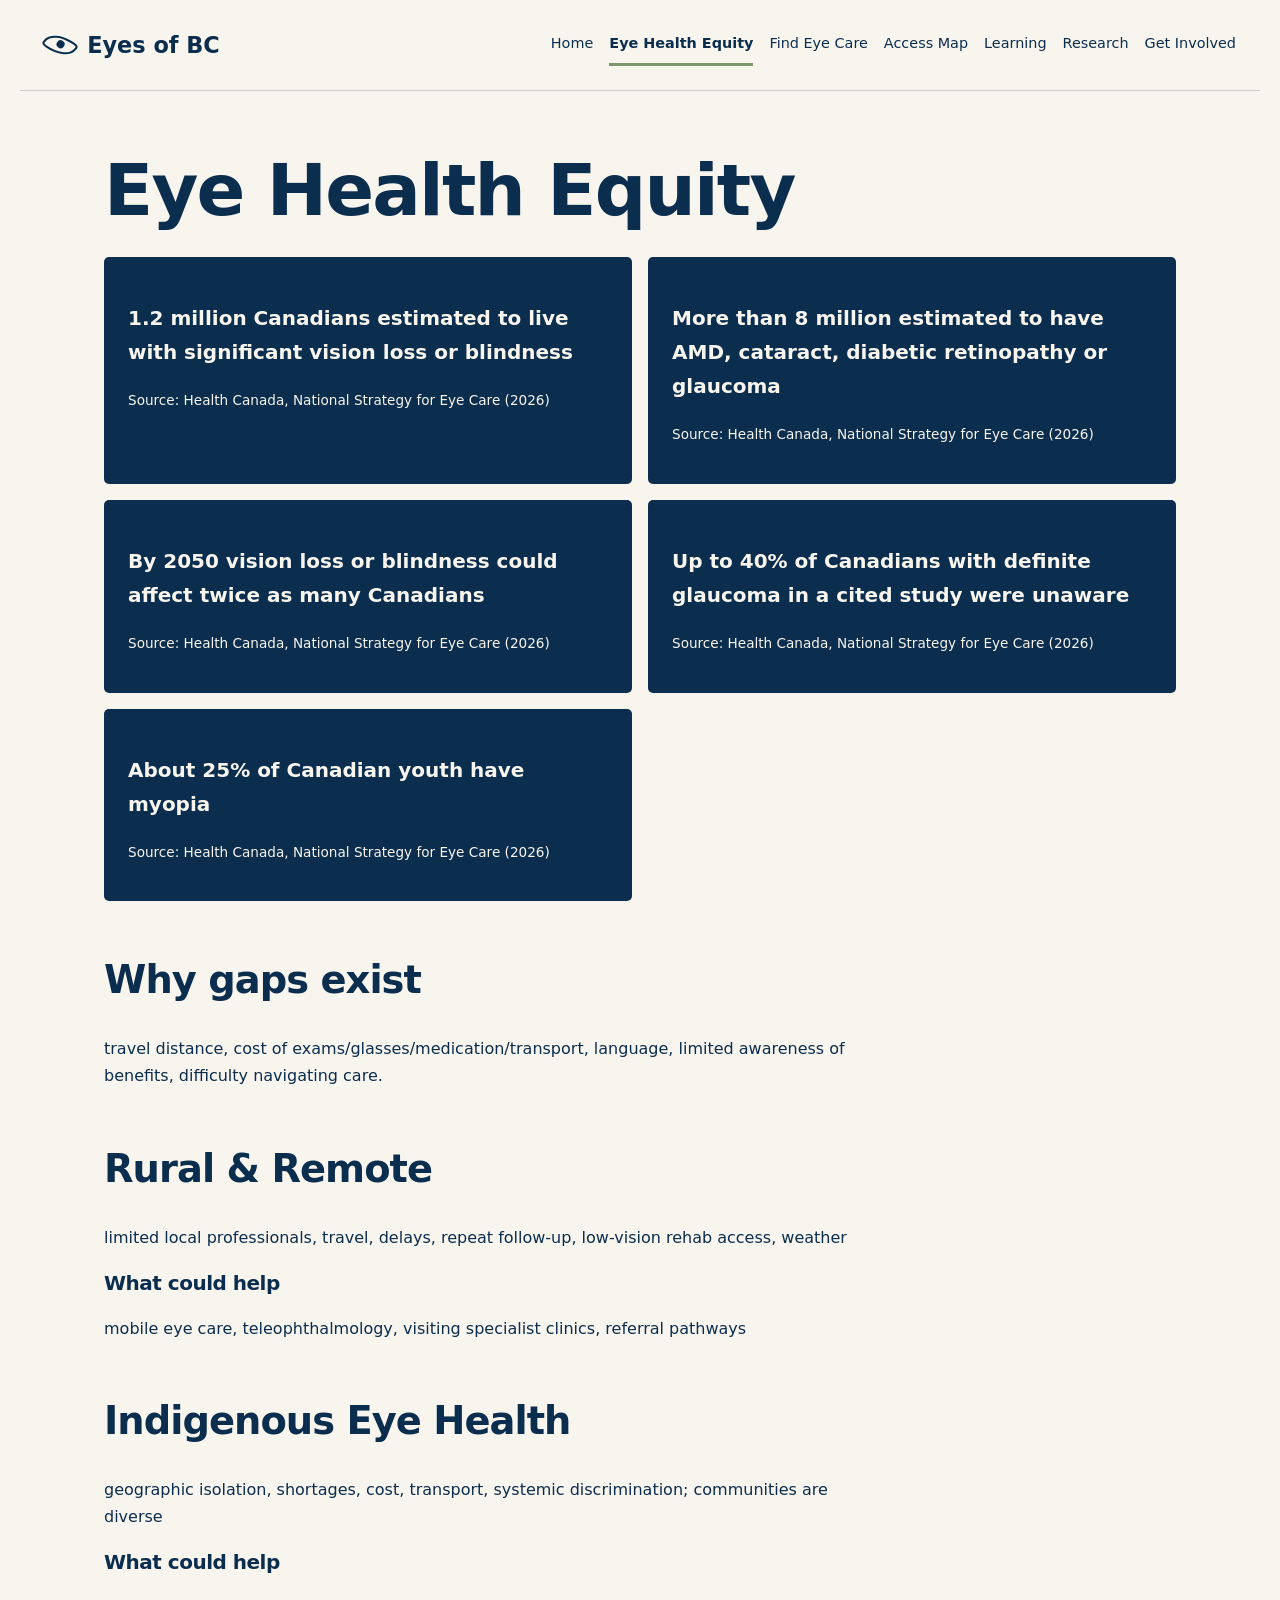
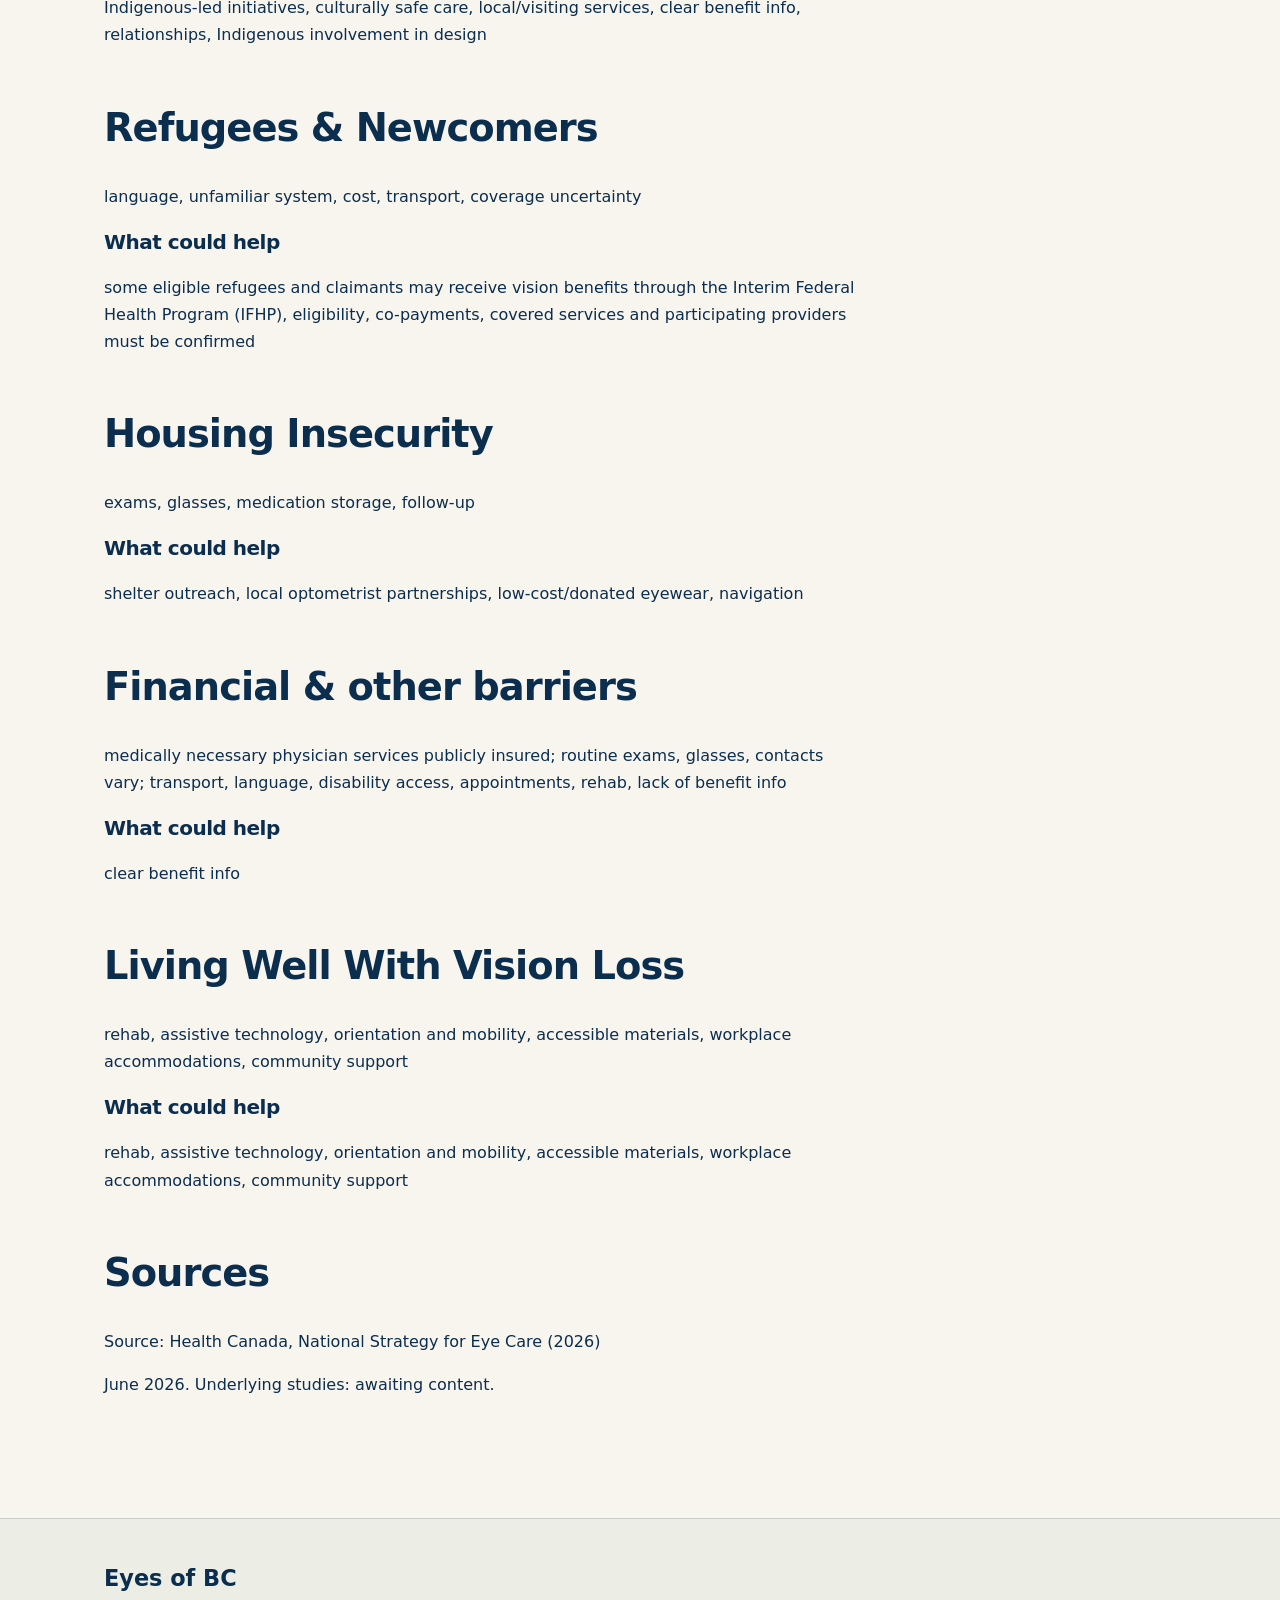
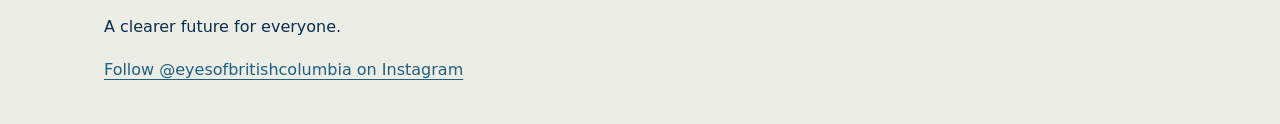
==== eye-health-equity.html @ f8132792 "Add Eyes of BC static site: home, equity, find eye care, access map, learning, research, get involve" ====
<!doctype html>
<html lang="en"><head><meta charset="utf-8"><meta name="viewport" content="width=device-width, initial-scale=1"><meta name="theme-color" content="#0B2D4E"><title>Eye Health Equity | Eyes of BC</title><link rel="stylesheet" href="css/style.css"><script src="js/main.js" defer></script></head>
<body><a class="skip" href="#main">Skip to content</a><header><a class="brand" href="index.html" aria-label="Eyes of BC home"><span class="eye" aria-hidden="true"></span>Eyes of BC</a><nav aria-label="Main navigation"><a href="index.html">Home</a><a href="eye-health-equity.html" aria-current="page">Eye Health Equity</a><a href="find-eye-care.html">Find Eye Care</a><a href="map.html">Access Map</a><a href="learning.html">Learning</a><a href="research.html">Research</a><a href="get-involved.html">Get Involved</a></nav></header><main id="main"><h1>Eye Health Equity</h1><div class="facts"><article><p>1.2 million Canadians estimated to live with significant vision loss or blindness</p><p class="source">Source: Health Canada, National Strategy for Eye Care (2026)</p></article><article><p>More than 8 million estimated to have AMD, cataract, diabetic retinopathy or glaucoma</p><p class="source">Source: Health Canada, National Strategy for Eye Care (2026)</p></article><article><p>By 2050 vision loss or blindness could affect twice as many Canadians</p><p class="source">Source: Health Canada, National Strategy for Eye Care (2026)</p></article><article><p>Up to 40% of Canadians with definite glaucoma in a cited study were unaware</p><p class="source">Source: Health Canada, National Strategy for Eye Care (2026)</p></article><article><p>About 25% of Canadian youth have myopia</p><p class="source">Source: Health Canada, National Strategy for Eye Care (2026)</p></article></div><section><h2>Why gaps exist</h2><p>travel distance, cost of exams/glasses/medication/transport, language, limited awareness of benefits, difficulty navigating care.</p></section><section><h2>Rural &amp; Remote</h2><p>limited local professionals, travel, delays, repeat follow-up, low-vision rehab access, weather</p><h3>What could help</h3><p>mobile eye care, teleophthalmology, visiting specialist clinics, referral pathways</p></section><section><h2>Indigenous Eye Health</h2><p>geographic isolation, shortages, cost, transport, systemic discrimination; communities are diverse</p><h3>What could help</h3><p>Indigenous-led initiatives, culturally safe care, local/visiting services, clear benefit info, relationships, Indigenous involvement in design</p></section><section><h2>Refugees &amp; Newcomers</h2><p>language, unfamiliar system, cost, transport, coverage uncertainty</p><h3>What could help</h3><p>some eligible refugees and claimants may receive vision benefits through the Interim Federal Health Program (IFHP), eligibility, co-payments, covered services and participating providers must be confirmed</p></section><section><h2>Housing Insecurity</h2><p>exams, glasses, medication storage, follow-up</p><h3>What could help</h3><p>shelter outreach, local optometrist partnerships, low-cost/donated eyewear, navigation</p></section><section><h2>Financial &amp; other barriers</h2><p>medically necessary physician services publicly insured; routine exams, glasses, contacts vary; transport, language, disability access, appointments, rehab, lack of benefit info</p><h3>What could help</h3><p>clear benefit info</p></section><section><h2>Living Well With Vision Loss</h2><p>rehab, assistive technology, orientation and mobility, accessible materials, workplace accommodations, community support</p><h3>What could help</h3><p>rehab, assistive technology, orientation and mobility, accessible materials, workplace accommodations, community support</p></section><section><h2>Sources</h2><p>Source: Health Canada, National Strategy for Eye Care (2026)</p><p>June 2026. Underlying studies: awaiting content.</p></section></main><footer><a class="brand" href="index.html">Eyes of BC</a><p>A clearer future for everyone.</p><a href="https://www.instagram.com/eyesofbritishcolumbia/">Follow @eyesofbritishcolumbia on Instagram</a></footer></body></html>
---- css/style.css ----
:root{--navy:#0b2d4e;--blue:#2f739a;--sage:#7d996b;--ivory:#f8f5ee;--gold:#ddaa4c}*{box-sizing:border-box}html{scroll-behavior:smooth;scroll-padding-top:1rem}body{margin:0;background:var(--ivory);color:var(--navy);font:1rem/1.7 system-ui,sans-serif}a{color:#205e81;text-underline-offset:.22em}a:hover{text-decoration-thickness:2px}a,button,input,select,textarea{-webkit-tap-highlight-color:transparent}:focus-visible{outline:3px solid var(--navy);outline-offset:5px}header{max-width:1240px;margin:auto;padding:1.5rem;display:flex;align-items:center;justify-content:space-between;gap:1.5rem;flex-wrap:wrap;border-bottom:1px solid #c8cec9}.brand{display:inline-flex;align-items:center;gap:.7rem;color:var(--navy);font-weight:750;font-size:1.4rem;text-decoration:none;white-space:nowrap}.eye{width:2rem;height:1.25rem;border:2px solid var(--navy);border-radius:80% 15%;transform:rotate(35deg);position:relative}.eye:after{content:'';position:absolute;width:.5rem;height:.5rem;background:var(--navy);border-radius:50%;left:.6rem;top:.2rem}nav{display:flex;flex-wrap:wrap;gap:.4rem 1rem}nav a{padding:.45rem 0;color:var(--navy);font-size:.9rem;text-decoration:none}nav a[aria-current]{font-weight:750;border-bottom:3px solid var(--sage)}main{max-width:1120px;margin:auto;padding:2rem 1.5rem 4rem}h1,h2,h3{line-height:1.2;letter-spacing:-.025em}h1{font-size:clamp(2.4rem,6vw,4.5rem);max-width:900px;margin:1.5rem 0}h2{font-size:clamp(1.7rem,4vw,2.4rem);margin-top:0}h3{font-size:1.25rem}p{max-width:75ch}section{margin:3.5rem 0}.hero{position:relative;overflow:hidden;margin:0 0 4rem;padding:1rem 0 3.5rem;border-bottom:2px solid var(--sage)}.hero h1{max-width:760px}.hero>p{max-width:670px}.eyebrow{text-transform:uppercase;letter-spacing:.15em;font-size:.8rem;font-weight:700}.tagline{font-size:1.3rem}.actions{display:flex;gap:1rem;flex-wrap:wrap;margin-top:2rem}.button,button{display:inline-block;border:2px solid var(--blue);border-radius:5px;padding:.7rem 1.1rem;background:var(--blue);color:white;font:inherit;font-weight:650;text-decoration:none;cursor:pointer}.button.secondary{color:var(--navy);background:transparent;border-color:var(--navy)}.horizon{position:absolute;right:-6rem;bottom:-7rem;width:20rem;height:12rem;border:2rem solid #7d996b25;border-radius:50%;pointer-events:none;z-index:-1}.cards{display:grid;gap:1.25rem;margin:1.25rem 0}.card{border:1px solid #c8cec9;border-top:4px solid var(--sage);padding:1.5rem;border-radius:5px;background:#fffdf8}.card h3{margin:0 0 .8rem}.card p{margin:0}.reach{display:grid;gap:.75rem}.reach p{margin:0;padding:1rem;border-left:4px solid var(--gold);background:#edeedF}.facts{display:grid;gap:1rem}.facts article{padding:1.5rem;background:var(--navy);color:var(--ivory);border-radius:5px}.facts article>p:first-child{font-size:1.25rem;font-weight:600}.source{font-size:.85rem}.filters{display:grid;gap:1rem;margin-bottom:1.5rem}label{display:grid;gap:.3rem;font-weight:650}input,select,textarea{width:100%;min-width:0;background:white;border:1px solid #667581;border-radius:4px;color:var(--navy);font:inherit;padding:.6rem}form{display:grid;gap:1.1rem;max-width:650px;margin-bottom:1.5rem}form button{justify-self:start}#map{height:440px;background:#e1e7df;border:1px solid #667581;border-radius:5px;z-index:0}.map-panel{margin-top:2rem}.review{font-size:.9rem}#listings{display:grid;gap:1rem}#listings article{padding:1.25rem;border:1px solid #c8cec9;border-radius:5px}#listings article.selected{border:3px solid var(--blue)}#listings h3{margin-top:0}#listings button{margin:.4rem .6rem .4rem 0}.leaflet-container{font-family:inherit}.leaflet-container a{color:#205e81}.leaflet-control-attribution{color:var(--navy)}li{margin-bottom:.75rem}footer{border-top:1px solid #c8cec9;padding:2.5rem max(1.5rem,calc((100vw - 1072px)/2));background:#eceee5}.skip{position:absolute;left:1rem;top:-5rem;z-index:10000;background:white;padding:.7rem}.skip:focus{top:1rem}[hidden]{display:none!important}@media(min-width:700px){.cards{grid-template-columns:repeat(2,minmax(0,1fr))}.reach{grid-template-columns:repeat(3,minmax(0,1fr))}.filters{grid-template-columns:repeat(4,minmax(0,1fr))}.facts{grid-template-columns:repeat(2,minmax(0,1fr))}}@media(prefers-reduced-motion:reduce){html{scroll-behavior:auto}}
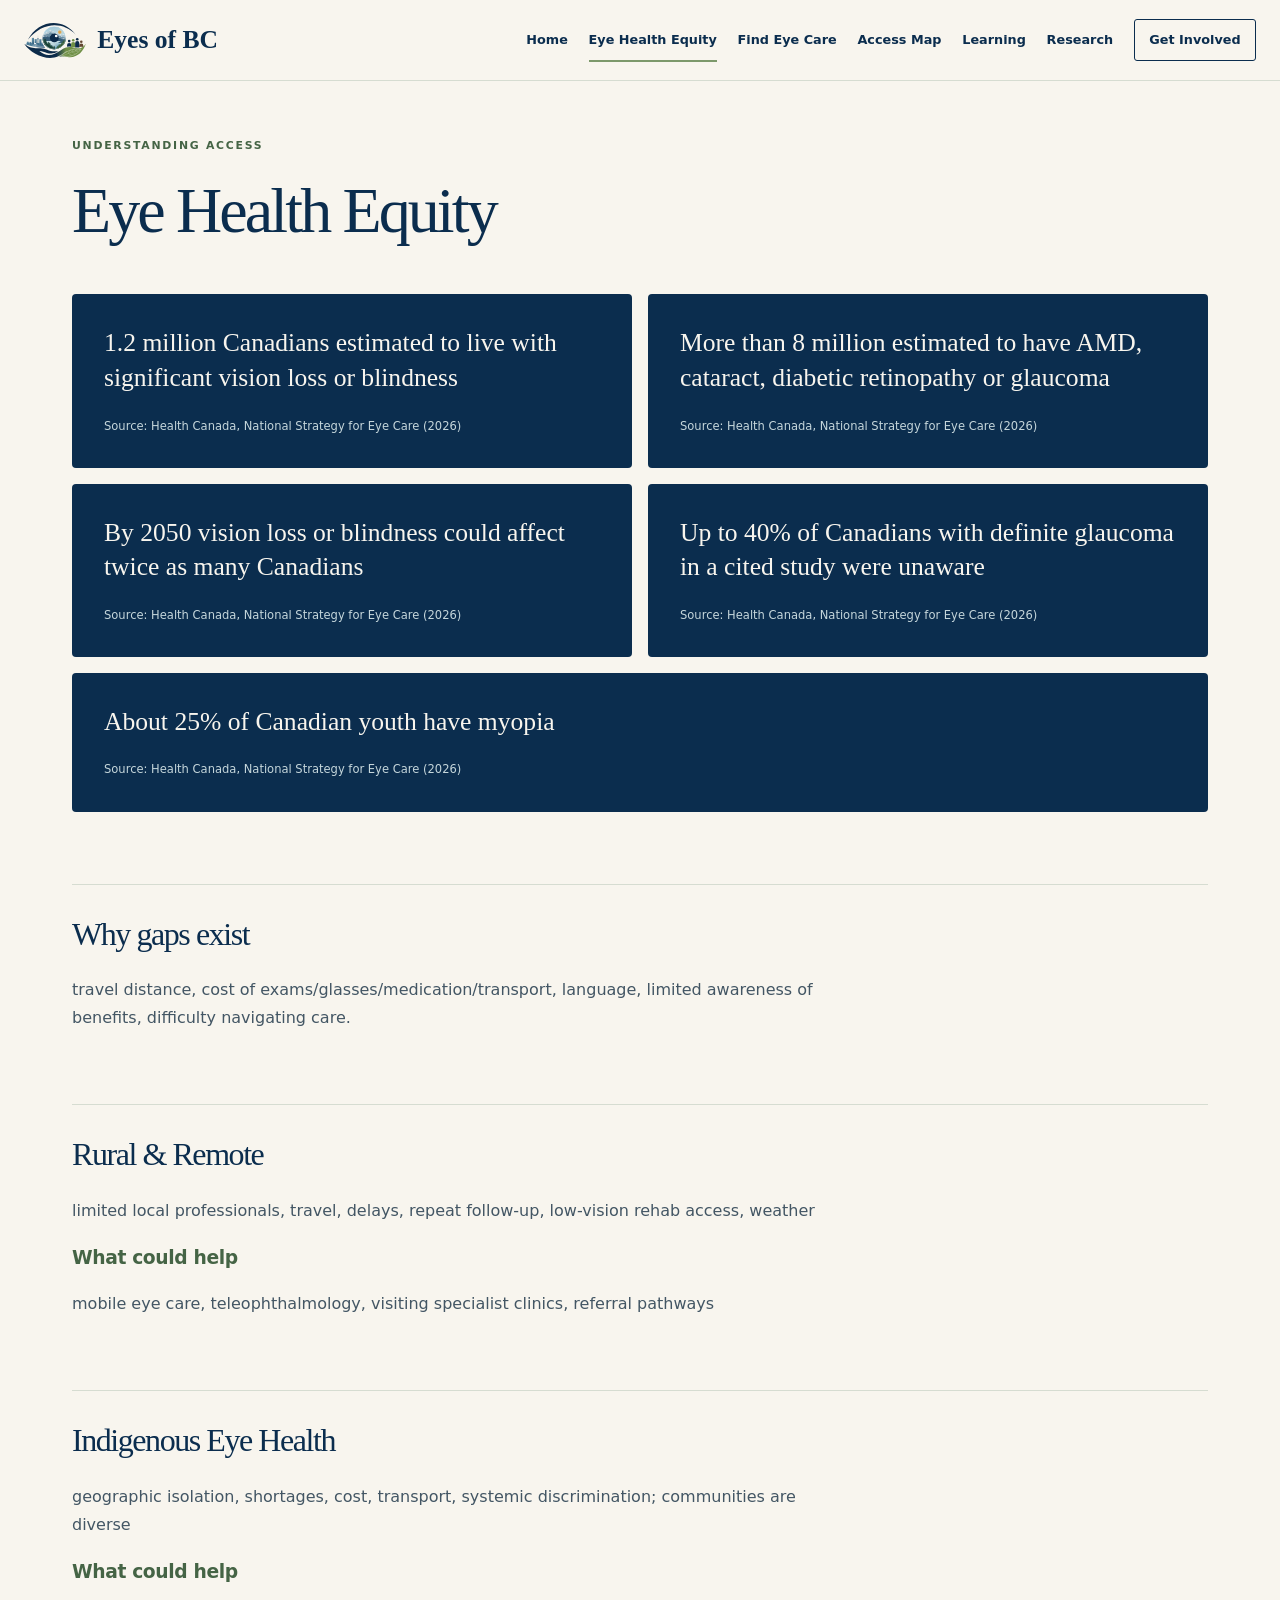
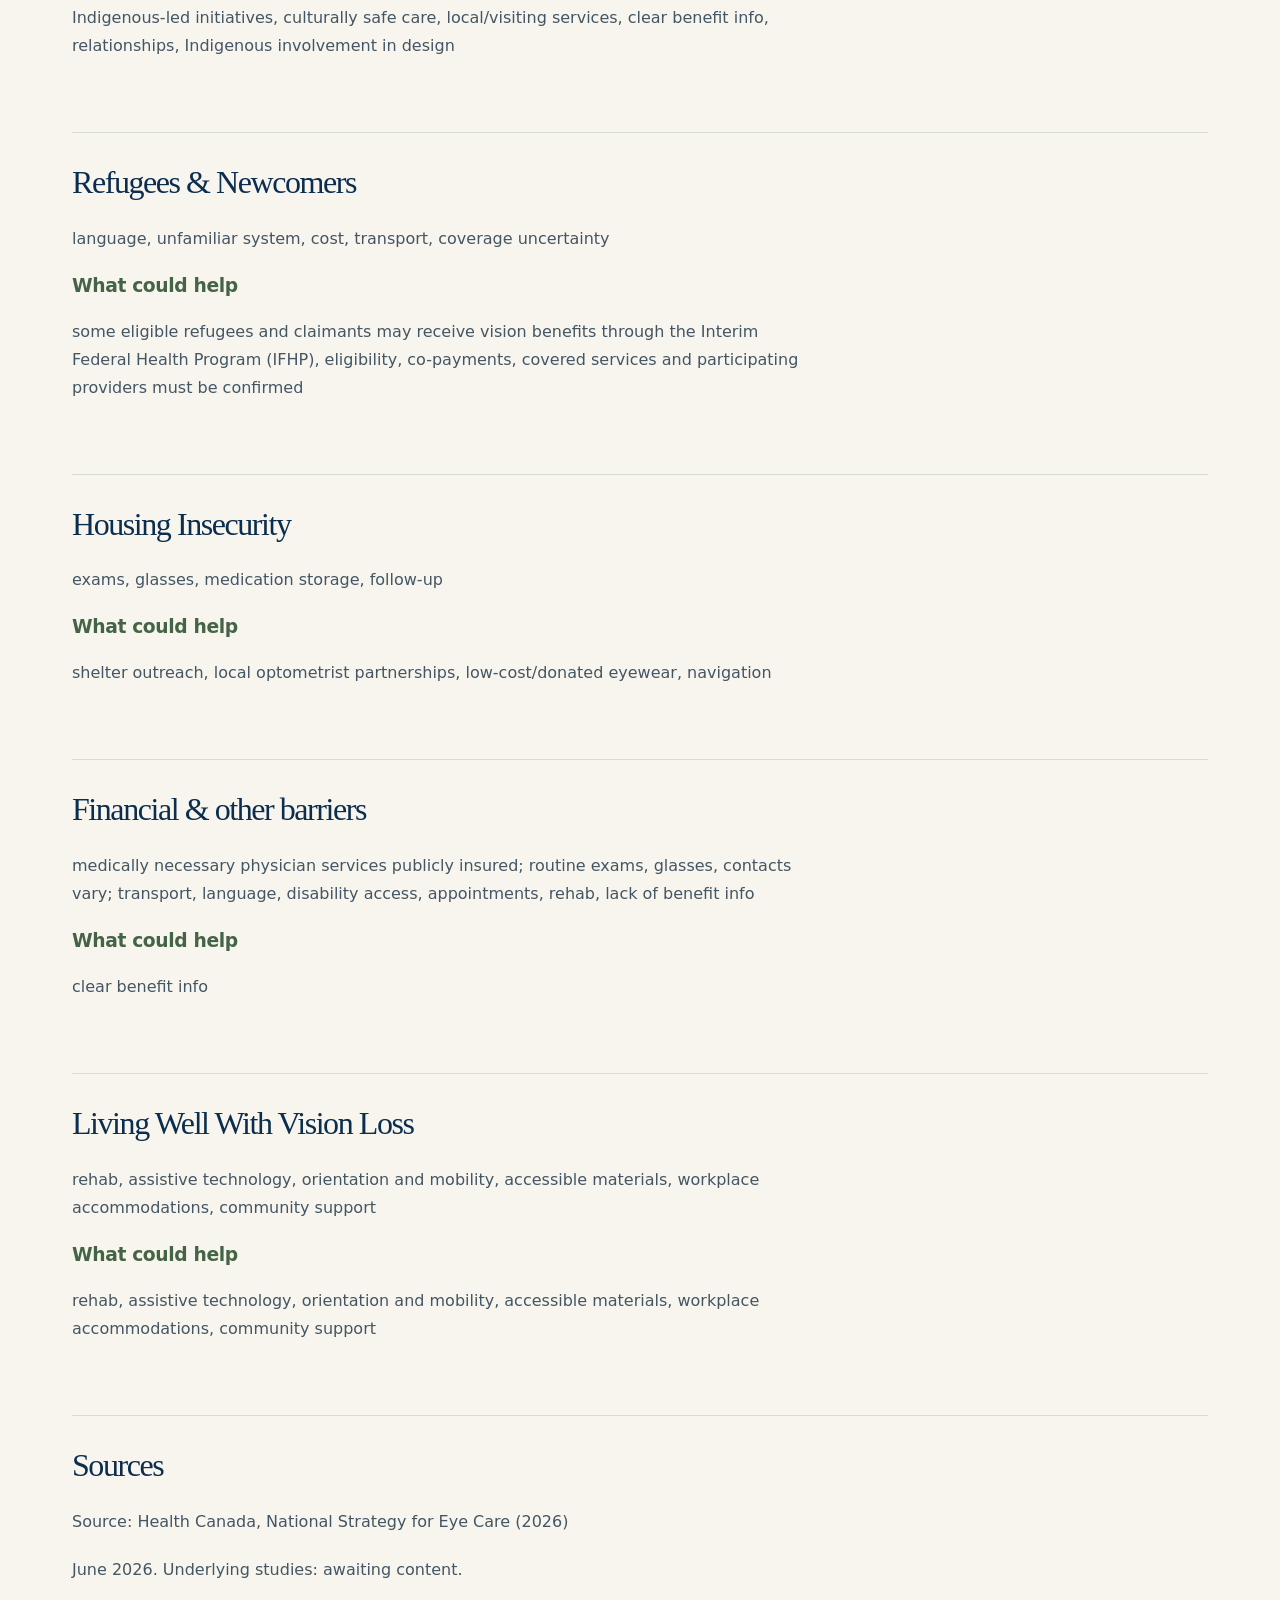
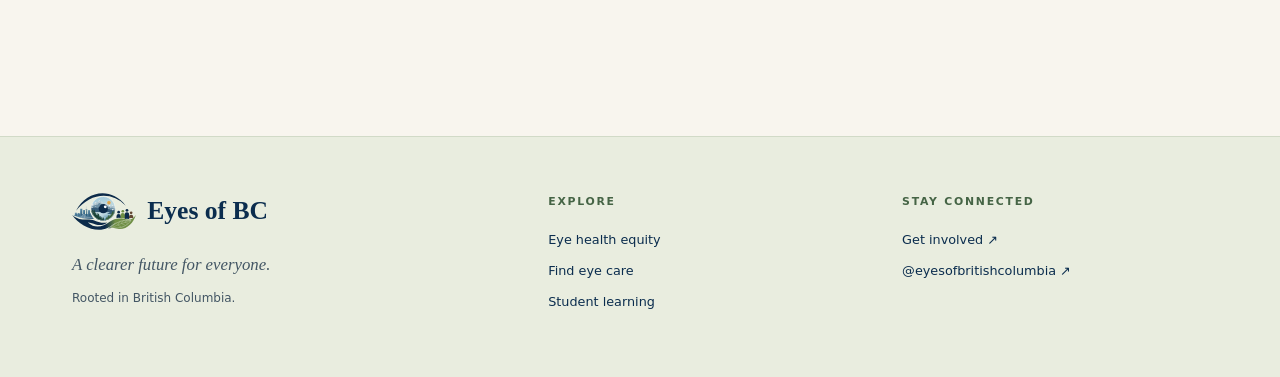
==== commit 2fcd4e86: "Polish Eyes of BC prototype and responsive navigation" ====
--- a/eye-health-equity.html
+++ b/eye-health-equity.html
@@ -1,3 +1,3 @@
 <!doctype html>
-<html lang="en"><head><meta charset="utf-8"><meta name="viewport" content="width=device-width, initial-scale=1"><meta name="theme-color" content="#0B2D4E"><title>Eye Health Equity | Eyes of BC</title><link rel="stylesheet" href="css/style.css"><script src="js/main.js" defer></script></head>
-<body><a class="skip" href="#main">Skip to content</a><header><a class="brand" href="index.html" aria-label="Eyes of BC home"><span class="eye" aria-hidden="true"></span>Eyes of BC</a><nav aria-label="Main navigation"><a href="index.html">Home</a><a href="eye-health-equity.html" aria-current="page">Eye Health Equity</a><a href="find-eye-care.html">Find Eye Care</a><a href="map.html">Access Map</a><a href="learning.html">Learning</a><a href="research.html">Research</a><a href="get-involved.html">Get Involved</a></nav></header><main id="main"><h1>Eye Health Equity</h1><div class="facts"><article><p>1.2 million Canadians estimated to live with significant vision loss or blindness</p><p class="source">Source: Health Canada, National Strategy for Eye Care (2026)</p></article><article><p>More than 8 million estimated to have AMD, cataract, diabetic retinopathy or glaucoma</p><p class="source">Source: Health Canada, National Strategy for Eye Care (2026)</p></article><article><p>By 2050 vision loss or blindness could affect twice as many Canadians</p><p class="source">Source: Health Canada, National Strategy for Eye Care (2026)</p></article><article><p>Up to 40% of Canadians with definite glaucoma in a cited study were unaware</p><p class="source">Source: Health Canada, National Strategy for Eye Care (2026)</p></article><article><p>About 25% of Canadian youth have myopia</p><p class="source">Source: Health Canada, National Strategy for Eye Care (2026)</p></article></div><section><h2>Why gaps exist</h2><p>travel distance, cost of exams/glasses/medication/transport, language, limited awareness of benefits, difficulty navigating care.</p></section><section><h2>Rural &amp; Remote</h2><p>limited local professionals, travel, delays, repeat follow-up, low-vision rehab access, weather</p><h3>What could help</h3><p>mobile eye care, teleophthalmology, visiting specialist clinics, referral pathways</p></section><section><h2>Indigenous Eye Health</h2><p>geographic isolation, shortages, cost, transport, systemic discrimination; communities are diverse</p><h3>What could help</h3><p>Indigenous-led initiatives, culturally safe care, local/visiting services, clear benefit info, relationships, Indigenous involvement in design</p></section><section><h2>Refugees &amp; Newcomers</h2><p>language, unfamiliar system, cost, transport, coverage uncertainty</p><h3>What could help</h3><p>some eligible refugees and claimants may receive vision benefits through the Interim Federal Health Program (IFHP), eligibility, co-payments, covered services and participating providers must be confirmed</p></section><section><h2>Housing Insecurity</h2><p>exams, glasses, medication storage, follow-up</p><h3>What could help</h3><p>shelter outreach, local optometrist partnerships, low-cost/donated eyewear, navigation</p></section><section><h2>Financial &amp; other barriers</h2><p>medically necessary physician services publicly insured; routine exams, glasses, contacts vary; transport, language, disability access, appointments, rehab, lack of benefit info</p><h3>What could help</h3><p>clear benefit info</p></section><section><h2>Living Well With Vision Loss</h2><p>rehab, assistive technology, orientation and mobility, accessible materials, workplace accommodations, community support</p><h3>What could help</h3><p>rehab, assistive technology, orientation and mobility, accessible materials, workplace accommodations, community support</p></section><section><h2>Sources</h2><p>Source: Health Canada, National Strategy for Eye Care (2026)</p><p>June 2026. Underlying studies: awaiting content.</p></section></main><footer><a class="brand" href="index.html">Eyes of BC</a><p>A clearer future for everyone.</p><a href="https://www.instagram.com/eyesofbritishcolumbia/">Follow @eyesofbritishcolumbia on Instagram</a></footer></body></html>+<html lang="en"><head><meta charset="utf-8"><script>document.documentElement.classList.add('js')</script><meta name="viewport" content="width=device-width, initial-scale=1"><meta name="description" content="Eyes of BC is a medical student-led community initiative supporting eye-health awareness and access to vision care across British Columbia."><meta name="theme-color" content="#0B2D4E"><title>Eye Health Equity | Eyes of BC</title><link rel="icon" type="image/svg+xml" href="assets/logo-emblem.svg"><link rel="stylesheet" href="css/style.css?v=20261114"><script src="js/main.js?v=20261114" defer></script></head>
+<body><a class="skip" href="#main">Skip to content</a><header><a class="brand" href="index.html" aria-label="Eyes of BC home"><img class="brand-logo" src="assets/logo-emblem.svg" alt="Eyes of BC">Eyes of BC</a><button class="menu-toggle" type="button" aria-expanded="false" aria-controls="main-nav" hidden>Menu <span aria-hidden="true">+</span></button><nav id="main-nav" aria-label="Main navigation"><a href="index.html">Home</a><a href="eye-health-equity.html" aria-current="page">Eye Health Equity</a><a href="find-eye-care.html">Find Eye Care</a><a href="map.html">Access Map</a><a href="learning.html">Learning</a><a href="research.html">Research</a><a href="get-involved.html">Get Involved</a></nav></header><main id="main"><p class="eyebrow">Understanding access</p><h1>Eye Health Equity</h1><div class="facts"><article><p>1.2 million Canadians estimated to live with significant vision loss or blindness</p><p class="source">Source: Health Canada, National Strategy for Eye Care (2026)</p></article><article><p>More than 8 million estimated to have AMD, cataract, diabetic retinopathy or glaucoma</p><p class="source">Source: Health Canada, National Strategy for Eye Care (2026)</p></article><article><p>By 2050 vision loss or blindness could affect twice as many Canadians</p><p class="source">Source: Health Canada, National Strategy for Eye Care (2026)</p></article><article><p>Up to 40% of Canadians with definite glaucoma in a cited study were unaware</p><p class="source">Source: Health Canada, National Strategy for Eye Care (2026)</p></article><article><p>About 25% of Canadian youth have myopia</p><p class="source">Source: Health Canada, National Strategy for Eye Care (2026)</p></article></div><section><h2>Why gaps exist</h2><p>travel distance, cost of exams/glasses/medication/transport, language, limited awareness of benefits, difficulty navigating care.</p></section><section><h2>Rural &amp; Remote</h2><p>limited local professionals, travel, delays, repeat follow-up, low-vision rehab access, weather</p><h3>What could help</h3><p>mobile eye care, teleophthalmology, visiting specialist clinics, referral pathways</p></section><section><h2>Indigenous Eye Health</h2><p>geographic isolation, shortages, cost, transport, systemic discrimination; communities are diverse</p><h3>What could help</h3><p>Indigenous-led initiatives, culturally safe care, local/visiting services, clear benefit info, relationships, Indigenous involvement in design</p></section><section><h2>Refugees &amp; Newcomers</h2><p>language, unfamiliar system, cost, transport, coverage uncertainty</p><h3>What could help</h3><p>some eligible refugees and claimants may receive vision benefits through the Interim Federal Health Program (IFHP), eligibility, co-payments, covered services and participating providers must be confirmed</p></section><section><h2>Housing Insecurity</h2><p>exams, glasses, medication storage, follow-up</p><h3>What could help</h3><p>shelter outreach, local optometrist partnerships, low-cost/donated eyewear, navigation</p></section><section><h2>Financial &amp; other barriers</h2><p>medically necessary physician services publicly insured; routine exams, glasses, contacts vary; transport, language, disability access, appointments, rehab, lack of benefit info</p><h3>What could help</h3><p>clear benefit info</p></section><section><h2>Living Well With Vision Loss</h2><p>rehab, assistive technology, orientation and mobility, accessible materials, workplace accommodations, community support</p><h3>What could help</h3><p>rehab, assistive technology, orientation and mobility, accessible materials, workplace accommodations, community support</p></section><section><h2>Sources</h2><p>Source: Health Canada, National Strategy for Eye Care (2026)</p><p>June 2026. Underlying studies: awaiting content.</p></section></main><footer><div class="footer-intro"><a class="brand" href="index.html"><img src="assets/logo-emblem.svg" width="64" height="37" alt="">Eyes of BC</a><p>A clearer future for everyone.</p><p class="footer-location">Rooted in British Columbia.</p></div><div class="footer-links"><p class="eyebrow">Explore</p><a href="eye-health-equity.html">Eye health equity</a><a href="find-eye-care.html">Find eye care</a><a href="learning.html">Student learning</a></div><div class="footer-links"><p class="eyebrow">Stay connected</p><a href="get-involved.html">Get involved <span aria-hidden="true">↗</span></a><a href="https://www.instagram.com/eyesofbritishcolumbia/">@eyesofbritishcolumbia <span aria-hidden="true">↗</span></a></div></footer></body></html>
--- a/css/style.css
+++ b/css/style.css
@@ -1 +1,233 @@
-:root{--navy:#0b2d4e;--blue:#2f739a;--sage:#7d996b;--ivory:#f8f5ee;--gold:#ddaa4c}*{box-sizing:border-box}html{scroll-behavior:smooth;scroll-padding-top:1rem}body{margin:0;background:var(--ivory);color:var(--navy);font:1rem/1.7 system-ui,sans-serif}a{color:#205e81;text-underline-offset:.22em}a:hover{text-decoration-thickness:2px}a,button,input,select,textarea{-webkit-tap-highlight-color:transparent}:focus-visible{outline:3px solid var(--navy);outline-offset:5px}header{max-width:1240px;margin:auto;padding:1.5rem;display:flex;align-items:center;justify-content:space-between;gap:1.5rem;flex-wrap:wrap;border-bottom:1px solid #c8cec9}.brand{display:inline-flex;align-items:center;gap:.7rem;color:var(--navy);font-weight:750;font-size:1.4rem;text-decoration:none;white-space:nowrap}.eye{width:2rem;height:1.25rem;border:2px solid var(--navy);border-radius:80% 15%;transform:rotate(35deg);position:relative}.eye:after{content:'';position:absolute;width:.5rem;height:.5rem;background:var(--navy);border-radius:50%;left:.6rem;top:.2rem}nav{display:flex;flex-wrap:wrap;gap:.4rem 1rem}nav a{padding:.45rem 0;color:var(--navy);font-size:.9rem;text-decoration:none}nav a[aria-current]{font-weight:750;border-bottom:3px solid var(--sage)}main{max-width:1120px;margin:auto;padding:2rem 1.5rem 4rem}h1,h2,h3{line-height:1.2;letter-spacing:-.025em}h1{font-size:clamp(2.4rem,6vw,4.5rem);max-width:900px;margin:1.5rem 0}h2{font-size:clamp(1.7rem,4vw,2.4rem);margin-top:0}h3{font-size:1.25rem}p{max-width:75ch}section{margin:3.5rem 0}.hero{position:relative;overflow:hidden;margin:0 0 4rem;padding:1rem 0 3.5rem;border-bottom:2px solid var(--sage)}.hero h1{max-width:760px}.hero>p{max-width:670px}.eyebrow{text-transform:uppercase;letter-spacing:.15em;font-size:.8rem;font-weight:700}.tagline{font-size:1.3rem}.actions{display:flex;gap:1rem;flex-wrap:wrap;margin-top:2rem}.button,button{display:inline-block;border:2px solid var(--blue);border-radius:5px;padding:.7rem 1.1rem;background:var(--blue);color:white;font:inherit;font-weight:650;text-decoration:none;cursor:pointer}.button.secondary{color:var(--navy);background:transparent;border-color:var(--navy)}.horizon{position:absolute;right:-6rem;bottom:-7rem;width:20rem;height:12rem;border:2rem solid #7d996b25;border-radius:50%;pointer-events:none;z-index:-1}.cards{display:grid;gap:1.25rem;margin:1.25rem 0}.card{border:1px solid #c8cec9;border-top:4px solid var(--sage);padding:1.5rem;border-radius:5px;background:#fffdf8}.card h3{margin:0 0 .8rem}.card p{margin:0}.reach{display:grid;gap:.75rem}.reach p{margin:0;padding:1rem;border-left:4px solid var(--gold);background:#edeedF}.facts{display:grid;gap:1rem}.facts article{padding:1.5rem;background:var(--navy);color:var(--ivory);border-radius:5px}.facts article>p:first-child{font-size:1.25rem;font-weight:600}.source{font-size:.85rem}.filters{display:grid;gap:1rem;margin-bottom:1.5rem}label{display:grid;gap:.3rem;font-weight:650}input,select,textarea{width:100%;min-width:0;background:white;border:1px solid #667581;border-radius:4px;color:var(--navy);font:inherit;padding:.6rem}form{display:grid;gap:1.1rem;max-width:650px;margin-bottom:1.5rem}form button{justify-self:start}#map{height:440px;background:#e1e7df;border:1px solid #667581;border-radius:5px;z-index:0}.map-panel{margin-top:2rem}.review{font-size:.9rem}#listings{display:grid;gap:1rem}#listings article{padding:1.25rem;border:1px solid #c8cec9;border-radius:5px}#listings article.selected{border:3px solid var(--blue)}#listings h3{margin-top:0}#listings button{margin:.4rem .6rem .4rem 0}.leaflet-container{font-family:inherit}.leaflet-container a{color:#205e81}.leaflet-control-attribution{color:var(--navy)}li{margin-bottom:.75rem}footer{border-top:1px solid #c8cec9;padding:2.5rem max(1.5rem,calc((100vw - 1072px)/2));background:#eceee5}.skip{position:absolute;left:1rem;top:-5rem;z-index:10000;background:white;padding:.7rem}.skip:focus{top:1rem}[hidden]{display:none!important}@media(min-width:700px){.cards{grid-template-columns:repeat(2,minmax(0,1fr))}.reach{grid-template-columns:repeat(3,minmax(0,1fr))}.filters{grid-template-columns:repeat(4,minmax(0,1fr))}.facts{grid-template-columns:repeat(2,minmax(0,1fr))}}@media(prefers-reduced-motion:reduce){html{scroll-behavior:auto}}
+:root {
+  --navy: #0b2d4e;
+  --blue: #2f739a;
+  --sage: #7d996b;
+  --ivory: #f8f5ee;
+  --gold: #ddaa4c;
+  --ink: #435664;
+  --line: #d6dcd1;
+  --green: #456445;
+}
+* { box-sizing: border-box; }
+html { scroll-behavior: smooth; scroll-padding-top: 7rem; }
+body { margin: 0; background: var(--ivory); color: var(--navy); font: 1rem/1.75 system-ui, -apple-system, sans-serif; -webkit-font-smoothing: antialiased; }
+a { color: var(--blue); text-underline-offset: .25em; }
+a:hover { text-decoration-thickness: 2px; }
+button, input, select, textarea { font: inherit; }
+a, button, input, select, textarea { -webkit-tap-highlight-color: transparent; }
+:focus-visible { outline: 3px solid var(--blue); outline-offset: 5px; }
+[hidden] { display: none !important; }
+header { position: sticky; top: 0; z-index: 50; display: flex; align-items: center; justify-content: space-between; gap: 1.5rem; padding: 1.2rem max(1.5rem, calc((100% - 1240px) / 2)); background: var(--ivory); border-bottom: 1px solid var(--line); transition: box-shadow .2s; }
+header.is-scrolled { box-shadow: 0 6px 24px #0b2d4e0a; }
+.brand { display: inline-flex; align-items: center; gap: .7rem; color: var(--navy); font: 600 1.6rem/1.2 Georgia, serif; text-decoration: none; white-space: nowrap; }
+.brand-logo { display: block; width: 62px; height: auto; }
+nav { display: flex; align-items: center; gap: 1.3rem; }
+nav a { padding: .55rem 0; font-size: .8rem; font-weight: 550; color: var(--navy); text-decoration: none; white-space: nowrap; }
+nav a[aria-current] { box-shadow: 0 2px var(--sage); }
+nav a:last-child { border: 1px solid var(--navy); border-radius: 3px; padding: .55rem .9rem; }
+nav a:hover { color: var(--green); }
+.menu-toggle { display: none; }
+main { max-width: 1200px; margin: auto; padding: 3.5rem 2rem 5rem; }
+h1, h2 { font-family: Georgia, 'Times New Roman', serif; font-weight: 400; line-height: 1.12; letter-spacing: -.045em; text-wrap: balance; }
+h1 { max-width: 900px; margin: 1.2rem 0 1.5rem; font-size: clamp(2.6rem, 5vw, 4.5rem); }
+h2 { margin: 0 0 1.5rem; font-size: clamp(2rem, 3.5vw, 3rem); }
+h3 { font-size: 1.17rem; line-height: 1.4; font-weight: 650; letter-spacing: -.02em; }
+p { max-width: 73ch; margin: 0 0 1.25rem; color: var(--ink); }
+section { margin: 4.5rem 0; }
+main > h1 + p { font-size: 1.15rem; max-width: 65ch; }
+.eyebrow { font-size: .68rem; font-weight: 700; letter-spacing: .16em; line-height: 1.6; text-transform: uppercase; color: var(--green); margin: 0 0 1.25rem; }
+.hero { display: grid; grid-template-columns: 1.15fr 1fr; align-items: center; gap: 3rem; margin: 0; padding: 1rem 0 4rem; }
+.hero h1 { font-size: clamp(3.3rem, 5.7vw, 5.2rem); margin: 1.5rem 0; }
+.hero h1 em { font-weight: 400; color: var(--green); }
+.hero .eyebrow { display: flex; align-items: center; gap: .6rem; }
+.status-dot { width: 7px; height: 7px; border-radius: 50%; background: var(--sage); }
+.tagline { font-size: .93rem; font-weight: 600; color: var(--navy); }
+.hero-description { max-width: 48ch; font-size: 1rem; }
+.actions { display: flex; align-items: center; gap: 1.3rem; flex-wrap: wrap; margin-top: 2rem; }
+.button, button { display: inline-flex; justify-content: center; align-items: center; gap: 1.25rem; padding: .8rem 1.15rem; border: 1px solid var(--blue); border-radius: 3px; background: var(--blue); color: white; font-size: .84rem; font-weight: 600; text-decoration: none; cursor: pointer; }
+.button:hover, button:hover { background: #235d7e; border-color: #235d7e; }
+.button.secondary { background: transparent; color: var(--navy); border-color: var(--navy); }
+.text-link { color: var(--navy); font-size: .82rem; font-weight: 600; text-decoration: none; padding: .8rem 0; border-bottom: 1px solid var(--sage); }
+.text-link span { margin-left: .5rem; }
+.hero-art { position: relative; padding: 1.5rem 1.2rem 1.2rem; min-width: 0; }
+.art-window { position: relative; display: flex; flex-direction: column; justify-content: center; align-items: center; min-height: 440px; padding: 3.2rem 1.8rem 1.7rem; border: 1px solid #c5d0be; border-radius: 48% 48% 6px 6px; background: radial-gradient(ellipse at 50% 25%, #f1f3e6, #e4eadc); }
+.art-window > .eyebrow { font-size: .59rem; text-align: center; margin-bottom: 2.5rem; }
+.hero-emblem { display: block; width: 100%; max-width: 350px; height: auto; }
+.hero-wordmark { display: block; width: 80%; height: auto; margin: 1.2rem 0 1.6rem; }
+.art-caption { border-top: 1px solid #bfcbb7; padding-top: 1rem; width: 100%; text-align: center; color: var(--green); font: italic .88rem/1.5 Georgia, serif; }
+.art-caption span { float: left; font-style: normal; font-size: 2.2rem; margin-left: .4rem; color: var(--sage); }
+.art-orbit { position: absolute; inset: .4rem 0 0; border: 1px solid #d7ddcb; border-radius: 49% 49% 8px 8px; transform: rotate(5deg); }
+.art-label { position: absolute; right: -.7rem; top: 50%; writing-mode: vertical-rl; color: var(--green); font-size: .58rem; letter-spacing: .22em; }
+.pathways { display: grid; grid-template-columns: repeat(3, minmax(0, 1fr)); border-block: 1px solid var(--line); }
+.pathways > a { display: flex; align-items: center; gap: .9rem; padding: 1.5rem 1.2rem; text-decoration: none; color: var(--navy); }
+.pathways > a + a { border-left: 1px solid var(--line); }
+.pathways > a:hover { background: #e9eddf; }
+.pathways > a > span:last-child { margin-left: auto; }
+.path-icon { color: var(--green); font-size: 1.6rem; font-weight: 400; }
+.pathways strong { display: block; font-size: .86rem; font-weight: 600; }
+.pathways small { display: block; font-size: .71rem; color: var(--ink); margin-top: .15rem; }
+.about-section { display: grid; grid-template-columns: 1fr 1.65fr; gap: 4rem; padding-block: 1rem; }
+.about-section h2 { max-width: 6ch; }
+.about-section > p { font-size: 1.08rem; margin: 0; }
+.cards { display: grid; grid-template-columns: repeat(2, minmax(0, 1fr)); gap: 1.25rem; margin-top: 1.75rem; }
+.card { min-width: 0; padding: 2rem; border: 1px solid var(--line); border-radius: 4px; background: #fffdf8; transition: box-shadow .2s, border-color .2s; }
+.card h3 { margin: 0 0 .9rem; }
+.card p { font-size: .92rem; margin: 0; }
+.card:hover, .card:focus-within { border-color: #9eaf93; box-shadow: 0 8px 24px #0b2d4e06; }
+.values-section { padding: 3rem; background: #edf0e6; border-radius: 4px; }
+.values-section .cards:first-of-type { gap: 2rem; }
+.values-section .cards:first-of-type .card { border: 0; padding: 1rem 0 1.5rem; background: transparent; box-shadow: none; }
+.values-section .cards:first-of-type h3 { color: var(--green); font: 400 1.65rem Georgia, serif; }
+.values-section .cards:last-of-type { grid-template-columns: repeat(5, minmax(0, 1fr)); gap: 1.2rem; border-top: 1px solid #cdd6c5; padding-top: 2rem; }
+.values-section .cards:last-of-type .card { padding: 0; border: 0; background: transparent; box-shadow: none; }
+.values-section .cards:last-of-type h3 { font-size: .87rem; }
+.values-section .cards:last-of-type p { font-size: .78rem; }
+.reach { display: flex; flex-wrap: wrap; gap: .75rem; margin-top: 2rem; }
+.reach p { margin: 0; padding: .65rem 1.15rem; border: 1px solid #cbd5c4; border-radius: 30px; color: var(--green); font-size: .83rem; }
+.reach p::before { content: ''; display: inline-block; width: 5px; height: 5px; background: var(--sage); border-radius: 50%; margin: 0 .6rem .1rem 0; }
+#our-work { padding-top: 3.5rem; border-top: 1px solid var(--line); }
+#our-work > p:not(.eyebrow) { max-width: 75ch; }
+#our-work .cards { counter-reset: work; }
+#our-work .card { position: relative; padding: 2.25rem; counter-increment: work; }
+#our-work .card::before { content: '0' counter(work); display: block; font: 400 2.4rem Georgia, serif; color: var(--sage); margin-bottom: 1.8rem; }
+#our-work .card:first-child { grid-row: span 2; display: flex; flex-direction: column; justify-content: flex-end; background: var(--navy); color: white; overflow: hidden; }
+#our-work .card:first-child p { color: #e1e7e8; }
+#our-work .card:first-child h3 { font: 400 2.4rem/1.1 Georgia, serif; max-width: 10ch; }
+#our-work .card:first-child::before { margin-bottom: auto; padding-bottom: 5rem; color: #acc49a; }
+#our-work .card:last-child { grid-column: 1 / -1; background: #ecefe5; display: grid; grid-template-columns: 3rem 1fr 2fr; align-items: center; gap: 1.5rem; }
+#our-work .card:last-child::before, #our-work .card:last-child h3 { margin: 0; }
+.looking-ahead { display: grid; grid-template-columns: 1fr 2fr; gap: 2rem; padding-block: 2rem; border-block: 1px solid var(--line); }
+.looking-ahead h2 { font-size: 2rem; margin: 0; }
+.looking-ahead p { margin: 0; }
+.instagram-grid { display: grid; grid-template-columns: repeat(3, minmax(0, 1fr)); gap: 1.25rem; margin: 2rem 0 1.5rem; }
+.instagram-grid:empty { display: none; }
+.instagram-grid > * { min-width: 0; }
+.hoop-card { background: #eaf0e6; }
+.hoop-card p + p { margin-top: 1rem; font-size: .8rem; }
+.team-section { padding-top: 3rem; border-top: 1px solid var(--line); }
+.team-section .cards { grid-template-columns: repeat(4, minmax(0, 1fr)); gap: 0 2rem; }
+.team-section .card { border: 0; border-bottom: 1px solid var(--line); border-radius: 0; padding: 1.8rem 0; background: transparent; box-shadow: none; }
+.team-section h3 { font-size: .94rem; margin-bottom: .35rem; }
+.team-section .card p { font-size: .76rem; }
+.join-section { display: flex; justify-content: space-between; align-items: center; gap: 2rem; margin: 5rem 0 0; padding: 3rem; background: var(--navy); border-radius: 4px; }
+.join-section h2 { color: var(--ivory); }
+.join-section p { color: #dce5df; margin-bottom: 0; }
+.join-section .eyebrow { color: #b6cda5; margin-bottom: 1rem; }
+.join-section .button { flex-shrink: 0; background: #e8eddf; border-color: #e8eddf; color: var(--navy); }
+.join-section .button:hover { background: white; }
+body:not(.home) main > section { padding-top: 2rem; border-top: 1px solid var(--line); }
+body:not(.home) main > section > h2 { font-size: 2rem; }
+body:not(.home) main > section h3 { color: var(--green); }
+body:not(.home) main > section > ul { padding-left: 1.3rem; }
+body:not(.home) main > section > ul > li { padding: .8rem 0; border-bottom: 1px solid var(--line); }
+li { margin-bottom: .7rem; padding-left: .3rem; }
+li p { font-size: .9rem; margin: .4rem 0; }
+ol { padding-left: 2rem; max-width: 80ch; }
+ol li { padding: .8rem 0 .8rem .7rem; border-bottom: 1px solid var(--line); }
+ol li::marker { color: var(--green); font-family: Georgia, serif; font-size: 1.3rem; }
+.facts { display: grid; grid-template-columns: repeat(2, minmax(0, 1fr)); gap: 1rem; margin-top: 3rem; }
+.facts article { padding: 2rem; border-radius: 4px; background: var(--navy); }
+.facts article > p:first-child { color: var(--ivory); font: 400 1.6rem/1.35 Georgia, serif; }
+.facts article:last-child { grid-column: 1 / -1; }
+.facts .source { color: #c5d6db; font-size: .72rem; margin-bottom: 0; }
+.filters { display: grid; grid-template-columns: 1.4fr repeat(3, 1fr); gap: 1rem; margin: 0 0 1.5rem; }
+label { display: grid; gap: .4rem; font-size: .8rem; font-weight: 650; }
+input, select, textarea { width: 100%; min-width: 0; background: #fffdf8; border: 1px solid #9aa99f; border-radius: 3px; color: var(--navy); padding: .75rem; }
+form { display: grid; gap: 1.1rem; max-width: 650px; margin-bottom: 1.5rem; }
+form button { justify-self: start; }
+#map { height: 480px; background: #e3e9dc; border: 1px solid #bdcab7; border-radius: 4px; z-index: 0; }
+.map-panel { margin-top: 2rem; }
+.review { font-size: .8rem; }
+#map-status { padding: 1rem 1.25rem; background: #eaf0e5; border-radius: 3px; margin-top: 1rem; }
+#listings { display: grid; grid-template-columns: repeat(2, minmax(0, 1fr)); gap: 1rem; }
+#listings article { padding: 1.5rem; border: 1px solid var(--line); border-radius: 4px; }
+#listings article.selected { outline: 2px solid var(--blue); }
+#listings h3 { margin-top: 0; }
+#listings button { margin: .4rem .6rem .4rem 0; }
+.leaflet-container { font-family: inherit; }
+.leaflet-container a { color: #205e81; }
+.leaflet-control-attribution { color: var(--navy); }
+footer { display: grid; grid-template-columns: 1.4fr 1fr 1fr; gap: 3rem; padding: 3.5rem max(2rem, calc((100% - 1136px) / 2)); background: #e9eddf; border-top: 1px solid #d1dac7; }
+.footer-intro > p { font: italic 1.05rem Georgia, serif; margin: 1rem 0; }
+.footer-intro .footer-location { font: .75rem system-ui, sans-serif; }
+.footer-links { display: flex; flex-direction: column; align-items: flex-start; gap: .55rem; }
+.footer-links .eyebrow { margin-bottom: .6rem; }
+.footer-links a { color: var(--navy); font-size: .8rem; text-decoration: none; overflow-wrap: anywhere; }
+.footer-links a:hover { text-decoration: underline; }
+.skip { position: absolute; left: 1rem; top: -5rem; z-index: 10000; padding: .7rem; background: white; }
+.skip:focus { top: 1rem; }
+a, button { transition: background-color .2s, color .2s; }
+@view-transition { navigation: auto; }
+::view-transition-old(root), ::view-transition-new(root) { animation-duration: .18s; }
+.js .reveal { animation: enter .6s ease-out both; animation-delay: var(--d, 0ms); animation-play-state: paused; }
+.js .reveal.is-visible { animation-play-state: running; }
+@keyframes enter { from { opacity: .65; transform: translateY(12px); } to { opacity: 1; transform: none; } }
+@media (max-width: 1099px) {
+  header { flex-wrap: wrap; gap: 1rem; }
+  .js .menu-toggle:not([hidden]) { display: inline-flex; padding: .45rem .75rem; background: transparent; color: var(--navy); border-color: var(--line); }
+  .menu-toggle span { font-size: 1.2rem; line-height: 1; }
+  .menu-toggle[aria-expanded="true"] span { transform: rotate(45deg); }
+  nav { width: 100%; flex-wrap: wrap; gap: .6rem 1.5rem; }
+  .js nav { display: none; }
+  .js nav.is-open { display: flex; }
+  .hero { gap: 1.5rem; }
+  .art-window { min-height: 400px; }
+  .values-section .cards:last-of-type { grid-template-columns: repeat(3, minmax(0, 1fr)); row-gap: 2rem; }
+  .team-section .cards { grid-template-columns: repeat(3, minmax(0, 1fr)); }
+}
+@media (max-width: 760px) {
+  main { padding: 2rem 1.25rem 3rem; }
+  header { padding: 1rem 1.25rem; }
+  .brand { font-size: 1.4rem; }
+  .brand-logo { width: 52px; }
+  nav { align-items: stretch; gap: 0; }
+  nav a { width: 50%; padding: .8rem .5rem; white-space: normal; }
+  nav a[aria-current] { box-shadow: none; color: var(--green); font-weight: 750; text-decoration: underline; }
+  nav a:last-child { border: 0; padding: .8rem .5rem; }
+  .hero { grid-template-columns: 1fr; gap: 2.5rem; padding-top: .5rem; }
+  .hero h1 { font-size: clamp(3.3rem, 10vw, 4.5rem); }
+  .hero-art { max-width: 420px; width: 100%; justify-self: center; }
+  .art-window { min-height: 380px; padding: 2.5rem 2rem 1.5rem; }
+  .art-window > .eyebrow { margin-bottom: 1.5rem; }
+  .pathways { grid-template-columns: 1fr; }
+  .pathways > a { padding: 1.1rem .5rem; }
+  .pathways > a + a { border-left: 0; border-top: 1px solid var(--line); }
+  section { margin: 3.5rem 0; }
+  .about-section { grid-template-columns: 1fr; gap: .5rem; }
+  .about-section h2 { max-width: none; }
+  .about-section > p { font-size: 1rem; }
+  .cards { gap: 1rem; }
+  .card { padding: 1.5rem; }
+  .values-section { padding: 2rem 1.5rem; }
+  .values-section .cards:first-of-type { grid-template-columns: 1fr; gap: .5rem; }
+  .values-section .cards:last-of-type { grid-template-columns: repeat(2, minmax(0, 1fr)); }
+  #our-work .cards { grid-template-columns: 1fr; }
+  #our-work .card { padding: 1.75rem; }
+  #our-work .card:first-child { grid-row: auto; }
+  #our-work .card:first-child::before { padding-bottom: 2rem; }
+  #our-work .card:last-child { display: block; }
+  #our-work .card:last-child h3 { margin-block: 1rem; }
+  .looking-ahead { grid-template-columns: 1fr; gap: 1rem; }
+  .instagram-grid { grid-template-columns: 1fr; }
+  .team-section .cards { grid-template-columns: repeat(2, minmax(0, 1fr)); gap: 0 1.5rem; }
+  .join-section { align-items: flex-start; flex-direction: column; padding: 2rem 1.5rem; }
+  .facts { grid-template-columns: 1fr; }
+  .filters { grid-template-columns: repeat(2, minmax(0, 1fr)); }
+  #listings { grid-template-columns: 1fr; }
+  #map { height: 380px; }
+  footer { grid-template-columns: 1fr 1fr; gap: 2.5rem 1.5rem; padding: 2.5rem 1.25rem; }
+  .footer-intro { grid-column: 1 / -1; }
+}
+@media (max-width: 380px) {
+  .actions { gap: .7rem; }
+  .team-section .cards, .filters { grid-template-columns: 1fr; }
+  .art-window { min-height: 330px; padding-inline: 1rem; }
+}
+@media (prefers-reduced-motion: reduce) {
+  html { scroll-behavior: auto; }
+  *, *::before, *::after { animation: none !important; transition: none !important; }
+}
+.research-details { max-width: 700px; border: 1px solid var(--line); border-radius: 4px; background: #fffdf8; padding: 1.25rem 1.5rem; }
+.research-details summary { cursor: pointer; color: var(--blue); font-weight: 600; }
+.research-details[open] summary { margin-bottom: 1.5rem; }
+.research-details h3 { margin-bottom: .4rem; }
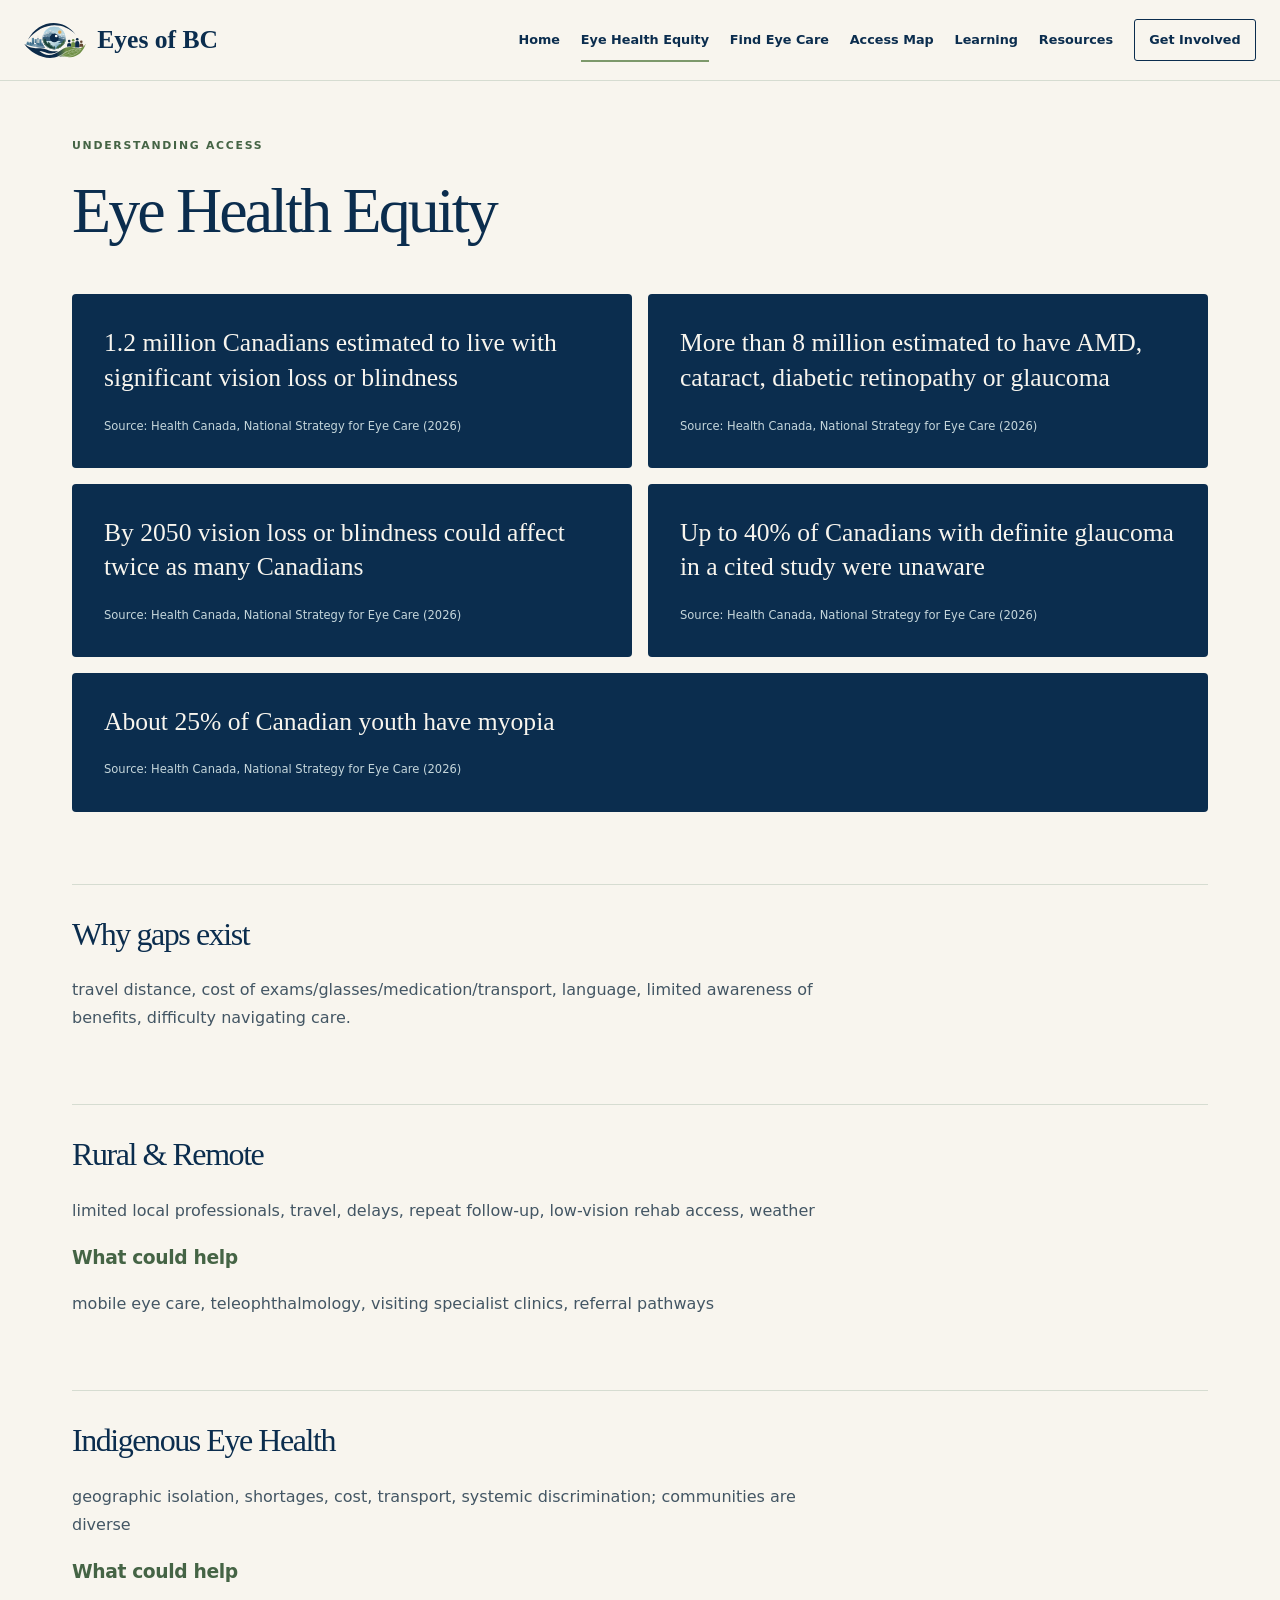
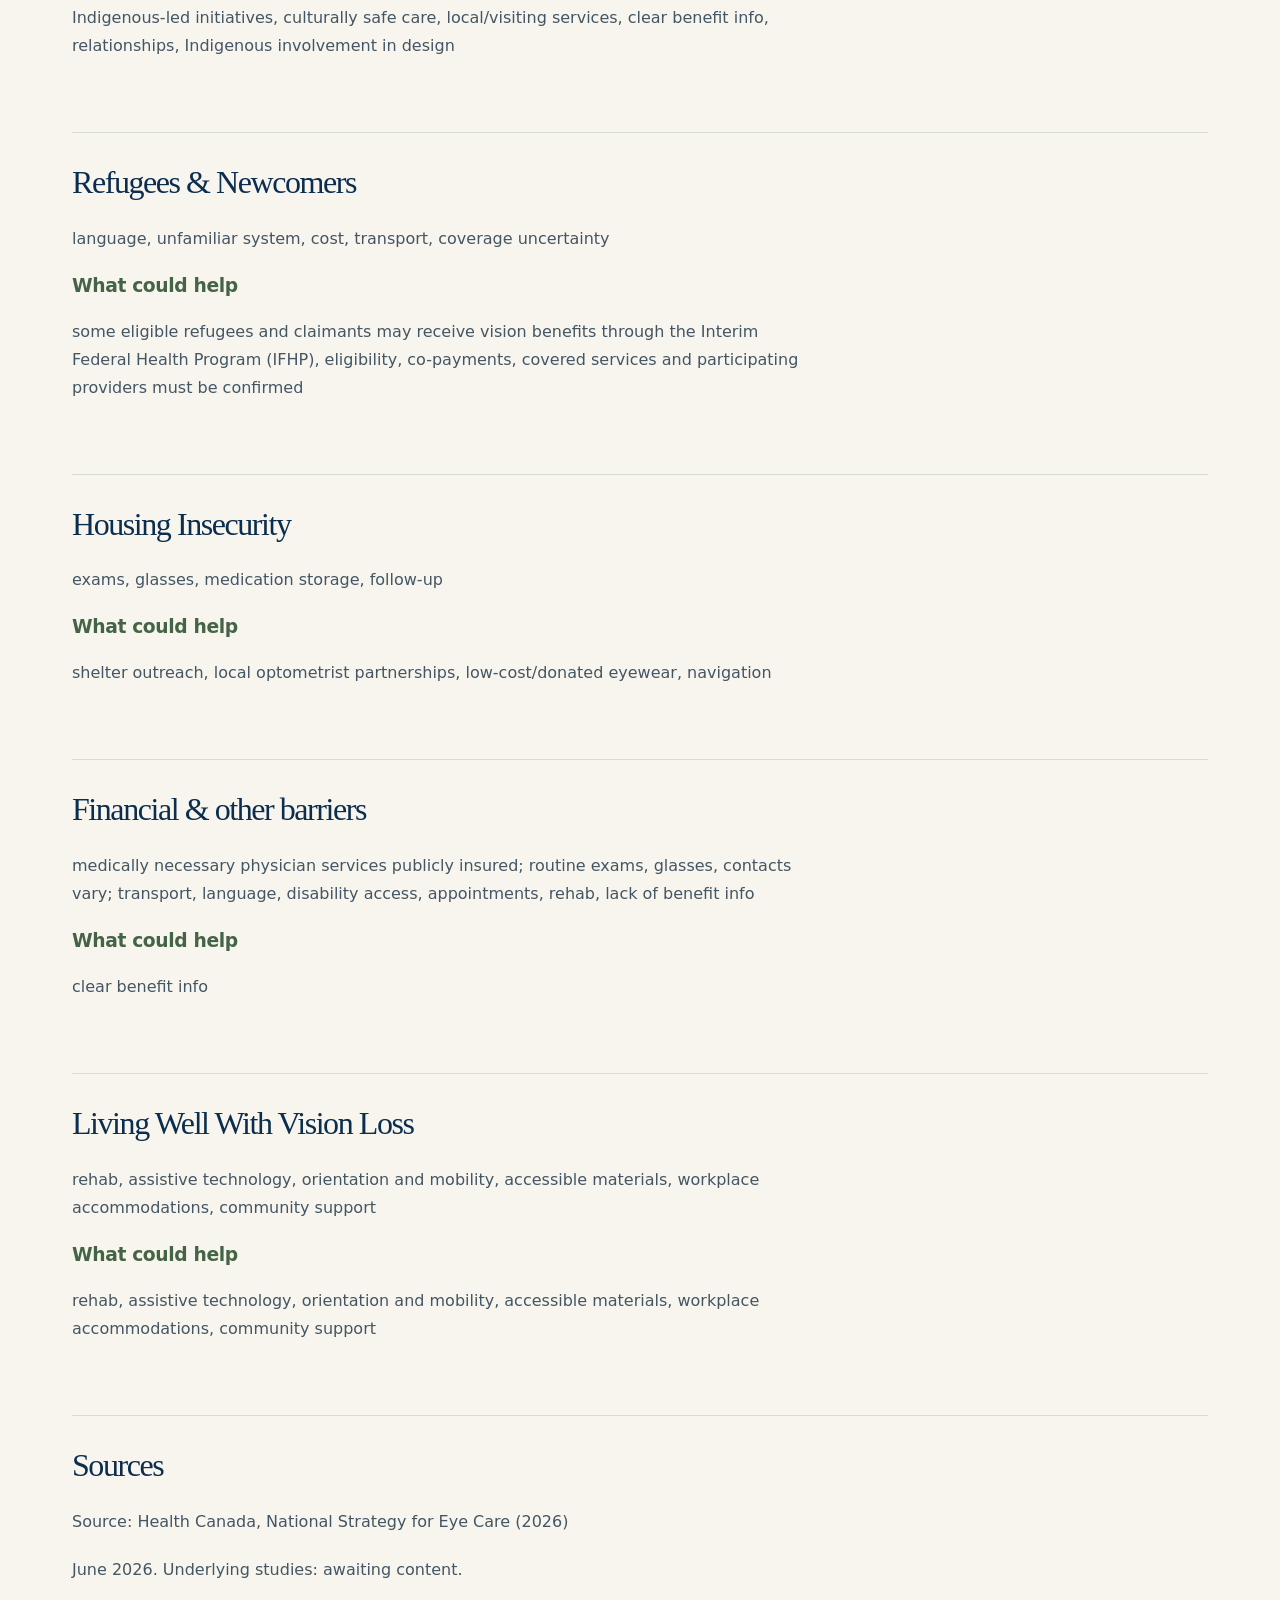
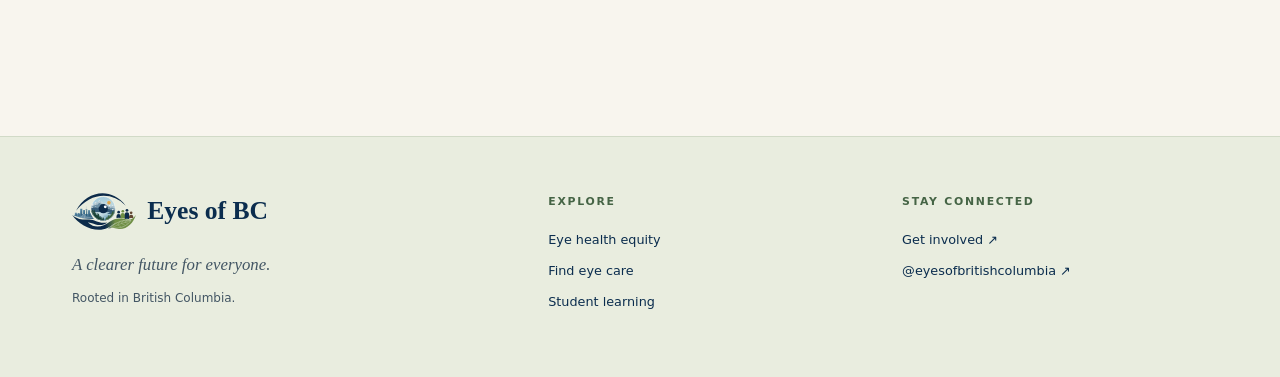
==== commit e40a5e8c: "Rebuild care explorer, learning modules and community panels" ====
--- a/eye-health-equity.html
+++ b/eye-health-equity.html
@@ -1,3 +1,3 @@
 <!doctype html>
-<html lang="en"><head><meta charset="utf-8"><script>document.documentElement.classList.add('js')</script><meta name="viewport" content="width=device-width, initial-scale=1"><meta name="description" content="Eyes of BC is a medical student-led community initiative supporting eye-health awareness and access to vision care across British Columbia."><meta name="theme-color" content="#0B2D4E"><title>Eye Health Equity | Eyes of BC</title><link rel="icon" type="image/svg+xml" href="assets/logo-emblem.svg"><link rel="stylesheet" href="css/style.css?v=20261114"><script src="js/main.js?v=20261114" defer></script></head>
-<body><a class="skip" href="#main">Skip to content</a><header><a class="brand" href="index.html" aria-label="Eyes of BC home"><img class="brand-logo" src="assets/logo-emblem.svg" alt="Eyes of BC">Eyes of BC</a><button class="menu-toggle" type="button" aria-expanded="false" aria-controls="main-nav" hidden>Menu <span aria-hidden="true">+</span></button><nav id="main-nav" aria-label="Main navigation"><a href="index.html">Home</a><a href="eye-health-equity.html" aria-current="page">Eye Health Equity</a><a href="find-eye-care.html">Find Eye Care</a><a href="map.html">Access Map</a><a href="learning.html">Learning</a><a href="research.html">Research</a><a href="get-involved.html">Get Involved</a></nav></header><main id="main"><p class="eyebrow">Understanding access</p><h1>Eye Health Equity</h1><div class="facts"><article><p>1.2 million Canadians estimated to live with significant vision loss or blindness</p><p class="source">Source: Health Canada, National Strategy for Eye Care (2026)</p></article><article><p>More than 8 million estimated to have AMD, cataract, diabetic retinopathy or glaucoma</p><p class="source">Source: Health Canada, National Strategy for Eye Care (2026)</p></article><article><p>By 2050 vision loss or blindness could affect twice as many Canadians</p><p class="source">Source: Health Canada, National Strategy for Eye Care (2026)</p></article><article><p>Up to 40% of Canadians with definite glaucoma in a cited study were unaware</p><p class="source">Source: Health Canada, National Strategy for Eye Care (2026)</p></article><article><p>About 25% of Canadian youth have myopia</p><p class="source">Source: Health Canada, National Strategy for Eye Care (2026)</p></article></div><section><h2>Why gaps exist</h2><p>travel distance, cost of exams/glasses/medication/transport, language, limited awareness of benefits, difficulty navigating care.</p></section><section><h2>Rural &amp; Remote</h2><p>limited local professionals, travel, delays, repeat follow-up, low-vision rehab access, weather</p><h3>What could help</h3><p>mobile eye care, teleophthalmology, visiting specialist clinics, referral pathways</p></section><section><h2>Indigenous Eye Health</h2><p>geographic isolation, shortages, cost, transport, systemic discrimination; communities are diverse</p><h3>What could help</h3><p>Indigenous-led initiatives, culturally safe care, local/visiting services, clear benefit info, relationships, Indigenous involvement in design</p></section><section><h2>Refugees &amp; Newcomers</h2><p>language, unfamiliar system, cost, transport, coverage uncertainty</p><h3>What could help</h3><p>some eligible refugees and claimants may receive vision benefits through the Interim Federal Health Program (IFHP), eligibility, co-payments, covered services and participating providers must be confirmed</p></section><section><h2>Housing Insecurity</h2><p>exams, glasses, medication storage, follow-up</p><h3>What could help</h3><p>shelter outreach, local optometrist partnerships, low-cost/donated eyewear, navigation</p></section><section><h2>Financial &amp; other barriers</h2><p>medically necessary physician services publicly insured; routine exams, glasses, contacts vary; transport, language, disability access, appointments, rehab, lack of benefit info</p><h3>What could help</h3><p>clear benefit info</p></section><section><h2>Living Well With Vision Loss</h2><p>rehab, assistive technology, orientation and mobility, accessible materials, workplace accommodations, community support</p><h3>What could help</h3><p>rehab, assistive technology, orientation and mobility, accessible materials, workplace accommodations, community support</p></section><section><h2>Sources</h2><p>Source: Health Canada, National Strategy for Eye Care (2026)</p><p>June 2026. Underlying studies: awaiting content.</p></section></main><footer><div class="footer-intro"><a class="brand" href="index.html"><img src="assets/logo-emblem.svg" width="64" height="37" alt="">Eyes of BC</a><p>A clearer future for everyone.</p><p class="footer-location">Rooted in British Columbia.</p></div><div class="footer-links"><p class="eyebrow">Explore</p><a href="eye-health-equity.html">Eye health equity</a><a href="find-eye-care.html">Find eye care</a><a href="learning.html">Student learning</a></div><div class="footer-links"><p class="eyebrow">Stay connected</p><a href="get-involved.html">Get involved <span aria-hidden="true">↗</span></a><a href="https://www.instagram.com/eyesofbritishcolumbia/">@eyesofbritishcolumbia <span aria-hidden="true">↗</span></a></div></footer></body></html>+<html lang="en"><head><meta charset="utf-8"><script>document.documentElement.classList.add('js')</script><meta name="viewport" content="width=device-width, initial-scale=1"><meta name="description" content="Eyes of BC is a medical student-led community initiative supporting eye-health awareness and access to vision care across British Columbia."><meta name="theme-color" content="#0B2D4E"><title>Eye Health Equity | Eyes of BC</title><link rel="icon" type="image/svg+xml" href="assets/logo-emblem.svg"><link rel="stylesheet" href="css/style.css?v=20261114b"><script src="js/main.js?v=20261114b" defer></script></head>
+<body><a class="skip" href="#main">Skip to content</a><header><a class="brand" href="index.html" aria-label="Eyes of BC home"><img class="brand-logo" src="assets/logo-emblem.svg" alt="Eyes of BC">Eyes of BC</a><button class="menu-toggle" type="button" aria-expanded="false" aria-controls="main-nav" hidden>Menu <span aria-hidden="true">+</span></button><nav id="main-nav" aria-label="Main navigation"><a href="index.html">Home</a><a href="eye-health-equity.html" aria-current="page">Eye Health Equity</a><a href="find-eye-care.html">Find Eye Care</a><a href="map.html">Access Map</a><a href="learning.html">Learning</a><a href="research.html">Resources</a><a href="get-involved.html">Get Involved</a></nav></header><main id="main"><p class="eyebrow">Understanding access</p><h1>Eye Health Equity</h1><div class="facts"><article><p>1.2 million Canadians estimated to live with significant vision loss or blindness</p><p class="source">Source: Health Canada, National Strategy for Eye Care (2026)</p></article><article><p>More than 8 million estimated to have AMD, cataract, diabetic retinopathy or glaucoma</p><p class="source">Source: Health Canada, National Strategy for Eye Care (2026)</p></article><article><p>By 2050 vision loss or blindness could affect twice as many Canadians</p><p class="source">Source: Health Canada, National Strategy for Eye Care (2026)</p></article><article><p>Up to 40% of Canadians with definite glaucoma in a cited study were unaware</p><p class="source">Source: Health Canada, National Strategy for Eye Care (2026)</p></article><article><p>About 25% of Canadian youth have myopia</p><p class="source">Source: Health Canada, National Strategy for Eye Care (2026)</p></article></div><section><h2>Why gaps exist</h2><p>travel distance, cost of exams/glasses/medication/transport, language, limited awareness of benefits, difficulty navigating care.</p></section><section><h2>Rural &amp; Remote</h2><p>limited local professionals, travel, delays, repeat follow-up, low-vision rehab access, weather</p><h3>What could help</h3><p>mobile eye care, teleophthalmology, visiting specialist clinics, referral pathways</p></section><section><h2>Indigenous Eye Health</h2><p>geographic isolation, shortages, cost, transport, systemic discrimination; communities are diverse</p><h3>What could help</h3><p>Indigenous-led initiatives, culturally safe care, local/visiting services, clear benefit info, relationships, Indigenous involvement in design</p></section><section><h2>Refugees &amp; Newcomers</h2><p>language, unfamiliar system, cost, transport, coverage uncertainty</p><h3>What could help</h3><p>some eligible refugees and claimants may receive vision benefits through the Interim Federal Health Program (IFHP), eligibility, co-payments, covered services and participating providers must be confirmed</p></section><section><h2>Housing Insecurity</h2><p>exams, glasses, medication storage, follow-up</p><h3>What could help</h3><p>shelter outreach, local optometrist partnerships, low-cost/donated eyewear, navigation</p></section><section><h2>Financial &amp; other barriers</h2><p>medically necessary physician services publicly insured; routine exams, glasses, contacts vary; transport, language, disability access, appointments, rehab, lack of benefit info</p><h3>What could help</h3><p>clear benefit info</p></section><section><h2>Living Well With Vision Loss</h2><p>rehab, assistive technology, orientation and mobility, accessible materials, workplace accommodations, community support</p><h3>What could help</h3><p>rehab, assistive technology, orientation and mobility, accessible materials, workplace accommodations, community support</p></section><section><h2>Sources</h2><p>Source: Health Canada, National Strategy for Eye Care (2026)</p><p>June 2026. Underlying studies: awaiting content.</p></section></main><footer><div class="footer-intro"><a class="brand" href="index.html"><img src="assets/logo-emblem.svg" width="64" height="37" alt="">Eyes of BC</a><p>A clearer future for everyone.</p><p class="footer-location">Rooted in British Columbia.</p></div><div class="footer-links"><p class="eyebrow">Explore</p><a href="eye-health-equity.html">Eye health equity</a><a href="find-eye-care.html">Find eye care</a><a href="learning.html">Student learning</a></div><div class="footer-links"><p class="eyebrow">Stay connected</p><a href="get-involved.html">Get involved <span aria-hidden="true">↗</span></a><a href="https://www.instagram.com/eyesofbritishcolumbia/">@eyesofbritishcolumbia <span aria-hidden="true">↗</span></a></div></footer></body></html>
--- a/css/style.css
+++ b/css/style.css
@@ -231,3 +231,153 @@
 .research-details summary { cursor: pointer; color: var(--blue); font-weight: 600; }
 .research-details[open] summary { margin-bottom: 1.5rem; }
 .research-details h3 { margin-bottom: .4rem; }
+/* Community panels */
+.section-heading { display:flex; align-items:flex-end; justify-content:space-between; gap:2rem; margin-bottom:2rem; }
+.section-heading h2 { margin-bottom:0; }
+.section-heading .text-link { flex-shrink:0; }
+.updates-layout { display:grid; grid-template-columns:1.1fr 1fr; gap:1.5rem; }
+.social-panel,.press-panel { min-width:0; border:1px solid var(--line); border-radius:6px; overflow:hidden; background:#fffdf8; }
+.panel-topline { display:flex; align-items:center; gap:.65rem; padding:1rem 1.4rem; border-bottom:1px solid var(--line); font-size:.75rem; color:var(--navy); }
+.panel-topline a,.panel-topline > span:last-child:not(:first-child) { margin-left:auto; font-size:.7rem; }
+.social-glyph { font-size:1.3rem; line-height:1; }
+.instagram-profile { display:flex; min-height:380px; padding:2rem; align-items:center; justify-content:center; flex-direction:column; text-align:center; background:radial-gradient(ellipse at top,#edf0e5,transparent 65%); }
+.instagram-profile h3 { font:400 2rem Georgia,serif; margin:1rem 0 .5rem; }
+.instagram-profile p { font-size:.9rem; max-width:34ch; }
+.social-panel .instagram-grid { grid-template-columns:1fr; margin:0; padding:1rem; gap:1rem; }
+.social-panel .instagram-grid:empty { display:none; }
+.instagram-media { margin:0 !important; }
+.press-art { position:relative; min-height:220px; padding:1.75rem 2rem; background:#e4e9d9; overflow:hidden; }
+.press-word { position:relative; color:var(--navy); font:400 3.6rem/.95 Georgia,serif; letter-spacing:-.06em; }
+.press-word em { color:var(--green); }
+.press-arrow { position:absolute; right:1.5rem; bottom:1rem; color:var(--green); font-size:2rem; }
+.basketball-lines { position:absolute; width:220px; height:220px; border:1px solid #b9c7a9; border-radius:50%; right:-45px; top:-50px; transform:rotate(-20deg); }
+.basketball-lines::before,.basketball-lines::after { content:''; position:absolute; width:90px; height:100%; border-inline:1px solid #b9c7a9; border-radius:50%; left:65px; }
+.basketball-lines::after { transform:rotate(90deg); }
+.press-copy { padding:1.75rem 2rem; }
+.press-copy .eyebrow { margin-bottom:.6rem; }
+.press-copy h3 { font:400 1.8rem Georgia,serif; margin:0 0 .8rem; }
+.press-copy p:not(.eyebrow) { font-size:.9rem; }
+/* Location explorer */
+.page-intro { max-width:800px; margin-bottom:3rem; }
+.page-intro h1 { font-size:clamp(2.8rem,5vw,4.5rem); }
+.map-page { max-width:1360px; }
+.map-page > .care-explorer { display:grid; grid-template-columns:360px minmax(0,1fr); border:1px solid var(--line); border-radius:6px; padding:0; margin:0 0 4rem; background:#fffdf8; overflow:hidden; }
+.explorer-sidebar { min-width:0; height:660px; display:flex; flex-direction:column; border-right:1px solid var(--line); }
+.explorer-filters { padding:1.5rem 1.5rem 0; border-bottom:1px solid var(--line); }
+.explorer-filters h2 { font:400 1.6rem Georgia,serif; margin:0 0 1.2rem; }
+.explorer-filters label { margin:.8rem 0 .35rem; font-size:.73rem; }
+.explorer-filters input,.explorer-filters select { font-size:.8rem; padding:.65rem; }
+.search-field { display:flex; align-items:center; border:1px solid #9aa99f; border-radius:3px; padding-left:.7rem; background:var(--ivory); }
+.search-field > span { font-size:1.5rem; line-height:1; }
+.search-field input { border:0; background:transparent; }
+.results-toolbar { display:flex; align-items:center; justify-content:space-between; gap:.5rem; min-height:3.5rem; }
+.explorer-filters #map-status { margin:0; padding:0; border:0; background:transparent; font-size:.75rem; }
+.results-toolbar button { background:transparent; color:var(--blue); padding:.2rem .5rem; border:0; text-decoration:underline; font-size:.72rem; }
+.explorer-sidebar #listings { display:block; flex:1; overflow-y:auto; overscroll-behavior:contain; padding:0; counter-reset:location; scrollbar-width:thin; }
+.explorer-sidebar #listings article { position:relative; padding:1.35rem 1.5rem; border:0; border-bottom:1px solid var(--line); border-radius:0; counter-increment:location; }
+.explorer-sidebar #listings article.selected { outline:0; background:#edf2e7; box-shadow:inset 3px 0 var(--green); }
+#listings .listing-select { display:flex; align-items:center; justify-content:flex-start; gap:.6rem; margin:0 0 .7rem; padding:0; border:0; background:transparent; color:var(--navy); font-size:1.03rem; font-weight:650; text-align:left; }
+.listing-select::before { content:counter(location); display:grid; place-items:center; height:1.4rem; width:1.4rem; border-radius:50%; background:var(--green); color:white; font-size:.68rem; }
+.explorer-sidebar #listings h3 { margin:0 0 .4rem; color:var(--ink); font-size:.75rem; font-weight:500; }
+#listings .listing-type { color:var(--green); font-size:.7rem; margin:0 0 .6rem; }
+#listings .listing-address { font-size:.76rem; margin:0 0 .8rem; }
+.listing-links { display:flex; gap:1rem; flex-wrap:wrap; font-size:.73rem; margin-bottom:.9rem; }
+#listings details { font-size:.72rem; }
+#listings details summary { cursor:pointer; color:var(--ink); }
+#listings details p { font-size:.72rem; margin:.6rem 0; }
+#listings .listing-reviewed { color:var(--ink); font-size:.65rem; }
+.explorer-map { display:flex; flex-direction:column; min-width:0; }
+.explorer-map #map { flex:1; width:100%; height:620px; border:0; border-radius:0; }
+.map-caption { display:flex; align-items:center; gap:.5rem; min-height:40px; padding:.6rem 1rem; font-size:.65rem; background:#f4f5ef; }
+.map-caption > span:last-child { margin-left:auto; text-align:right; }
+.map-key { width:8px; height:8px; border-radius:50%; background:var(--green); flex-shrink:0; }
+.map-pin { background:var(--navy); border:2px solid var(--ivory); border-radius:50% 50% 50% 0; transform-origin:center; box-shadow:0 2px 8px #0b2d4e30; color:white; display:grid !important; place-items:center; font:bold 12px system-ui,sans-serif; }
+.map-pin.active { background:var(--green); outline:3px solid #7d996b60; }
+.map-page .directory-section { margin:0 0 2rem; }
+.care-note { font-size:.8rem; }
+/* Learning workspace */
+.learning-workspace { display:grid; grid-template-columns:280px minmax(0,1fr); gap:3rem; align-items:start; margin-top:3rem; }
+.js nav.module-nav,nav.module-nav { display:block; position:sticky; top:7rem; width:auto; padding:1.5rem; background:#eaf0e3; border:1px solid #d1dcc7; border-radius:5px; }
+.module-nav .eyebrow { font-size:.6rem; }
+.module-nav a,.module-nav a:last-child { display:flex; align-items:center; gap:.75rem; width:100%; white-space:normal; border:0; border-top:1px solid #ccd7c1; padding:1.1rem 0; color:var(--ink); border-radius:0; box-shadow:none; text-decoration:none; font-size:.75rem; }
+.module-nav a > span:first-child { color:var(--green); font:400 1rem Georgia,serif; }
+.module-nav a > span:last-child { margin-left:auto; }
+.module-nav strong { display:block; font-size:.8rem; color:var(--navy); }
+.module-nav small { display:block; font-size:.65rem; font-weight:400; margin-top:.25rem; }
+.module-nav a[aria-selected="true"] { color:var(--green); }
+.module-nav a[aria-selected="true"] strong { color:var(--green); text-decoration:underline; text-underline-offset:.3rem; }
+.module-nav a[aria-selected="true"] > span:last-child { font-weight:bold; }
+.module-content { min-width:0; }
+.module-panel { margin:0 0 3rem; padding:2.5rem; border:1px solid var(--line); border-radius:5px; background:#fffdf8; }
+.module-panel h2 { font-size:clamp(1.9rem,3vw,2.6rem); }
+.module-panel > p:not(.eyebrow) { font-size:.9rem; }
+.care-principles { list-style:none; counter-reset:principle; padding:0; margin:2rem 0; }
+.care-principles li { counter-increment:principle; position:relative; padding:1rem 0 1rem 2.5rem; margin:0; font-size:.85rem; border-bottom:1px solid var(--line); }
+.care-principles li::before { content:counter(principle,decimal-leading-zero); position:absolute; left:0; top:1rem; color:var(--green); font:400 1.1rem Georgia,serif; }
+.learning-takeaway { padding:1.5rem; margin:2rem 0; background:#eaf0e3; border-left:3px solid var(--sage); font:italic 1.15rem/1.6 Georgia,serif; color:var(--green); }
+.skill-overview { display:grid; grid-template-columns:60px 1fr; gap:1.5rem; margin:2rem 0; padding:1.5rem; background:#edf1e6; }
+.skill-overview > span { font-size:3rem; line-height:1; color:var(--green); }
+.skill-overview p { margin:0; font-size:.9rem; }
+.event-block { display:flex; align-items:flex-start; gap:1.5rem; margin-top:2rem; }
+.event-date { display:flex; flex-shrink:0; flex-direction:column; align-items:center; padding:1rem; background:var(--navy); color:white; border-radius:4px; min-width:80px; }
+.event-date strong { font:400 2.5rem Georgia,serif; line-height:1.3; }
+.event-date span { font-size:.65rem; letter-spacing:.1em; }
+.event-block p { margin:0; font-size:.9rem; }
+.case-topics { padding:1.5rem; background:#edf1e6; }
+/* External resource library */
+.resource-filters { display:flex; flex-wrap:wrap; gap:.6rem; margin-bottom:1.4rem; }
+.resource-filters button { border:1px solid #c8d3bd; border-radius:30px; padding:.6rem 1rem; background:transparent; color:var(--green); font-size:.8rem; }
+.resource-filters button[aria-pressed="true"] { color:white; background:var(--green); border-color:var(--green); }
+.resource-count { font-size:.75rem; }
+.resource-grid { display:grid; grid-template-columns:repeat(2,minmax(0,1fr)); gap:1.5rem; }
+.resource-card { display:flex; flex-direction:column; align-items:flex-start; min-width:0; padding:2.25rem; background:#fffdf8; border:1px solid var(--line); border-radius:5px; text-decoration:none; color:var(--navy); transition:background .2s,border-color .2s; }
+.resource-card:hover { border-color:var(--sage); background:#edf1e6; }
+.resource-mark { display:grid; place-items:center; min-width:58px; height:58px; padding:.5rem; margin-bottom:2rem; background:#e5ecdc; color:var(--green); border-radius:50%; font:400 1rem Georgia,serif; }
+.resource-publisher { color:var(--green); font-size:.67rem; letter-spacing:.06em; text-transform:uppercase; margin-bottom:.8rem; }
+.resource-card h2,.resource-card h3 { color:var(--navy); font:400 1.8rem/1.2 Georgia,serif; letter-spacing:-.03em; margin:0 0 1rem; }
+.resource-card p { font-size:.9rem; margin-bottom:1.8rem; }
+.panel-link { margin-top:auto; font-size:.8rem; font-weight:600; color:var(--blue); }
+@media (max-width:1000px) {
+  .map-page > .care-explorer { grid-template-columns:310px minmax(0,1fr); }
+  .learning-workspace { grid-template-columns:230px minmax(0,1fr); gap:1.5rem; }
+  .module-panel { padding:1.75rem; }
+}
+@media (max-width:760px) {
+  .section-heading { display:block; }
+  .section-heading .text-link { display:inline-block; margin-top:1rem; }
+  .updates-layout { grid-template-columns:1fr; }
+  .instagram-profile { min-height:340px; }
+  .panel-topline { padding:1rem; flex-wrap:wrap; }
+  .panel-topline a { overflow-wrap:anywhere; }
+  .map-page > .care-explorer { display:flex; flex-direction:column-reverse; }
+  .explorer-sidebar { height:auto; border-right:0; border-top:1px solid var(--line); }
+  .explorer-sidebar #listings { max-height:500px; }
+  .explorer-map #map { height:340px; flex:auto; }
+  .map-caption { flex-wrap:wrap; font-size:.6rem; }
+  .map-caption > span:last-child { margin-left:0; text-align:left; width:100%; }
+  .learning-workspace { grid-template-columns:1fr; gap:1.5rem; margin-top:2rem; }
+  .js nav.module-nav,nav.module-nav { position:static; padding:1.25rem; display:grid; grid-template-columns:1fr 1fr; gap:0 1rem; }
+  .module-nav > .eyebrow { grid-column:1 / -1; }
+  .module-nav a,.module-nav a:last-child { gap:.5rem; padding:.8rem 0; }
+  .module-nav small { display:none; }
+  .module-nav a > span:last-child { display:none; }
+  .module-nav strong { font-size:.72rem; }
+  .module-panel { padding:1.5rem; }
+  .module-panel h2 { font-size:2rem; }
+  .resource-grid { grid-template-columns:1fr; }
+  .resource-card { padding:1.75rem; }
+  .resource-mark { margin-bottom:1.5rem; }
+  .event-block { flex-direction:column; }
+  .skill-overview { grid-template-columns:1fr; }
+}
+.social-panel .instagram-grid { position:relative; display:flex; align-items:flex-start; gap:1rem; overflow-x:auto; scroll-snap-type:x mandatory; scrollbar-width:thin; padding:1rem; }
+.social-panel .instagram-grid > * { flex:0 0 100%; scroll-snap-align:start; }
+.social-panel blockquote.instagram-media { display:flex; flex-direction:column; align-items:center; justify-content:center; gap:1.25rem; min-height:440px; padding:2rem; background:#edf0e5; border-radius:4px; font-size:.9rem; text-align:center; }
+.social-panel blockquote.instagram-media p { margin:0; }
+.instagram-controls { display:flex; align-items:center; justify-content:space-between; gap:1rem; padding:.8rem 1.4rem; border-top:1px solid var(--line); font-size:.7rem; color:var(--green); }
+.instagram-controls button { width:34px; height:34px; padding:0; border-color:var(--line); background:transparent; color:var(--navy); }
+.instagram-controls button:hover { background:#e5ecdc; }
+.press-panel { display:flex; flex-direction:column; }
+.press-panel .press-art { flex:1; min-height:280px; }
+.social-panel .instagram-grid > * { min-width:0 !important; max-width:100% !important; width:100% !important; }
+#listings .listing-links button { display:inline; border:0; border-radius:0; background:transparent; padding:0; margin:0; color:var(--blue); font:inherit; text-decoration:underline; }
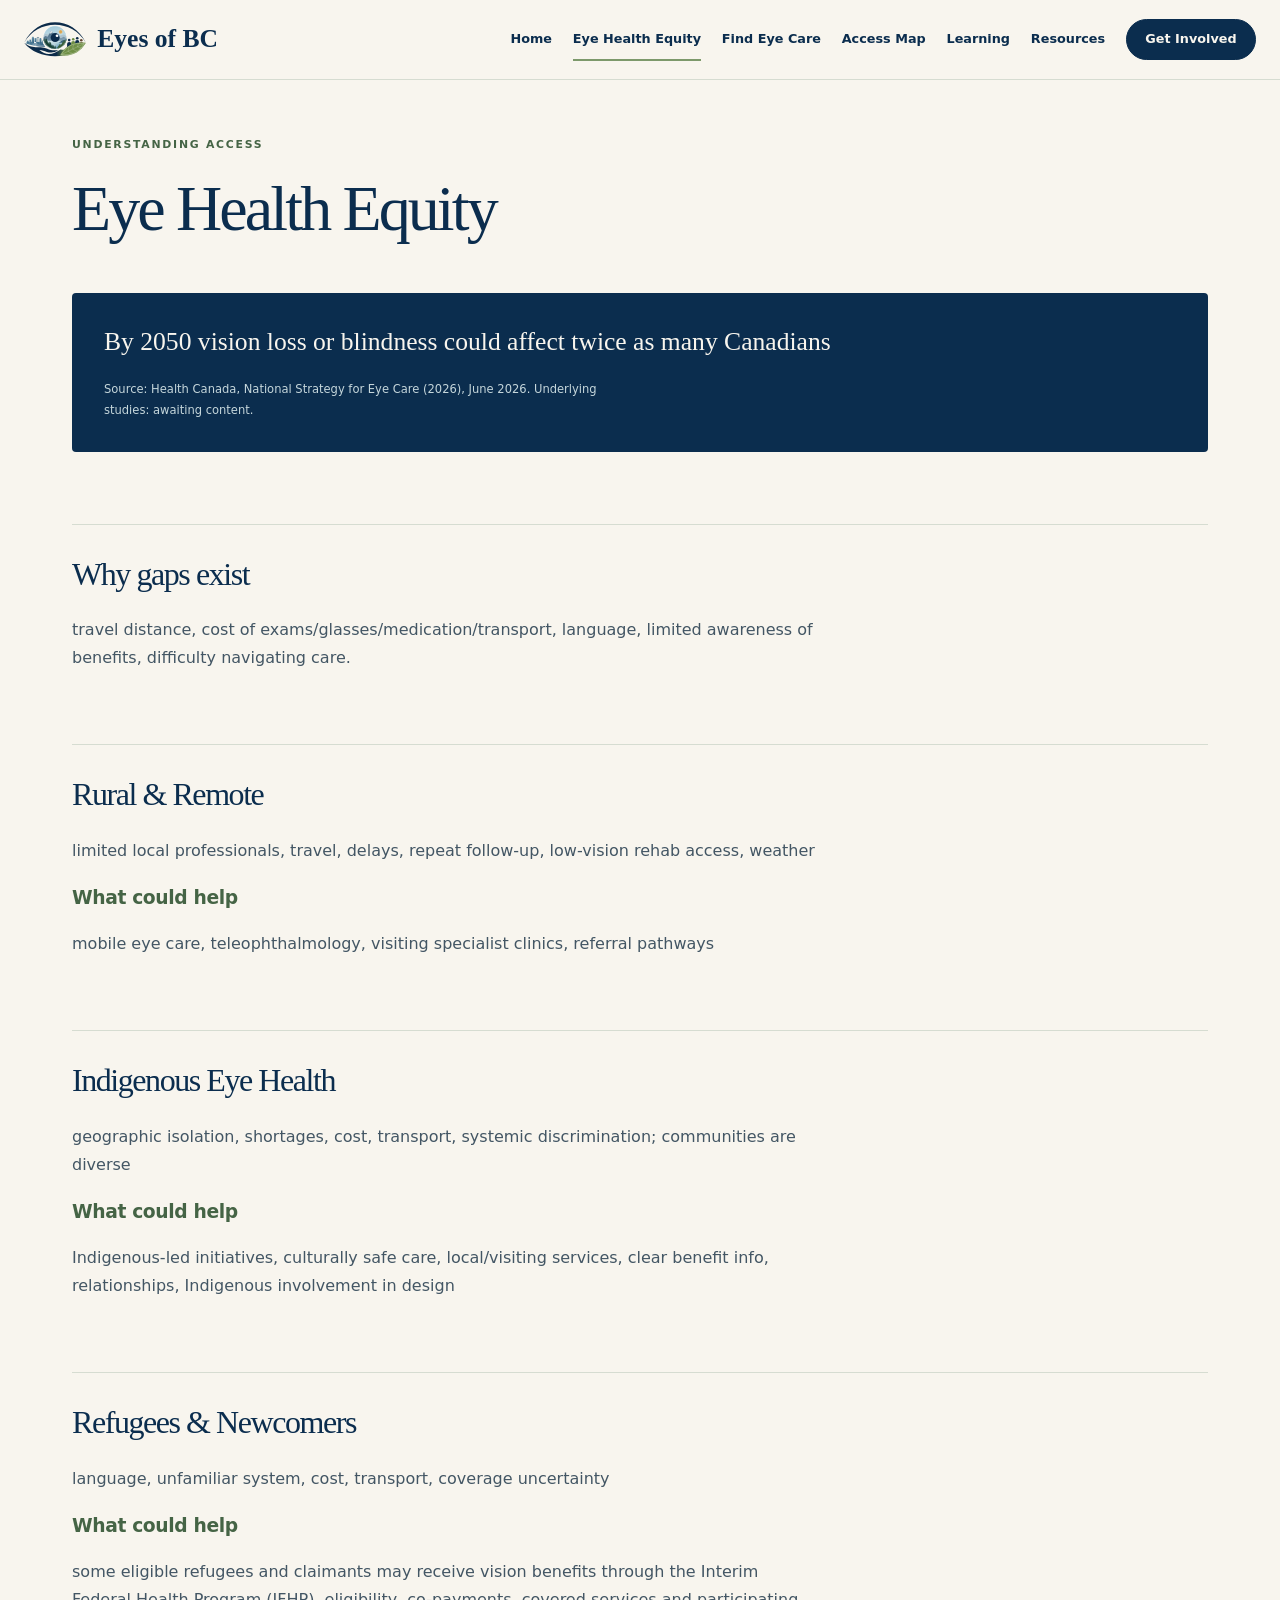
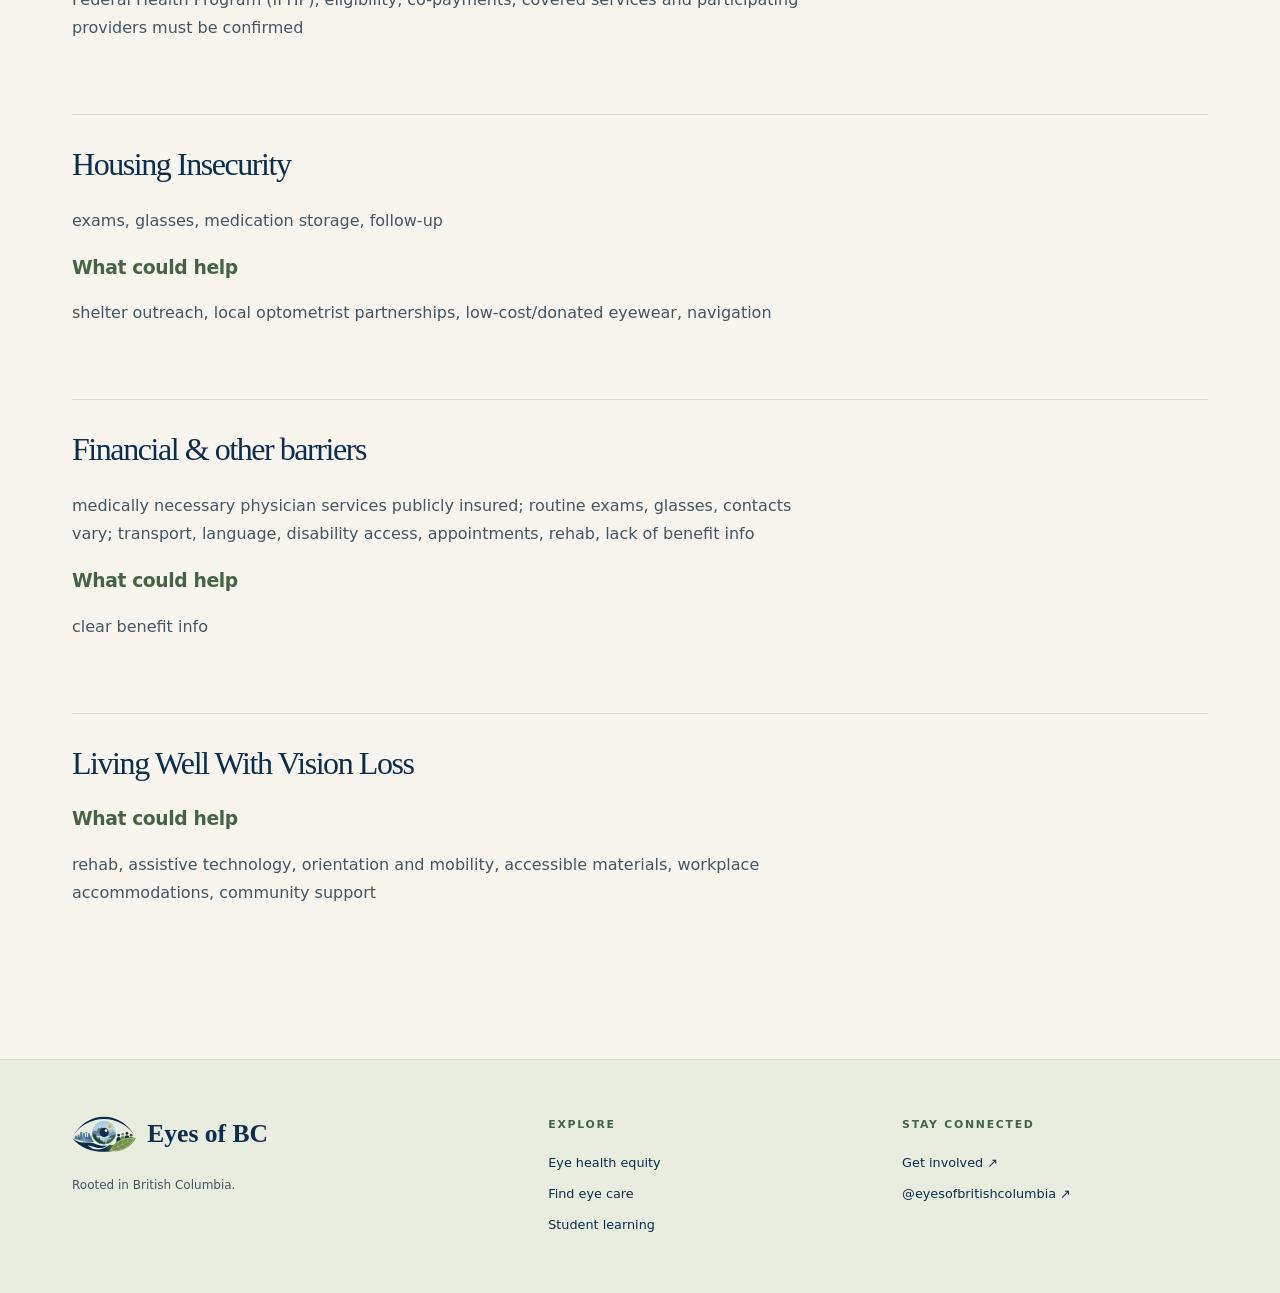
==== commit c81474e5: "Rebuild home page as grid with landscape hero, one panel per post, merged outreach section, team ord" ====
--- a/eye-health-equity.html
+++ b/eye-health-equity.html
@@ -1,3 +1,3 @@
 <!doctype html>
-<html lang="en"><head><meta charset="utf-8"><script>document.documentElement.classList.add('js')</script><meta name="viewport" content="width=device-width, initial-scale=1"><meta name="description" content="Eyes of BC is a medical student-led community initiative supporting eye-health awareness and access to vision care across British Columbia."><meta name="theme-color" content="#0B2D4E"><title>Eye Health Equity | Eyes of BC</title><link rel="icon" type="image/svg+xml" href="assets/logo-emblem.svg"><link rel="stylesheet" href="css/style.css?v=20261114b"><script src="js/main.js?v=20261114b" defer></script></head>
-<body><a class="skip" href="#main">Skip to content</a><header><a class="brand" href="index.html" aria-label="Eyes of BC home"><img class="brand-logo" src="assets/logo-emblem.svg" alt="Eyes of BC">Eyes of BC</a><button class="menu-toggle" type="button" aria-expanded="false" aria-controls="main-nav" hidden>Menu <span aria-hidden="true">+</span></button><nav id="main-nav" aria-label="Main navigation"><a href="index.html">Home</a><a href="eye-health-equity.html" aria-current="page">Eye Health Equity</a><a href="find-eye-care.html">Find Eye Care</a><a href="map.html">Access Map</a><a href="learning.html">Learning</a><a href="research.html">Resources</a><a href="get-involved.html">Get Involved</a></nav></header><main id="main"><p class="eyebrow">Understanding access</p><h1>Eye Health Equity</h1><div class="facts"><article><p>1.2 million Canadians estimated to live with significant vision loss or blindness</p><p class="source">Source: Health Canada, National Strategy for Eye Care (2026)</p></article><article><p>More than 8 million estimated to have AMD, cataract, diabetic retinopathy or glaucoma</p><p class="source">Source: Health Canada, National Strategy for Eye Care (2026)</p></article><article><p>By 2050 vision loss or blindness could affect twice as many Canadians</p><p class="source">Source: Health Canada, National Strategy for Eye Care (2026)</p></article><article><p>Up to 40% of Canadians with definite glaucoma in a cited study were unaware</p><p class="source">Source: Health Canada, National Strategy for Eye Care (2026)</p></article><article><p>About 25% of Canadian youth have myopia</p><p class="source">Source: Health Canada, National Strategy for Eye Care (2026)</p></article></div><section><h2>Why gaps exist</h2><p>travel distance, cost of exams/glasses/medication/transport, language, limited awareness of benefits, difficulty navigating care.</p></section><section><h2>Rural &amp; Remote</h2><p>limited local professionals, travel, delays, repeat follow-up, low-vision rehab access, weather</p><h3>What could help</h3><p>mobile eye care, teleophthalmology, visiting specialist clinics, referral pathways</p></section><section><h2>Indigenous Eye Health</h2><p>geographic isolation, shortages, cost, transport, systemic discrimination; communities are diverse</p><h3>What could help</h3><p>Indigenous-led initiatives, culturally safe care, local/visiting services, clear benefit info, relationships, Indigenous involvement in design</p></section><section><h2>Refugees &amp; Newcomers</h2><p>language, unfamiliar system, cost, transport, coverage uncertainty</p><h3>What could help</h3><p>some eligible refugees and claimants may receive vision benefits through the Interim Federal Health Program (IFHP), eligibility, co-payments, covered services and participating providers must be confirmed</p></section><section><h2>Housing Insecurity</h2><p>exams, glasses, medication storage, follow-up</p><h3>What could help</h3><p>shelter outreach, local optometrist partnerships, low-cost/donated eyewear, navigation</p></section><section><h2>Financial &amp; other barriers</h2><p>medically necessary physician services publicly insured; routine exams, glasses, contacts vary; transport, language, disability access, appointments, rehab, lack of benefit info</p><h3>What could help</h3><p>clear benefit info</p></section><section><h2>Living Well With Vision Loss</h2><p>rehab, assistive technology, orientation and mobility, accessible materials, workplace accommodations, community support</p><h3>What could help</h3><p>rehab, assistive technology, orientation and mobility, accessible materials, workplace accommodations, community support</p></section><section><h2>Sources</h2><p>Source: Health Canada, National Strategy for Eye Care (2026)</p><p>June 2026. Underlying studies: awaiting content.</p></section></main><footer><div class="footer-intro"><a class="brand" href="index.html"><img src="assets/logo-emblem.svg" width="64" height="37" alt="">Eyes of BC</a><p>A clearer future for everyone.</p><p class="footer-location">Rooted in British Columbia.</p></div><div class="footer-links"><p class="eyebrow">Explore</p><a href="eye-health-equity.html">Eye health equity</a><a href="find-eye-care.html">Find eye care</a><a href="learning.html">Student learning</a></div><div class="footer-links"><p class="eyebrow">Stay connected</p><a href="get-involved.html">Get involved <span aria-hidden="true">↗</span></a><a href="https://www.instagram.com/eyesofbritishcolumbia/">@eyesofbritishcolumbia <span aria-hidden="true">↗</span></a></div></footer></body></html>+<html lang="en"><head><meta charset="utf-8"><script>document.documentElement.classList.add('js')</script><meta name="viewport" content="width=device-width, initial-scale=1"><meta name="description" content="Eyes of BC is a medical student-led community initiative supporting eye-health awareness and access to vision care across British Columbia."><meta name="theme-color" content="#0B2D4E"><title>Eye Health Equity | Eyes of BC</title><link rel="icon" type="image/svg+xml" href="assets/logo-emblem.svg"><link rel="stylesheet" href="css/style.css?v=20261114g"><script src="js/main.js?v=20261114g" defer></script></head>
+<body><a class="skip" href="#main">Skip to content</a><header><a class="brand" href="index.html" aria-label="Eyes of BC home"><img class="brand-logo" src="assets/logo-emblem.svg" alt="Eyes of BC">Eyes of BC</a><button class="menu-toggle" type="button" aria-expanded="false" aria-controls="main-nav" hidden>Menu <span aria-hidden="true">+</span></button><nav id="main-nav" aria-label="Main navigation"><a href="index.html">Home</a><a href="eye-health-equity.html" aria-current="page">Eye Health Equity</a><a href="find-eye-care.html">Find Eye Care</a><a href="map.html">Access Map</a><a href="learning.html">Learning</a><a href="research.html">Resources</a><a href="get-involved.html">Get Involved</a></nav></header><main id="main"><p class="eyebrow">Understanding access</p><h1>Eye Health Equity</h1><div class="facts"><article><p>By 2050 vision loss or blindness could affect twice as many Canadians</p><p class="source">Source: Health Canada, National Strategy for Eye Care (2026), June 2026. Underlying studies: awaiting content.</p></article></div><section><h2>Why gaps exist</h2><p>travel distance, cost of exams/glasses/medication/transport, language, limited awareness of benefits, difficulty navigating care.</p></section><section><h2>Rural &amp; Remote</h2><p>limited local professionals, travel, delays, repeat follow-up, low-vision rehab access, weather</p><h3>What could help</h3><p>mobile eye care, teleophthalmology, visiting specialist clinics, referral pathways</p></section><section><h2>Indigenous Eye Health</h2><p>geographic isolation, shortages, cost, transport, systemic discrimination; communities are diverse</p><h3>What could help</h3><p>Indigenous-led initiatives, culturally safe care, local/visiting services, clear benefit info, relationships, Indigenous involvement in design</p></section><section><h2>Refugees &amp; Newcomers</h2><p>language, unfamiliar system, cost, transport, coverage uncertainty</p><h3>What could help</h3><p>some eligible refugees and claimants may receive vision benefits through the Interim Federal Health Program (IFHP), eligibility, co-payments, covered services and participating providers must be confirmed</p></section><section><h2>Housing Insecurity</h2><p>exams, glasses, medication storage, follow-up</p><h3>What could help</h3><p>shelter outreach, local optometrist partnerships, low-cost/donated eyewear, navigation</p></section><section><h2>Financial &amp; other barriers</h2><p>medically necessary physician services publicly insured; routine exams, glasses, contacts vary; transport, language, disability access, appointments, rehab, lack of benefit info</p><h3>What could help</h3><p>clear benefit info</p></section><section><h2>Living Well With Vision Loss</h2><h3>What could help</h3><p>rehab, assistive technology, orientation and mobility, accessible materials, workplace accommodations, community support</p></section></main><footer><div class="footer-intro"><a class="brand" href="index.html"><img src="assets/logo-emblem.svg" width="64" height="37" alt="">Eyes of BC</a><p class="footer-location">Rooted in British Columbia.</p></div><div class="footer-links"><p class="eyebrow">Explore</p><a href="eye-health-equity.html">Eye health equity</a><a href="find-eye-care.html">Find eye care</a><a href="learning.html">Student learning</a></div><div class="footer-links"><p class="eyebrow">Stay connected</p><a href="get-involved.html">Get involved <span aria-hidden="true">↗</span></a><a href="https://www.instagram.com/eyesofbritishcolumbia/">@eyesofbritishcolumbia <span aria-hidden="true">↗</span></a></div></footer></body></html>
--- a/css/style.css
+++ b/css/style.css
@@ -24,8 +24,10 @@
 nav { display: flex; align-items: center; gap: 1.3rem; }
 nav a { padding: .55rem 0; font-size: .8rem; font-weight: 550; color: var(--navy); text-decoration: none; white-space: nowrap; }
 nav a[aria-current] { box-shadow: 0 2px var(--sage); }
-nav a:last-child { border: 1px solid var(--navy); border-radius: 3px; padding: .55rem .9rem; }
 nav a:hover { color: var(--green); }
+nav a:last-child { background: var(--navy); border: 1px solid var(--navy); border-radius: 30px; padding: .5rem 1.15rem; color: var(--ivory); }
+nav a:last-child:hover { background: #16436f; border-color: #16436f; color: var(--ivory); }
+nav a:last-child[aria-current] { box-shadow: 0 0 0 2px var(--sage); }
 .menu-toggle { display: none; }
 main { max-width: 1200px; margin: auto; padding: 3.5rem 2rem 5rem; }
 h1, h2 { font-family: Georgia, 'Times New Roman', serif; font-weight: 400; line-height: 1.12; letter-spacing: -.045em; text-wrap: balance; }
@@ -82,9 +84,6 @@
 .values-section .cards:last-of-type .card { padding: 0; border: 0; background: transparent; box-shadow: none; }
 .values-section .cards:last-of-type h3 { font-size: .87rem; }
 .values-section .cards:last-of-type p { font-size: .78rem; }
-.reach { display: flex; flex-wrap: wrap; gap: .75rem; margin-top: 2rem; }
-.reach p { margin: 0; padding: .65rem 1.15rem; border: 1px solid #cbd5c4; border-radius: 30px; color: var(--green); font-size: .83rem; }
-.reach p::before { content: ''; display: inline-block; width: 5px; height: 5px; background: var(--sage); border-radius: 50%; margin: 0 .6rem .1rem 0; }
 #our-work { padding-top: 3.5rem; border-top: 1px solid var(--line); }
 #our-work > p:not(.eyebrow) { max-width: 75ch; }
 #our-work .cards { counter-reset: work; }
@@ -99,7 +98,7 @@
 .looking-ahead { display: grid; grid-template-columns: 1fr 2fr; gap: 2rem; padding-block: 2rem; border-block: 1px solid var(--line); }
 .looking-ahead h2 { font-size: 2rem; margin: 0; }
 .looking-ahead p { margin: 0; }
-.instagram-grid { display: grid; grid-template-columns: repeat(3, minmax(0, 1fr)); gap: 1.25rem; margin: 2rem 0 1.5rem; }
+.instagram-grid { display: grid; grid-template-columns: repeat(4, minmax(0, 1fr)); gap: 1.15rem; margin: 2rem 0 1.5rem; }
 .instagram-grid:empty { display: none; }
 .instagram-grid > * { min-width: 0; }
 .hoop-card { background: #eaf0e6; }
@@ -109,6 +108,9 @@
 .team-section .card { border: 0; border-bottom: 1px solid var(--line); border-radius: 0; padding: 1.8rem 0; background: transparent; box-shadow: none; }
 .team-section h3 { font-size: .94rem; margin-bottom: .35rem; }
 .team-section .card p { font-size: .76rem; }
+.team-section .card:nth-child(-n+2) { grid-column: span 2; }
+.team-section .card:nth-child(-n+2) h3 { font-size: 1.05rem; }
+.team-section .card:last-child { grid-column: 1 / -1; }
 .join-section { display: flex; justify-content: space-between; align-items: center; gap: 2rem; margin: 5rem 0 0; padding: 3rem; background: var(--navy); border-radius: 4px; }
 .join-section h2 { color: var(--ivory); }
 .join-section p { color: #dce5df; margin-bottom: 0; }
@@ -139,14 +141,15 @@
 .map-panel { margin-top: 2rem; }
 .review { font-size: .8rem; }
 #map-status { padding: 1rem 1.25rem; background: #eaf0e5; border-radius: 3px; margin-top: 1rem; }
-#listings { display: grid; grid-template-columns: repeat(2, minmax(0, 1fr)); gap: 1rem; }
-#listings article { padding: 1.5rem; border: 1px solid var(--line); border-radius: 4px; }
-#listings article.selected { outline: 2px solid var(--blue); }
+#listings { list-style: none; padding: 0; margin: 0; }
+#listings li { padding: 1.25rem 1.5rem; margin: 0; border-bottom: 1px solid var(--line); }
+#listings li.selected { background: #edf2e7; box-shadow: inset 3px 0 var(--green); }
 #listings h3 { margin-top: 0; }
-#listings button { margin: .4rem .6rem .4rem 0; }
 .leaflet-container { font-family: inherit; }
 .leaflet-container a { color: #205e81; }
 .leaflet-control-attribution { color: var(--navy); }
+.leaflet-popup-content p { margin: .35rem 0; font-size: .82rem; }
+.leaflet-popup-content button { margin-top: .5rem; padding: .35rem .75rem; font-size: .78rem; }
 footer { display: grid; grid-template-columns: 1.4fr 1fr 1fr; gap: 3rem; padding: 3.5rem max(2rem, calc((100% - 1136px) / 2)); background: #e9eddf; border-top: 1px solid #d1dac7; }
 .footer-intro > p { font: italic 1.05rem Georgia, serif; margin: 1rem 0; }
 .footer-intro .footer-location { font: .75rem system-ui, sans-serif; }
@@ -174,6 +177,7 @@
   .art-window { min-height: 400px; }
   .values-section .cards:last-of-type { grid-template-columns: repeat(3, minmax(0, 1fr)); row-gap: 2rem; }
   .team-section .cards { grid-template-columns: repeat(3, minmax(0, 1fr)); }
+  .instagram-grid { grid-template-columns: repeat(2, minmax(0, 1fr)); }
 }
 @media (max-width: 760px) {
   main { padding: 2rem 1.25rem 3rem; }
@@ -183,7 +187,8 @@
   nav { align-items: stretch; gap: 0; }
   nav a { width: 50%; padding: .8rem .5rem; white-space: normal; }
   nav a[aria-current] { box-shadow: none; color: var(--green); font-weight: 750; text-decoration: underline; }
-  nav a:last-child { border: 0; padding: .8rem .5rem; }
+  nav a:last-child { border-radius: 30px; padding: .5rem 1rem; width: auto; align-self: flex-start; margin-top: .4rem; }
+  nav a:last-child[aria-current] { color: var(--ivory); }
   .hero { grid-template-columns: 1fr; gap: 2.5rem; padding-top: .5rem; }
   .hero h1 { font-size: clamp(3.3rem, 10vw, 4.5rem); }
   .hero-art { max-width: 420px; width: 100%; justify-self: center; }
@@ -210,10 +215,10 @@
   .looking-ahead { grid-template-columns: 1fr; gap: 1rem; }
   .instagram-grid { grid-template-columns: 1fr; }
   .team-section .cards { grid-template-columns: repeat(2, minmax(0, 1fr)); gap: 0 1.5rem; }
+  .team-section .card:nth-child(-n+2) { grid-column: auto; }
   .join-section { align-items: flex-start; flex-direction: column; padding: 2rem 1.5rem; }
   .facts { grid-template-columns: 1fr; }
   .filters { grid-template-columns: repeat(2, minmax(0, 1fr)); }
-  #listings { grid-template-columns: 1fr; }
   #map { height: 380px; }
   footer { grid-template-columns: 1fr 1fr; gap: 2.5rem 1.5rem; padding: 2.5rem 1.25rem; }
   .footer-intro { grid-column: 1 / -1; }
@@ -237,15 +242,13 @@
 .section-heading .text-link { flex-shrink:0; }
 .updates-layout { display:grid; grid-template-columns:1.1fr 1fr; gap:1.5rem; }
 .social-panel,.press-panel { min-width:0; border:1px solid var(--line); border-radius:6px; overflow:hidden; background:#fffdf8; }
-.panel-topline { display:flex; align-items:center; gap:.65rem; padding:1rem 1.4rem; border-bottom:1px solid var(--line); font-size:.75rem; color:var(--navy); }
-.panel-topline a,.panel-topline > span:last-child:not(:first-child) { margin-left:auto; font-size:.7rem; }
+.panel-topline { display:flex; align-items:center; gap:.5rem; padding:.9rem 1.15rem; border-bottom:1px solid var(--line); font-size:.72rem; color:var(--navy); min-width:0; }
+.panel-topline a,.panel-topline > span:last-child:not(:first-child) { margin-left:auto; font-size:.68rem; overflow-wrap:anywhere; }
 .social-glyph { font-size:1.3rem; line-height:1; }
 .instagram-profile { display:flex; min-height:380px; padding:2rem; align-items:center; justify-content:center; flex-direction:column; text-align:center; background:radial-gradient(ellipse at top,#edf0e5,transparent 65%); }
 .instagram-profile h3 { font:400 2rem Georgia,serif; margin:1rem 0 .5rem; }
 .instagram-profile p { font-size:.9rem; max-width:34ch; }
-.social-panel .instagram-grid { grid-template-columns:1fr; margin:0; padding:1rem; gap:1rem; }
-.social-panel .instagram-grid:empty { display:none; }
-.instagram-media { margin:0 !important; }
+.instagram-media { margin:0; }
 .press-art { position:relative; min-height:220px; padding:1.75rem 2rem; background:#e4e9d9; overflow:hidden; }
 .press-word { position:relative; color:var(--navy); font:400 3.6rem/.95 Georgia,serif; letter-spacing:-.06em; }
 .press-word em { color:var(--green); }
@@ -267,39 +270,30 @@
 .explorer-filters h2 { font:400 1.6rem Georgia,serif; margin:0 0 1.2rem; }
 .explorer-filters label { margin:.8rem 0 .35rem; font-size:.73rem; }
 .explorer-filters input,.explorer-filters select { font-size:.8rem; padding:.65rem; }
-.search-field { display:flex; align-items:center; border:1px solid #9aa99f; border-radius:3px; padding-left:.7rem; background:var(--ivory); }
-.search-field > span { font-size:1.5rem; line-height:1; }
-.search-field input { border:0; background:transparent; }
 .results-toolbar { display:flex; align-items:center; justify-content:space-between; gap:.5rem; min-height:3.5rem; }
 .explorer-filters #map-status { margin:0; padding:0; border:0; background:transparent; font-size:.75rem; }
 .results-toolbar button { background:transparent; color:var(--blue); padding:.2rem .5rem; border:0; text-decoration:underline; font-size:.72rem; }
-.explorer-sidebar #listings { display:block; flex:1; overflow-y:auto; overscroll-behavior:contain; padding:0; counter-reset:location; scrollbar-width:thin; }
-.explorer-sidebar #listings article { position:relative; padding:1.35rem 1.5rem; border:0; border-bottom:1px solid var(--line); border-radius:0; counter-increment:location; }
-.explorer-sidebar #listings article.selected { outline:0; background:#edf2e7; box-shadow:inset 3px 0 var(--green); }
-#listings .listing-select { display:flex; align-items:center; justify-content:flex-start; gap:.6rem; margin:0 0 .7rem; padding:0; border:0; background:transparent; color:var(--navy); font-size:1.03rem; font-weight:650; text-align:left; }
-.listing-select::before { content:counter(location); display:grid; place-items:center; height:1.4rem; width:1.4rem; border-radius:50%; background:var(--green); color:white; font-size:.68rem; }
-.explorer-sidebar #listings h3 { margin:0 0 .4rem; color:var(--ink); font-size:.75rem; font-weight:500; }
-#listings .listing-type { color:var(--green); font-size:.7rem; margin:0 0 .6rem; }
-#listings .listing-address { font-size:.76rem; margin:0 0 .8rem; }
-.listing-links { display:flex; gap:1rem; flex-wrap:wrap; font-size:.73rem; margin-bottom:.9rem; }
+.explorer-sidebar #listings { flex:1; overflow-y:auto; overscroll-behavior:contain; scrollbar-width:thin; }
+#listings .listing-select { display:inline-block; margin:0 0 .4rem; padding:0; border:0; background:transparent; color:var(--navy); font-size:1.03rem; font-weight:650; text-align:left; }
+.explorer-sidebar #listings h3 { margin:0 0 .35rem; color:var(--ink); font-size:.78rem; font-weight:500; }
+#listings .listing-type { color:var(--green); font-size:.72rem; margin:0 0 .45rem; }
+#listings .listing-address { font-size:.78rem; margin:0 0 .65rem; }
+.listing-links { display:flex; gap:1rem; flex-wrap:wrap; font-size:.74rem; margin-bottom:.75rem; }
 #listings details { font-size:.72rem; }
 #listings details summary { cursor:pointer; color:var(--ink); }
 #listings details p { font-size:.72rem; margin:.6rem 0; }
 #listings .listing-reviewed { color:var(--ink); font-size:.65rem; }
 .explorer-map { display:flex; flex-direction:column; min-width:0; }
 .explorer-map #map { flex:1; width:100%; height:620px; border:0; border-radius:0; }
-.map-caption { display:flex; align-items:center; gap:.5rem; min-height:40px; padding:.6rem 1rem; font-size:.65rem; background:#f4f5ef; }
-.map-caption > span:last-child { margin-left:auto; text-align:right; }
-.map-key { width:8px; height:8px; border-radius:50%; background:var(--green); flex-shrink:0; }
-.map-pin { background:var(--navy); border:2px solid var(--ivory); border-radius:50% 50% 50% 0; transform-origin:center; box-shadow:0 2px 8px #0b2d4e30; color:white; display:grid !important; place-items:center; font:bold 12px system-ui,sans-serif; }
-.map-pin.active { background:var(--green); outline:3px solid #7d996b60; }
+.map-caption { margin:0; padding:.6rem 1rem; font-size:.7rem; background:#f4f5ef; }
 .map-page .directory-section { margin:0 0 2rem; }
 .care-note { font-size:.8rem; }
 /* Learning workspace */
 .learning-workspace { display:grid; grid-template-columns:280px minmax(0,1fr); gap:3rem; align-items:start; margin-top:3rem; }
 .js nav.module-nav,nav.module-nav { display:block; position:sticky; top:7rem; width:auto; padding:1.5rem; background:#eaf0e3; border:1px solid #d1dcc7; border-radius:5px; }
 .module-nav .eyebrow { font-size:.6rem; }
-.module-nav a,.module-nav a:last-child { display:flex; align-items:center; gap:.75rem; width:100%; white-space:normal; border:0; border-top:1px solid #ccd7c1; padding:1.1rem 0; color:var(--ink); border-radius:0; box-shadow:none; text-decoration:none; font-size:.75rem; }
+.module-nav a,.module-nav a:last-child { display:flex; align-items:center; gap:.75rem; width:100%; white-space:normal; border:0; border-top:1px solid #ccd7c1; padding:1.1rem 0; color:var(--ink); background:transparent; border-radius:0; box-shadow:none; text-decoration:none; font-size:.75rem; }
+.module-nav a:last-child:hover { background:transparent; color:var(--green); }
 .module-nav a > span:first-child { color:var(--green); font:400 1rem Georgia,serif; }
 .module-nav a > span:last-child { margin-left:auto; }
 .module-nav strong { display:block; font-size:.8rem; color:var(--navy); }
@@ -370,14 +364,151 @@
   .event-block { flex-direction:column; }
   .skill-overview { grid-template-columns:1fr; }
 }
-.social-panel .instagram-grid { position:relative; display:flex; align-items:flex-start; gap:1rem; overflow-x:auto; scroll-snap-type:x mandatory; scrollbar-width:thin; padding:1rem; }
-.social-panel .instagram-grid > * { flex:0 0 100%; scroll-snap-align:start; }
-.social-panel blockquote.instagram-media { display:flex; flex-direction:column; align-items:center; justify-content:center; gap:1.25rem; min-height:440px; padding:2rem; background:#edf0e5; border-radius:4px; font-size:.9rem; text-align:center; }
-.social-panel blockquote.instagram-media p { margin:0; }
-.instagram-controls { display:flex; align-items:center; justify-content:space-between; gap:1rem; padding:.8rem 1.4rem; border-top:1px solid var(--line); font-size:.7rem; color:var(--green); }
-.instagram-controls button { width:34px; height:34px; padding:0; border-color:var(--line); background:transparent; color:var(--navy); }
-.instagram-controls button:hover { background:#e5ecdc; }
-.press-panel { display:flex; flex-direction:column; }
-.press-panel .press-art { flex:1; min-height:280px; }
-.social-panel .instagram-grid > * { min-width:0 !important; max-width:100% !important; width:100% !important; }
+.social-panel { display:flex; flex-direction:column; min-width:0; }
+.social-panel blockquote.instagram-media { flex:1; display:flex; flex-direction:column; align-items:center; gap:.85rem; min-height:280px; width:100%; max-width:100%; min-width:0; padding:1.75rem 1.4rem; background:#edf0e5; font-size:.86rem; text-align:center; }
+.social-panel blockquote.instagram-media p { margin:0; font:600 1.05rem Georgia,serif; color:var(--navy); }
+.social-panel blockquote.instagram-media a { display:block; max-width:100%; overflow-wrap:anywhere; }
+.social-panel blockquote.instagram-media a:first-of-type { margin-top:auto; }
+.press-panel { display:flex; flex-direction:column; min-width:0; }
+.press-panel .press-art { min-height:180px; }
+.press-panel .press-copy { flex:1; display:flex; flex-direction:column; align-items:flex-start; }
+.press-panel .press-copy .text-link { margin-top:auto; }
+.instagram-profile { flex:1; }
+.instagram-profile .button { margin-top:auto; }
 #listings .listing-links button { display:inline; border:0; border-radius:0; background:transparent; padding:0; margin:0; color:var(--blue); font:inherit; text-decoration:underline; }
+/* Home page reference grid */
+.home .button { border-radius:30px; background:var(--navy); border-color:var(--navy); padding:.65rem 1.25rem; gap:.6rem; }
+.home .button:hover { background:#16436f; border-color:#16436f; }
+.home .button.secondary { background:rgba(248,245,238,.88); color:var(--navy); border-color:var(--navy); }
+.home .button.secondary:hover { background:var(--ivory); }
+.home main { max-width:1240px; padding:0 2rem 2.5rem; }
+.home main > section { display:grid; margin:2.4rem 0; }
+.home h2 { font-weight:600; font-size:clamp(1.65rem,2.6vw,2.15rem); margin:0 0 .75rem; letter-spacing:-.025em; }
+.home .hero { position:relative; display:block; width:100vw; min-height:520px; margin-left:calc(50% - 50vw); padding:2.5rem max(2rem,calc((100vw - 1240px) / 2)) 7.25rem; overflow:hidden; isolation:isolate; }
+.hero-landscape { position:absolute; inset:0; width:100%; height:100%; z-index:-1; display:block; pointer-events:none; }
+.hero-copy { position:relative; z-index:1; max-width:520px; padding-left:3.75rem; }
+.home .hero .eyebrow { margin-bottom:.6rem; color:var(--navy); }
+.home .hero h1 { font-weight:700; font-size:clamp(2.6rem,4.4vw,3.75rem); line-height:1.08; margin:.35rem 0 1rem; color:var(--navy); }
+.home .hero h1 em { position:relative; font-style:normal; color:var(--navy); }
+.home .hero h1 em::after { content:''; position:absolute; left:0; right:-6%; bottom:-.14em; height:6px; border-radius:70% 50%; background:var(--sage); transform:rotate(-2deg); border-bottom:2px solid var(--gold); }
+.home .tagline { margin:1.15rem 0 .65rem; font:600 1.2rem/1.35 Georgia,serif; color:var(--navy); }
+.home .hero-description { max-width:46ch; font-size:.95rem; line-height:1.55; color:var(--navy); margin-bottom:1.25rem; }
+.home .actions { margin-top:1.25rem; gap:.85rem; }
+.home .health-band { text-align:center; gap:1.25rem; margin-top:.75rem; padding-bottom:2rem; border-bottom:1px solid var(--line); }
+.home .health-band h2 { display:flex; align-items:center; justify-content:center; gap:1.5rem; width:100%; margin:0; font-size:clamp(1.45rem,2.2vw,1.8rem); }
+.home .health-band h2::before,.home .health-band h2::after { content:''; flex:1; max-width:200px; height:1px; background:var(--line); }
+.home .stat-grid { display:grid; grid-template-columns:repeat(4,minmax(0,1fr)); gap:0; }
+.home .stat-grid article { display:grid; grid-template-columns:52px minmax(0,1fr); column-gap:.85rem; row-gap:.2rem; align-items:start; text-align:left; padding:.5rem 1.25rem; border-right:1px solid var(--line); }
+.home .stat-grid article:first-child { padding-left:0; }
+.home .stat-grid article:last-child { border-right:0; padding-right:0; }
+.home .stat-grid .round-icon { grid-row:1 / span 3; width:52px; height:52px; margin-top:.15rem; }
+.home .stat-grid .round-icon svg { width:28px; height:28px; }
+.home .stat-grid strong { font:700 clamp(1.45rem,2vw,1.8rem)/1.15 Georgia,serif; color:var(--navy); }
+.home .stat-grid p { font-size:.82rem; line-height:1.4; margin:0; color:var(--navy); }
+.home .source { font-size:.66rem; line-height:1.35; color:var(--ink); }
+.round-icon { display:grid; place-items:center; width:56px; height:56px; border-radius:50%; background:#eaf0e0; color:var(--green); flex-shrink:0; }
+.round-icon svg { width:30px; height:30px; }
+.home #our-work { padding-top:0; border:0; text-align:center; }
+.home #our-work > .eyebrow { margin-bottom:.35rem; }
+.home #our-work > p:not(.eyebrow) { justify-self:center; max-width:62ch; font-size:.95rem; margin-bottom:1.5rem; }
+.home .impact-grid { display:grid; grid-template-columns:repeat(4,minmax(0,1fr)); gap:1.15rem; }
+.home #our-work .impact-card { display:flex; flex-direction:column; padding:0; background:#fffdf8; color:var(--navy); border-radius:12px; overflow:hidden; grid-row:auto; grid-column:auto; text-align:left; box-shadow:0 3px 14px #0b2d4e08; }
+.home #our-work .impact-card::before,.home .work-list .card::before,.home .hoop-feature .card::before { display:none; }
+.impact-art { height:136px; position:relative; overflow:hidden; background:#dce8ee; }
+.scene-svg { width:100%; height:100%; display:block; }
+.art-0 { background:#dce8ee; }
+.art-1 { background:#edf0e5; }
+.art-2 { background:#dce8ee; }
+.art-3 { background:#edf0e5; }
+.impact-art .round-icon { position:absolute; bottom:-22px; left:.9rem; width:48px; height:48px; border:4px solid #fffdf8; z-index:2; }
+.impact-art .round-icon svg { width:24px; height:24px; }
+.impact-copy { position:relative; padding:.85rem 1.1rem 1.2rem; }
+.home #our-work .impact-card h3 { font:600 1.02rem/1.25 Georgia,serif; max-width:none; margin:0 0 .65rem 3.5rem; min-height:2.5em; display:flex; align-items:center; color:var(--navy); }
+.home #our-work .impact-card p { color:var(--ink); font-size:.82rem; line-height:1.5; margin:0; }
+.home .work-details,.home .about-details { text-align:left; padding:.85rem 1.1rem; border:1px solid var(--line); border-radius:8px; background:#fffdf8; margin-top:1.15rem; }
+.home summary { cursor:pointer; color:var(--navy); font-size:.9rem; font-weight:600; }
+.home .work-list { display:grid; grid-template-columns:repeat(4,minmax(0,1fr)); gap:.9rem; margin-top:.9rem; }
+.home #our-work .work-list .card { display:block; grid-column:auto; grid-row:auto; padding:1.1rem; background:#f3f5ec; color:var(--navy); text-align:left; border-radius:8px; }
+.home #our-work .work-list h3 { max-width:none; font:600 1rem/1.3 Georgia,serif; margin:0 0 .45rem; }
+.home #our-work .work-list p { color:var(--ink); font-size:.8rem; line-height:1.45; }
+.hoop-feature { margin-top:.85rem; }
+.home #our-work .hoop-feature .card { display:flex; align-items:baseline; justify-content:space-between; gap:1.25rem; grid-column:auto; grid-row:auto; padding:.9rem 1.25rem; background:#edf0e5; color:var(--navy); text-align:left; border-radius:8px; }
+.home #our-work .hoop-feature h3 { font:600 1.05rem/1.3 Georgia,serif; margin:0; white-space:nowrap; }
+.home #our-work .hoop-feature p { color:var(--ink); font-size:.85rem; margin:0; max-width:none; }
+.community-updates { padding-top:.5rem; }
+.home .section-heading { margin-bottom:1.15rem; }
+.home .section-heading .eyebrow { margin-bottom:.35rem; }
+.home .instagram-profile { min-height:250px; padding:1.5rem; }
+.home .press-panel .press-art { min-height:180px; padding:1.35rem 1.6rem; }
+.home .press-copy { padding:1.25rem 1.6rem; }
+.home .community-band { grid-template-columns:1.05fr 1fr; gap:2.5rem; align-items:center; padding-block:1.5rem; border-block:1px solid var(--line); }
+.community-map { display:grid; grid-template-columns:1.05fr 1fr; align-items:center; gap:1.25rem; }
+.communities-card { background:#edf0e5; border:1px solid #d5decb; border-radius:14px; padding:1.25rem 1.35rem; }
+.communities-card h2 { display:flex; align-items:flex-start; gap:.45rem; font:600 1.05rem/1.25 system-ui,-apple-system,sans-serif; color:var(--navy); margin:0 0 .9rem; letter-spacing:-.01em; }
+.pin-title-icon { width:20px; height:20px; color:var(--navy); flex-shrink:0; margin-top:.1rem; }
+.community-checklist { list-style:none; padding:0; margin:0; font-size:.86rem; }
+.community-checklist li { display:flex; align-items:center; gap:.5rem; margin-bottom:.45rem; padding:0; color:var(--navy); }
+.community-checklist li:last-child { margin-bottom:0; }
+.community-checklist li::before { content:'✓'; color:var(--green); font-weight:700; }
+.bc-map { width:100%; max-width:235px; height:auto; justify-self:center; filter:drop-shadow(0 4px 10px #0b2d4e0d); }
+.about-copy { border-left:1px solid var(--line); padding-left:2.5rem; }
+.about-copy h2 { position:relative; display:inline-block; margin-bottom:1.1rem; }
+.about-copy h2::after { content:''; position:absolute; left:0; width:62%; bottom:-.25rem; height:4px; border-radius:4px; background:var(--sage); }
+.about-copy p { font-size:.9rem; line-height:1.6; margin-bottom:1.15rem; color:var(--navy); }
+.home .resource-band { grid-template-columns:1.15fr repeat(3,minmax(0,1fr)); gap:1rem; align-items:stretch; }
+.resource-band > div { display:flex; flex-direction:column; justify-content:center; padding-right:.5rem; }
+.resource-band > div h2 { font-size:clamp(1.5rem,2.3vw,1.95rem); margin-bottom:.5rem; }
+.resource-band > div p { font-size:.88rem; line-height:1.5; margin:0; color:var(--navy); }
+.resource-band > a { display:grid; align-content:center; justify-items:center; gap:.65rem; text-align:center; padding:1.25rem 1rem; background:#edf0e5; border:1px solid #d8e0ce; border-radius:14px; text-decoration:none; color:var(--navy); font-size:.92rem; line-height:1.3; transition:background .2s,border-color .2s; }
+.resource-band > a:hover { background:#e2e8d5; border-color:var(--sage); }
+.resource-band > a .round-icon { width:46px; height:46px; background:transparent; color:var(--navy); }
+.resource-band > a .round-icon svg { width:32px; height:32px; }
+.home .journey-footer { position:relative; grid-template-columns:repeat(2,minmax(0,1fr)); gap:2rem 3rem; padding:3rem max(2rem,calc((100% - 1200px) / 2)) 2.5rem; background:var(--navy); border-top:8px solid var(--sage); border-radius:45% 55% 0 0 / 28px 34px 0 0; color:var(--ivory); }
+.journey-col { display:grid; grid-template-columns:auto minmax(0,1fr); gap:1.25rem; align-items:start; }
+.journey-col + .journey-col { border-left:1px solid #ffffff2e; padding-left:2.5rem; }
+.footer-icon { display:grid; place-items:center; width:54px; height:54px; color:var(--ivory); margin-top:.15rem; }
+.footer-icon svg { width:44px; height:44px; }
+.home .journey-footer h2 { font-size:1.65rem; color:var(--ivory); margin:0 0 .4rem; }
+.home .journey-footer p { color:#dce6ed; font-size:.88rem; line-height:1.5; margin:0 0 1rem; }
+.home .journey-footer a { color:var(--ivory); }
+.home .journey-footer .button { background:var(--ivory); border-color:var(--ivory); color:var(--navy); font-size:.82rem; padding:.55rem 1.2rem; }
+.home .journey-footer .button:hover { background:#e8eddf; border-color:#e8eddf; }
+.footer-existing { grid-column:1 / -1; display:grid; grid-template-columns:1.3fr 1fr 1fr; gap:2rem; padding-top:1.75rem; border-top:1px solid #ffffff26; }
+.home .footer-existing .brand { color:var(--ivory); font-size:1.35rem; }
+.home .footer-existing .eyebrow { color:#b6cda5; }
+.home main > *, .home header > *, .home footer > * { min-width:0; }
+@media (max-width:1099px) {
+  .hero-copy { padding-left:2.5rem; }
+  .home .stat-grid,.home .impact-grid,.home .work-list,.home .resource-band,.home .instagram-grid { grid-template-columns:repeat(2,minmax(0,1fr)); }
+  .home .stat-grid article:nth-child(2) { border-right:0; }
+  .home .stat-grid article:nth-child(n+3) { border-top:1px solid var(--line); padding-top:1rem; }
+  .home .community-band { gap:1.5rem; }
+  .community-map { grid-template-columns:1fr 1fr; }
+  .bc-map { max-width:200px; }
+  .about-copy { padding-left:1.5rem; }
+}
+@media (max-width:760px) {
+  .home header { gap:.5rem; }
+  .home header .brand { font-size:1.1rem; gap:.3rem; }
+  .home .hero { padding:2rem 1.25rem 4.25rem; }
+  .hero-copy { padding-left:0; }
+  .home .stat-grid,.home .impact-grid,.home .work-list,.home .resource-band,.home .community-band,.home .journey-footer,.home .instagram-grid { grid-template-columns:minmax(0,1fr); }
+  .home .stat-grid article { border-right:0; border-top:0; border-bottom:1px solid var(--line); padding:.75rem 0; }
+  .home .stat-grid article:last-child { border-bottom:0; }
+  .home #our-work .hoop-feature .card { flex-direction:column; gap:.4rem; }
+  .community-map { grid-template-columns:1fr 1fr; }
+  .about-copy { border:0; padding:0; }
+  .home .actions { display:grid; grid-template-columns:1fr; }
+  .home .actions .button { text-align:center; }
+  .home .resource-band > a { grid-template-columns:auto minmax(0,1fr); align-items:center; text-align:left; }
+  .journey-col + .journey-col { border-left:0; border-top:1px solid #ffffff26; padding-left:0; padding-top:1.5rem; }
+  .home .footer-existing { grid-template-columns:1fr; }
+  .home .footer-existing .footer-intro { grid-column:auto; }
+}
+@media (max-width:380px) {
+  .home header .brand-logo { width:36px; }
+  .home header .brand { font-size:.95rem; }
+  .community-map { grid-template-columns:1fr; }
+  .home .hero h1 { font-size:2.4rem; }
+  .home .panel-topline a { margin-left:0; }
+}
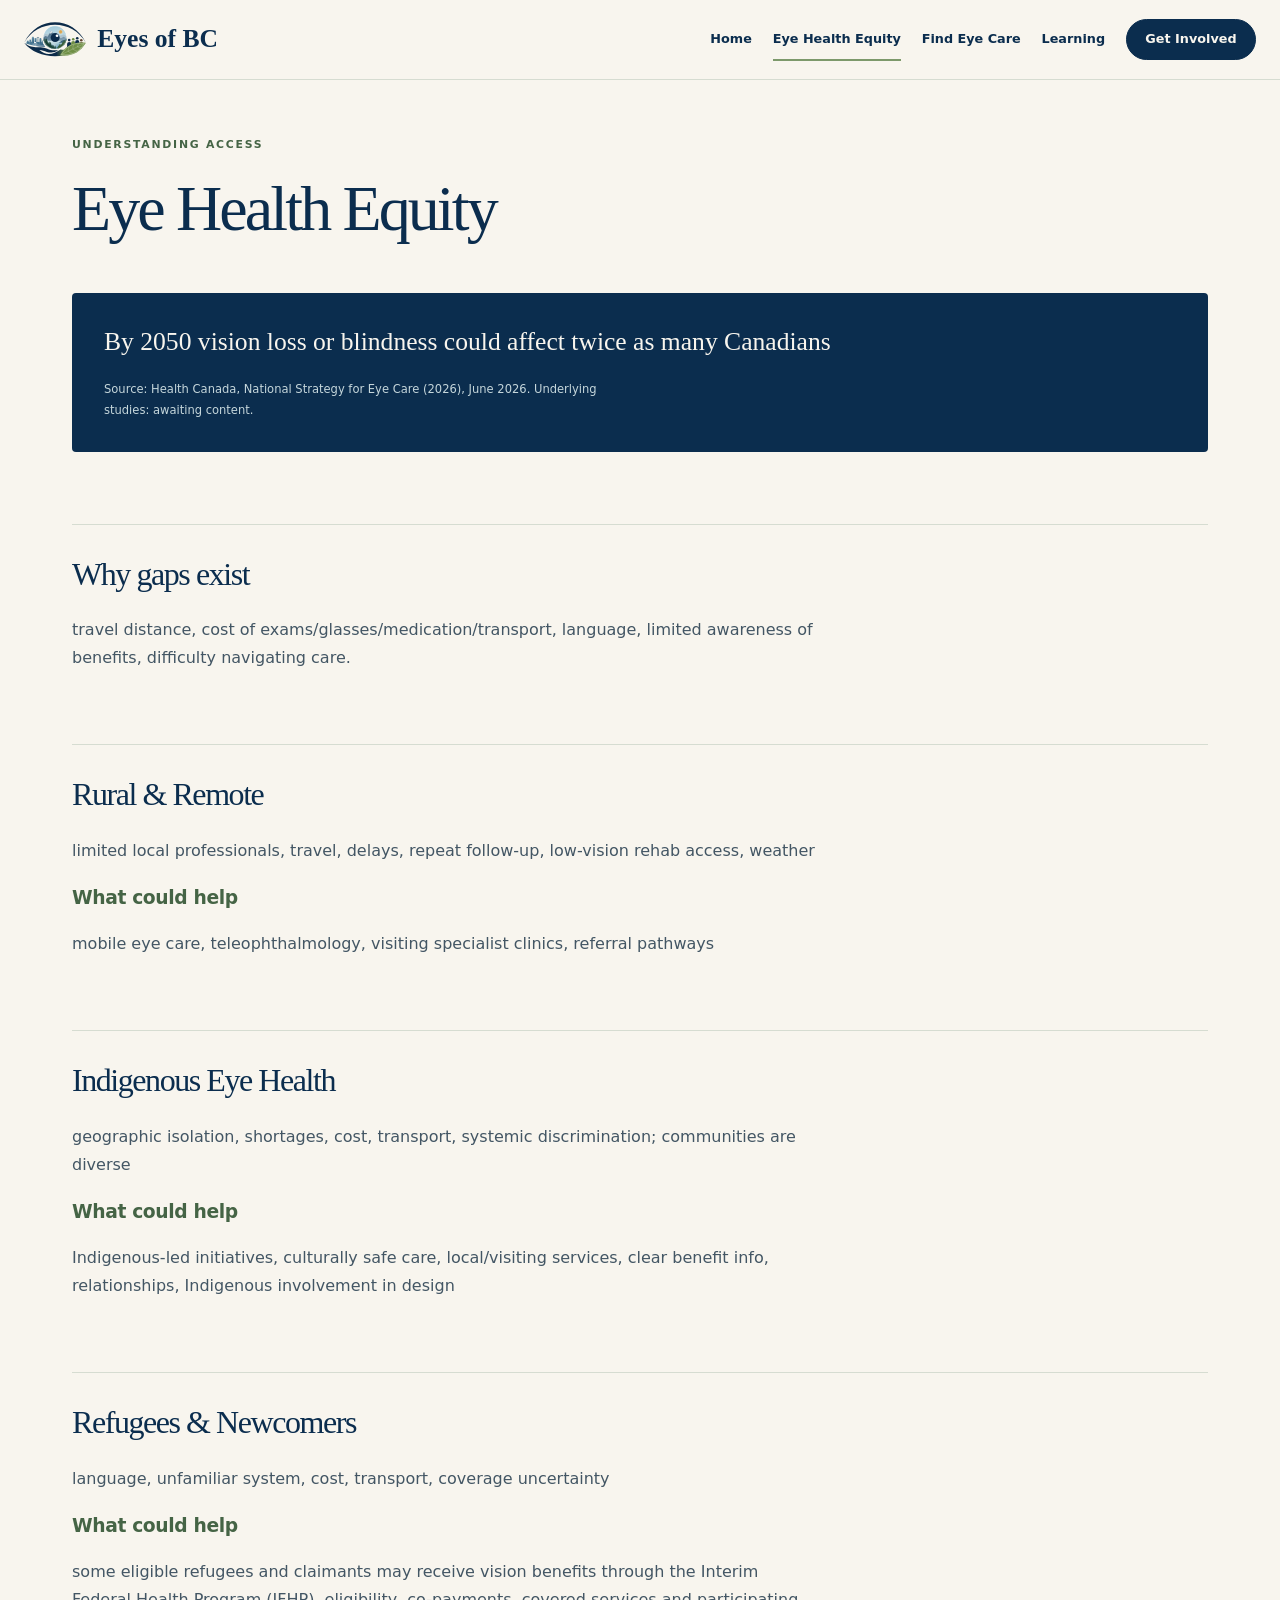
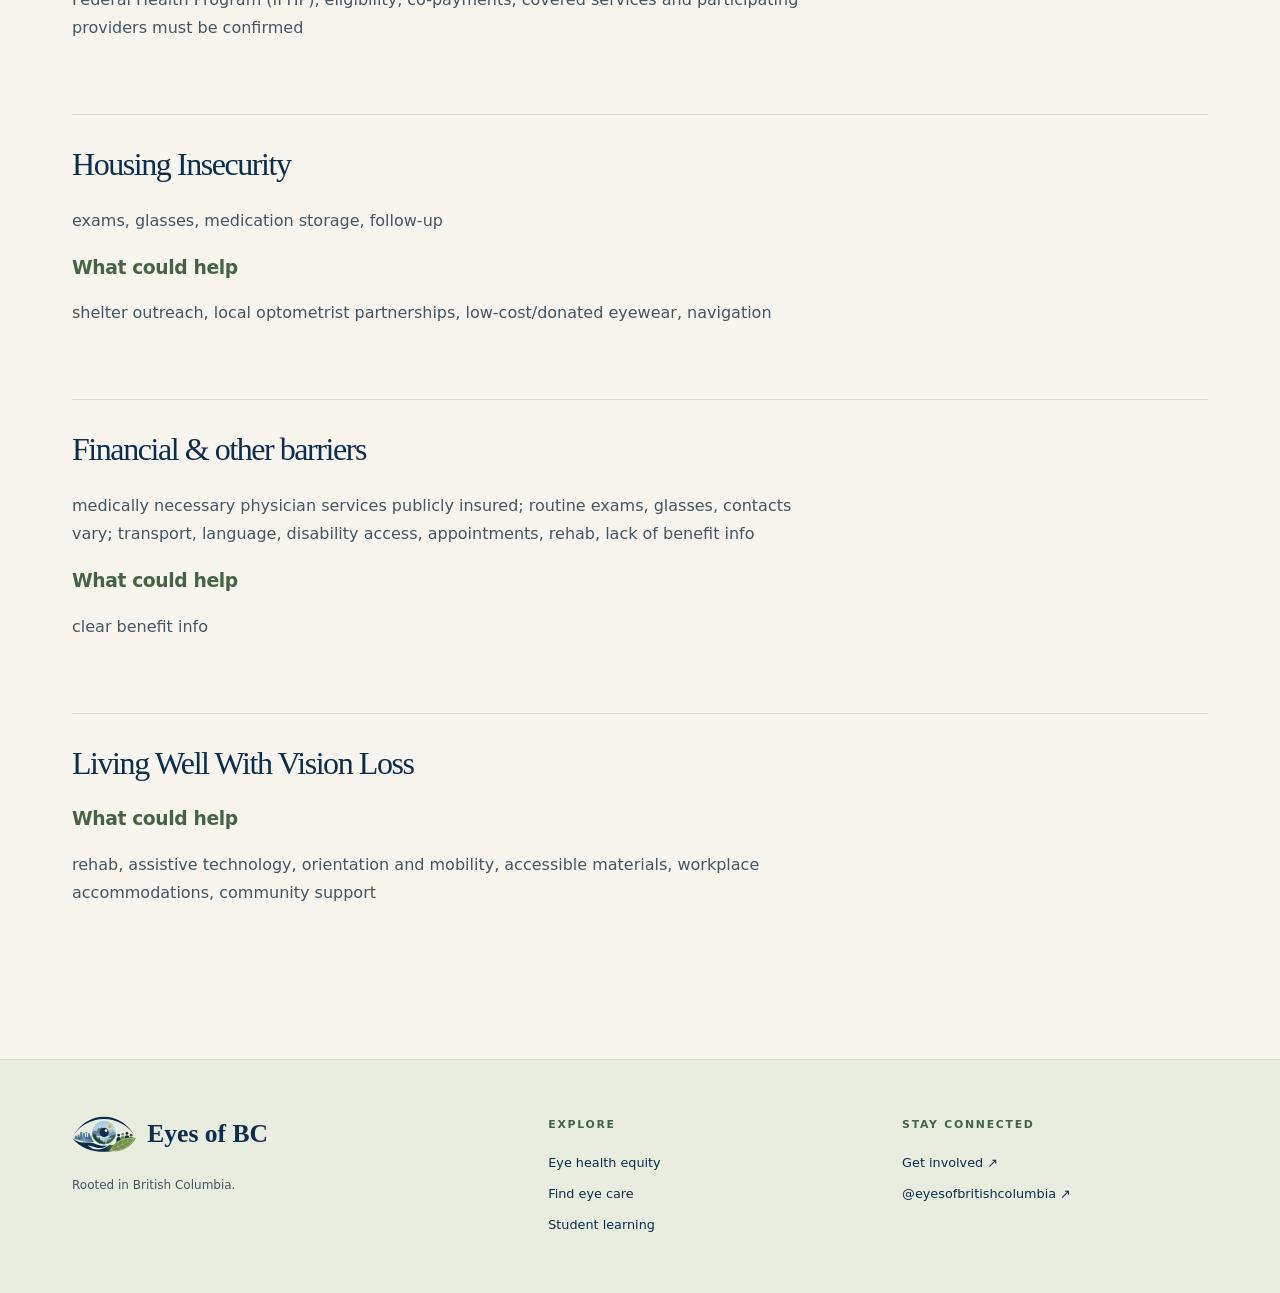
==== commit 864c5c12: "Posts grid for Our Work, merged Find Eye Care page, external learning resources, single Get Involved" ====
--- a/eye-health-equity.html
+++ b/eye-health-equity.html
@@ -1,3 +1,3 @@
 <!doctype html>
-<html lang="en"><head><meta charset="utf-8"><script>document.documentElement.classList.add('js')</script><meta name="viewport" content="width=device-width, initial-scale=1"><meta name="description" content="Eyes of BC is a medical student-led community initiative supporting eye-health awareness and access to vision care across British Columbia."><meta name="theme-color" content="#0B2D4E"><title>Eye Health Equity | Eyes of BC</title><link rel="icon" type="image/svg+xml" href="assets/logo-emblem.svg"><link rel="stylesheet" href="css/style.css?v=20261114g"><script src="js/main.js?v=20261114g" defer></script></head>
-<body><a class="skip" href="#main">Skip to content</a><header><a class="brand" href="index.html" aria-label="Eyes of BC home"><img class="brand-logo" src="assets/logo-emblem.svg" alt="Eyes of BC">Eyes of BC</a><button class="menu-toggle" type="button" aria-expanded="false" aria-controls="main-nav" hidden>Menu <span aria-hidden="true">+</span></button><nav id="main-nav" aria-label="Main navigation"><a href="index.html">Home</a><a href="eye-health-equity.html" aria-current="page">Eye Health Equity</a><a href="find-eye-care.html">Find Eye Care</a><a href="map.html">Access Map</a><a href="learning.html">Learning</a><a href="research.html">Resources</a><a href="get-involved.html">Get Involved</a></nav></header><main id="main"><p class="eyebrow">Understanding access</p><h1>Eye Health Equity</h1><div class="facts"><article><p>By 2050 vision loss or blindness could affect twice as many Canadians</p><p class="source">Source: Health Canada, National Strategy for Eye Care (2026), June 2026. Underlying studies: awaiting content.</p></article></div><section><h2>Why gaps exist</h2><p>travel distance, cost of exams/glasses/medication/transport, language, limited awareness of benefits, difficulty navigating care.</p></section><section><h2>Rural &amp; Remote</h2><p>limited local professionals, travel, delays, repeat follow-up, low-vision rehab access, weather</p><h3>What could help</h3><p>mobile eye care, teleophthalmology, visiting specialist clinics, referral pathways</p></section><section><h2>Indigenous Eye Health</h2><p>geographic isolation, shortages, cost, transport, systemic discrimination; communities are diverse</p><h3>What could help</h3><p>Indigenous-led initiatives, culturally safe care, local/visiting services, clear benefit info, relationships, Indigenous involvement in design</p></section><section><h2>Refugees &amp; Newcomers</h2><p>language, unfamiliar system, cost, transport, coverage uncertainty</p><h3>What could help</h3><p>some eligible refugees and claimants may receive vision benefits through the Interim Federal Health Program (IFHP), eligibility, co-payments, covered services and participating providers must be confirmed</p></section><section><h2>Housing Insecurity</h2><p>exams, glasses, medication storage, follow-up</p><h3>What could help</h3><p>shelter outreach, local optometrist partnerships, low-cost/donated eyewear, navigation</p></section><section><h2>Financial &amp; other barriers</h2><p>medically necessary physician services publicly insured; routine exams, glasses, contacts vary; transport, language, disability access, appointments, rehab, lack of benefit info</p><h3>What could help</h3><p>clear benefit info</p></section><section><h2>Living Well With Vision Loss</h2><h3>What could help</h3><p>rehab, assistive technology, orientation and mobility, accessible materials, workplace accommodations, community support</p></section></main><footer><div class="footer-intro"><a class="brand" href="index.html"><img src="assets/logo-emblem.svg" width="64" height="37" alt="">Eyes of BC</a><p class="footer-location">Rooted in British Columbia.</p></div><div class="footer-links"><p class="eyebrow">Explore</p><a href="eye-health-equity.html">Eye health equity</a><a href="find-eye-care.html">Find eye care</a><a href="learning.html">Student learning</a></div><div class="footer-links"><p class="eyebrow">Stay connected</p><a href="get-involved.html">Get involved <span aria-hidden="true">↗</span></a><a href="https://www.instagram.com/eyesofbritishcolumbia/">@eyesofbritishcolumbia <span aria-hidden="true">↗</span></a></div></footer></body></html>+<html lang="en"><head><meta charset="utf-8"><script>document.documentElement.classList.add('js')</script><meta name="viewport" content="width=device-width, initial-scale=1"><meta name="description" content="Eyes of BC is a medical student-led community initiative supporting eye-health awareness and access to vision care across British Columbia."><meta name="theme-color" content="#0B2D4E"><title>Eye Health Equity | Eyes of BC</title><link rel="icon" type="image/svg+xml" href="assets/logo-emblem.svg"><link rel="stylesheet" href="css/style.css?v=20261115b"><script src="js/main.js?v=20261115b" defer></script></head>
+<body><a class="skip" href="#main">Skip to content</a><header><a class="brand" href="index.html" aria-label="Eyes of BC home"><img class="brand-logo" src="assets/logo-emblem.svg" alt="Eyes of BC">Eyes of BC</a><button class="menu-toggle" type="button" aria-expanded="false" aria-controls="main-nav" hidden>Menu <span aria-hidden="true">+</span></button><nav id="main-nav" aria-label="Main navigation"><a href="index.html">Home</a><a href="eye-health-equity.html" aria-current="page">Eye Health Equity</a><a href="find-eye-care.html">Find Eye Care</a><a href="learning.html">Learning</a><a href="get-involved.html">Get Involved</a></nav></header><main id="main"><p class="eyebrow">Understanding access</p><h1>Eye Health Equity</h1><div class="facts"><article><p>By 2050 vision loss or blindness could affect twice as many Canadians</p><p class="source">Source: Health Canada, National Strategy for Eye Care (2026), June 2026. Underlying studies: awaiting content.</p></article></div><section><h2>Why gaps exist</h2><p>travel distance, cost of exams/glasses/medication/transport, language, limited awareness of benefits, difficulty navigating care.</p></section><section><h2>Rural &amp; Remote</h2><p>limited local professionals, travel, delays, repeat follow-up, low-vision rehab access, weather</p><h3>What could help</h3><p>mobile eye care, teleophthalmology, visiting specialist clinics, referral pathways</p></section><section><h2>Indigenous Eye Health</h2><p>geographic isolation, shortages, cost, transport, systemic discrimination; communities are diverse</p><h3>What could help</h3><p>Indigenous-led initiatives, culturally safe care, local/visiting services, clear benefit info, relationships, Indigenous involvement in design</p></section><section><h2>Refugees &amp; Newcomers</h2><p>language, unfamiliar system, cost, transport, coverage uncertainty</p><h3>What could help</h3><p>some eligible refugees and claimants may receive vision benefits through the Interim Federal Health Program (IFHP), eligibility, co-payments, covered services and participating providers must be confirmed</p></section><section><h2>Housing Insecurity</h2><p>exams, glasses, medication storage, follow-up</p><h3>What could help</h3><p>shelter outreach, local optometrist partnerships, low-cost/donated eyewear, navigation</p></section><section><h2>Financial &amp; other barriers</h2><p>medically necessary physician services publicly insured; routine exams, glasses, contacts vary; transport, language, disability access, appointments, rehab, lack of benefit info</p><h3>What could help</h3><p>clear benefit info</p></section><section><h2>Living Well With Vision Loss</h2><h3>What could help</h3><p>rehab, assistive technology, orientation and mobility, accessible materials, workplace accommodations, community support</p></section></main><footer><div class="footer-intro"><a class="brand" href="index.html"><img src="assets/logo-emblem.svg" width="64" height="37" alt="">Eyes of BC</a><p class="footer-location">Rooted in British Columbia.</p></div><div class="footer-links"><p class="eyebrow">Explore</p><a href="eye-health-equity.html">Eye health equity</a><a href="find-eye-care.html">Find eye care</a><a href="learning.html">Student learning</a></div><div class="footer-links"><p class="eyebrow">Stay connected</p><a href="get-involved.html">Get involved <span aria-hidden="true">↗</span></a><a href="https://www.instagram.com/eyesofbritishcolumbia/">@eyesofbritishcolumbia <span aria-hidden="true">↗</span></a></div></footer></body></html>
--- a/css/style.css
+++ b/css/style.css
@@ -72,9 +72,11 @@
 .about-section h2 { max-width: 6ch; }
 .about-section > p { font-size: 1.08rem; margin: 0; }
 .cards { display: grid; grid-template-columns: repeat(2, minmax(0, 1fr)); gap: 1.25rem; margin-top: 1.75rem; }
-.card { min-width: 0; padding: 2rem; border: 1px solid var(--line); border-radius: 4px; background: #fffdf8; transition: box-shadow .2s, border-color .2s; }
+.card { display: flex; flex-direction: column; align-items: flex-start; min-width: 0; padding: 2rem; border: 1px solid var(--line); border-radius: 4px; background: #fffdf8; transition: box-shadow .2s, border-color .2s; }
+.card h2 { font: 400 1.8rem/1.2 Georgia, serif; letter-spacing: -.03em; margin: 0 0 .9rem; color: var(--navy); }
 .card h3 { margin: 0 0 .9rem; }
 .card p { font-size: .92rem; margin: 0; }
+.card > a:last-child, .card > .listing-links:last-child { margin-top: auto; padding-top: 1.25rem; margin-bottom: 0; }
 .card:hover, .card:focus-within { border-color: #9eaf93; box-shadow: 0 8px 24px #0b2d4e06; }
 .values-section { padding: 3rem; background: #edf0e6; border-radius: 4px; }
 .values-section .cards:first-of-type { gap: 2rem; }
@@ -85,24 +87,13 @@
 .values-section .cards:last-of-type h3 { font-size: .87rem; }
 .values-section .cards:last-of-type p { font-size: .78rem; }
 #our-work { padding-top: 3.5rem; border-top: 1px solid var(--line); }
-#our-work > p:not(.eyebrow) { max-width: 75ch; }
-#our-work .cards { counter-reset: work; }
-#our-work .card { position: relative; padding: 2.25rem; counter-increment: work; }
-#our-work .card::before { content: '0' counter(work); display: block; font: 400 2.4rem Georgia, serif; color: var(--sage); margin-bottom: 1.8rem; }
-#our-work .card:first-child { grid-row: span 2; display: flex; flex-direction: column; justify-content: flex-end; background: var(--navy); color: white; overflow: hidden; }
-#our-work .card:first-child p { color: #e1e7e8; }
-#our-work .card:first-child h3 { font: 400 2.4rem/1.1 Georgia, serif; max-width: 10ch; }
-#our-work .card:first-child::before { margin-bottom: auto; padding-bottom: 5rem; color: #acc49a; }
-#our-work .card:last-child { grid-column: 1 / -1; background: #ecefe5; display: grid; grid-template-columns: 3rem 1fr 2fr; align-items: center; gap: 1.5rem; }
-#our-work .card:last-child::before, #our-work .card:last-child h3 { margin: 0; }
+#our-work > p:not(.eyebrow) { max-width: 75ch; margin-bottom: 1.5rem; }
 .looking-ahead { display: grid; grid-template-columns: 1fr 2fr; gap: 2rem; padding-block: 2rem; border-block: 1px solid var(--line); }
 .looking-ahead h2 { font-size: 2rem; margin: 0; }
 .looking-ahead p { margin: 0; }
-.instagram-grid { display: grid; grid-template-columns: repeat(4, minmax(0, 1fr)); gap: 1.15rem; margin: 2rem 0 1.5rem; }
+.instagram-grid { display: grid; grid-template-columns: repeat(4, minmax(0, 1fr)); align-items: stretch; gap: 1.15rem; margin: 1.5rem 0; }
 .instagram-grid:empty { display: none; }
-.instagram-grid > * { min-width: 0; }
-.hoop-card { background: #eaf0e6; }
-.hoop-card p + p { margin-top: 1rem; font-size: .8rem; }
+.instagram-grid > * { min-width: 0; height: 100%; }
 .team-section { padding-top: 3rem; border-top: 1px solid var(--line); }
 .team-section .cards { grid-template-columns: repeat(4, minmax(0, 1fr)); gap: 0 2rem; }
 .team-section .card { border: 0; border-bottom: 1px solid var(--line); border-radius: 0; padding: 1.8rem 0; background: transparent; box-shadow: none; }
@@ -206,12 +197,6 @@
   .values-section { padding: 2rem 1.5rem; }
   .values-section .cards:first-of-type { grid-template-columns: 1fr; gap: .5rem; }
   .values-section .cards:last-of-type { grid-template-columns: repeat(2, minmax(0, 1fr)); }
-  #our-work .cards { grid-template-columns: 1fr; }
-  #our-work .card { padding: 1.75rem; }
-  #our-work .card:first-child { grid-row: auto; }
-  #our-work .card:first-child::before { padding-bottom: 2rem; }
-  #our-work .card:last-child { display: block; }
-  #our-work .card:last-child h3 { margin-block: 1rem; }
   .looking-ahead { grid-template-columns: 1fr; gap: 1rem; }
   .instagram-grid { grid-template-columns: 1fr; }
   .team-section .cards { grid-template-columns: repeat(2, minmax(0, 1fr)); gap: 0 1.5rem; }
@@ -288,36 +273,6 @@
 .map-caption { margin:0; padding:.6rem 1rem; font-size:.7rem; background:#f4f5ef; }
 .map-page .directory-section { margin:0 0 2rem; }
 .care-note { font-size:.8rem; }
-/* Learning workspace */
-.learning-workspace { display:grid; grid-template-columns:280px minmax(0,1fr); gap:3rem; align-items:start; margin-top:3rem; }
-.js nav.module-nav,nav.module-nav { display:block; position:sticky; top:7rem; width:auto; padding:1.5rem; background:#eaf0e3; border:1px solid #d1dcc7; border-radius:5px; }
-.module-nav .eyebrow { font-size:.6rem; }
-.module-nav a,.module-nav a:last-child { display:flex; align-items:center; gap:.75rem; width:100%; white-space:normal; border:0; border-top:1px solid #ccd7c1; padding:1.1rem 0; color:var(--ink); background:transparent; border-radius:0; box-shadow:none; text-decoration:none; font-size:.75rem; }
-.module-nav a:last-child:hover { background:transparent; color:var(--green); }
-.module-nav a > span:first-child { color:var(--green); font:400 1rem Georgia,serif; }
-.module-nav a > span:last-child { margin-left:auto; }
-.module-nav strong { display:block; font-size:.8rem; color:var(--navy); }
-.module-nav small { display:block; font-size:.65rem; font-weight:400; margin-top:.25rem; }
-.module-nav a[aria-selected="true"] { color:var(--green); }
-.module-nav a[aria-selected="true"] strong { color:var(--green); text-decoration:underline; text-underline-offset:.3rem; }
-.module-nav a[aria-selected="true"] > span:last-child { font-weight:bold; }
-.module-content { min-width:0; }
-.module-panel { margin:0 0 3rem; padding:2.5rem; border:1px solid var(--line); border-radius:5px; background:#fffdf8; }
-.module-panel h2 { font-size:clamp(1.9rem,3vw,2.6rem); }
-.module-panel > p:not(.eyebrow) { font-size:.9rem; }
-.care-principles { list-style:none; counter-reset:principle; padding:0; margin:2rem 0; }
-.care-principles li { counter-increment:principle; position:relative; padding:1rem 0 1rem 2.5rem; margin:0; font-size:.85rem; border-bottom:1px solid var(--line); }
-.care-principles li::before { content:counter(principle,decimal-leading-zero); position:absolute; left:0; top:1rem; color:var(--green); font:400 1.1rem Georgia,serif; }
-.learning-takeaway { padding:1.5rem; margin:2rem 0; background:#eaf0e3; border-left:3px solid var(--sage); font:italic 1.15rem/1.6 Georgia,serif; color:var(--green); }
-.skill-overview { display:grid; grid-template-columns:60px 1fr; gap:1.5rem; margin:2rem 0; padding:1.5rem; background:#edf1e6; }
-.skill-overview > span { font-size:3rem; line-height:1; color:var(--green); }
-.skill-overview p { margin:0; font-size:.9rem; }
-.event-block { display:flex; align-items:flex-start; gap:1.5rem; margin-top:2rem; }
-.event-date { display:flex; flex-shrink:0; flex-direction:column; align-items:center; padding:1rem; background:var(--navy); color:white; border-radius:4px; min-width:80px; }
-.event-date strong { font:400 2.5rem Georgia,serif; line-height:1.3; }
-.event-date span { font-size:.65rem; letter-spacing:.1em; }
-.event-block p { margin:0; font-size:.9rem; }
-.case-topics { padding:1.5rem; background:#edf1e6; }
 /* External resource library */
 .resource-filters { display:flex; flex-wrap:wrap; gap:.6rem; margin-bottom:1.4rem; }
 .resource-filters button { border:1px solid #c8d3bd; border-radius:30px; padding:.6rem 1rem; background:transparent; color:var(--green); font-size:.8rem; }
@@ -333,8 +288,6 @@
 .panel-link { margin-top:auto; font-size:.8rem; font-weight:600; color:var(--blue); }
 @media (max-width:1000px) {
   .map-page > .care-explorer { grid-template-columns:310px minmax(0,1fr); }
-  .learning-workspace { grid-template-columns:230px minmax(0,1fr); gap:1.5rem; }
-  .module-panel { padding:1.75rem; }
 }
 @media (max-width:760px) {
   .section-heading { display:block; }
@@ -349,20 +302,9 @@
   .explorer-map #map { height:340px; flex:auto; }
   .map-caption { flex-wrap:wrap; font-size:.6rem; }
   .map-caption > span:last-child { margin-left:0; text-align:left; width:100%; }
-  .learning-workspace { grid-template-columns:1fr; gap:1.5rem; margin-top:2rem; }
-  .js nav.module-nav,nav.module-nav { position:static; padding:1.25rem; display:grid; grid-template-columns:1fr 1fr; gap:0 1rem; }
-  .module-nav > .eyebrow { grid-column:1 / -1; }
-  .module-nav a,.module-nav a:last-child { gap:.5rem; padding:.8rem 0; }
-  .module-nav small { display:none; }
-  .module-nav a > span:last-child { display:none; }
-  .module-nav strong { font-size:.72rem; }
-  .module-panel { padding:1.5rem; }
-  .module-panel h2 { font-size:2rem; }
-  .resource-grid { grid-template-columns:1fr; }
+  .cards, .resource-grid { grid-template-columns:1fr; }
   .resource-card { padding:1.75rem; }
   .resource-mark { margin-bottom:1.5rem; }
-  .event-block { flex-direction:column; }
-  .skill-overview { grid-template-columns:1fr; }
 }
 .social-panel { display:flex; flex-direction:column; min-width:0; }
 .social-panel blockquote.instagram-media { flex:1; display:flex; flex-direction:column; align-items:center; gap:.85rem; min-height:280px; width:100%; max-width:100%; min-width:0; padding:1.75rem 1.4rem; background:#edf0e5; font-size:.86rem; text-align:center; }
@@ -408,33 +350,9 @@
 .home .source { font-size:.66rem; line-height:1.35; color:var(--ink); }
 .round-icon { display:grid; place-items:center; width:56px; height:56px; border-radius:50%; background:#eaf0e0; color:var(--green); flex-shrink:0; }
 .round-icon svg { width:30px; height:30px; }
-.home #our-work { padding-top:0; border:0; text-align:center; }
-.home #our-work > .eyebrow { margin-bottom:.35rem; }
-.home #our-work > p:not(.eyebrow) { justify-self:center; max-width:62ch; font-size:.95rem; margin-bottom:1.5rem; }
-.home .impact-grid { display:grid; grid-template-columns:repeat(4,minmax(0,1fr)); gap:1.15rem; }
-.home #our-work .impact-card { display:flex; flex-direction:column; padding:0; background:#fffdf8; color:var(--navy); border-radius:12px; overflow:hidden; grid-row:auto; grid-column:auto; text-align:left; box-shadow:0 3px 14px #0b2d4e08; }
-.home #our-work .impact-card::before,.home .work-list .card::before,.home .hoop-feature .card::before { display:none; }
-.impact-art { height:136px; position:relative; overflow:hidden; background:#dce8ee; }
-.scene-svg { width:100%; height:100%; display:block; }
-.art-0 { background:#dce8ee; }
-.art-1 { background:#edf0e5; }
-.art-2 { background:#dce8ee; }
-.art-3 { background:#edf0e5; }
-.impact-art .round-icon { position:absolute; bottom:-22px; left:.9rem; width:48px; height:48px; border:4px solid #fffdf8; z-index:2; }
-.impact-art .round-icon svg { width:24px; height:24px; }
-.impact-copy { position:relative; padding:.85rem 1.1rem 1.2rem; }
-.home #our-work .impact-card h3 { font:600 1.02rem/1.25 Georgia,serif; max-width:none; margin:0 0 .65rem 3.5rem; min-height:2.5em; display:flex; align-items:center; color:var(--navy); }
-.home #our-work .impact-card p { color:var(--ink); font-size:.82rem; line-height:1.5; margin:0; }
-.home .work-details,.home .about-details { text-align:left; padding:.85rem 1.1rem; border:1px solid var(--line); border-radius:8px; background:#fffdf8; margin-top:1.15rem; }
+.home #our-work { padding-top:0; border:0; }
+.home .about-details { text-align:left; padding:.85rem 1.1rem; border:1px solid var(--line); border-radius:8px; background:#fffdf8; margin-top:1.15rem; }
 .home summary { cursor:pointer; color:var(--navy); font-size:.9rem; font-weight:600; }
-.home .work-list { display:grid; grid-template-columns:repeat(4,minmax(0,1fr)); gap:.9rem; margin-top:.9rem; }
-.home #our-work .work-list .card { display:block; grid-column:auto; grid-row:auto; padding:1.1rem; background:#f3f5ec; color:var(--navy); text-align:left; border-radius:8px; }
-.home #our-work .work-list h3 { max-width:none; font:600 1rem/1.3 Georgia,serif; margin:0 0 .45rem; }
-.home #our-work .work-list p { color:var(--ink); font-size:.8rem; line-height:1.45; }
-.hoop-feature { margin-top:.85rem; }
-.home #our-work .hoop-feature .card { display:flex; align-items:baseline; justify-content:space-between; gap:1.25rem; grid-column:auto; grid-row:auto; padding:.9rem 1.25rem; background:#edf0e5; color:var(--navy); text-align:left; border-radius:8px; }
-.home #our-work .hoop-feature h3 { font:600 1.05rem/1.3 Georgia,serif; margin:0; white-space:nowrap; }
-.home #our-work .hoop-feature p { color:var(--ink); font-size:.85rem; margin:0; max-width:none; }
 .community-updates { padding-top:.5rem; }
 .home .section-heading { margin-bottom:1.15rem; }
 .home .section-heading .eyebrow { margin-bottom:.35rem; }
@@ -455,7 +373,7 @@
 .about-copy h2 { position:relative; display:inline-block; margin-bottom:1.1rem; }
 .about-copy h2::after { content:''; position:absolute; left:0; width:62%; bottom:-.25rem; height:4px; border-radius:4px; background:var(--sage); }
 .about-copy p { font-size:.9rem; line-height:1.6; margin-bottom:1.15rem; color:var(--navy); }
-.home .resource-band { grid-template-columns:1.15fr repeat(3,minmax(0,1fr)); gap:1rem; align-items:stretch; }
+.home .resource-band { grid-template-columns:1.15fr repeat(2,minmax(0,1fr)); gap:1rem; align-items:stretch; }
 .resource-band > div { display:flex; flex-direction:column; justify-content:center; padding-right:.5rem; }
 .resource-band > div h2 { font-size:clamp(1.5rem,2.3vw,1.95rem); margin-bottom:.5rem; }
 .resource-band > div p { font-size:.88rem; line-height:1.5; margin:0; color:var(--navy); }
@@ -479,7 +397,8 @@
 .home main > *, .home header > *, .home footer > * { min-width:0; }
 @media (max-width:1099px) {
   .hero-copy { padding-left:2.5rem; }
-  .home .stat-grid,.home .impact-grid,.home .work-list,.home .resource-band,.home .instagram-grid { grid-template-columns:repeat(2,minmax(0,1fr)); }
+  .home .stat-grid,.home .instagram-grid { grid-template-columns:repeat(2,minmax(0,1fr)); }
+  .home .resource-band { grid-template-columns:1fr repeat(2,minmax(0,1fr)); }
   .home .stat-grid article:nth-child(2) { border-right:0; }
   .home .stat-grid article:nth-child(n+3) { border-top:1px solid var(--line); padding-top:1rem; }
   .home .community-band { gap:1.5rem; }
@@ -492,10 +411,9 @@
   .home header .brand { font-size:1.1rem; gap:.3rem; }
   .home .hero { padding:2rem 1.25rem 4.25rem; }
   .hero-copy { padding-left:0; }
-  .home .stat-grid,.home .impact-grid,.home .work-list,.home .resource-band,.home .community-band,.home .journey-footer,.home .instagram-grid { grid-template-columns:minmax(0,1fr); }
+  .home .stat-grid,.home .resource-band,.home .community-band,.home .journey-footer,.home .instagram-grid { grid-template-columns:minmax(0,1fr); }
   .home .stat-grid article { border-right:0; border-top:0; border-bottom:1px solid var(--line); padding:.75rem 0; }
   .home .stat-grid article:last-child { border-bottom:0; }
-  .home #our-work .hoop-feature .card { flex-direction:column; gap:.4rem; }
   .community-map { grid-template-columns:1fr 1fr; }
   .about-copy { border:0; padding:0; }
   .home .actions { display:grid; grid-template-columns:1fr; }
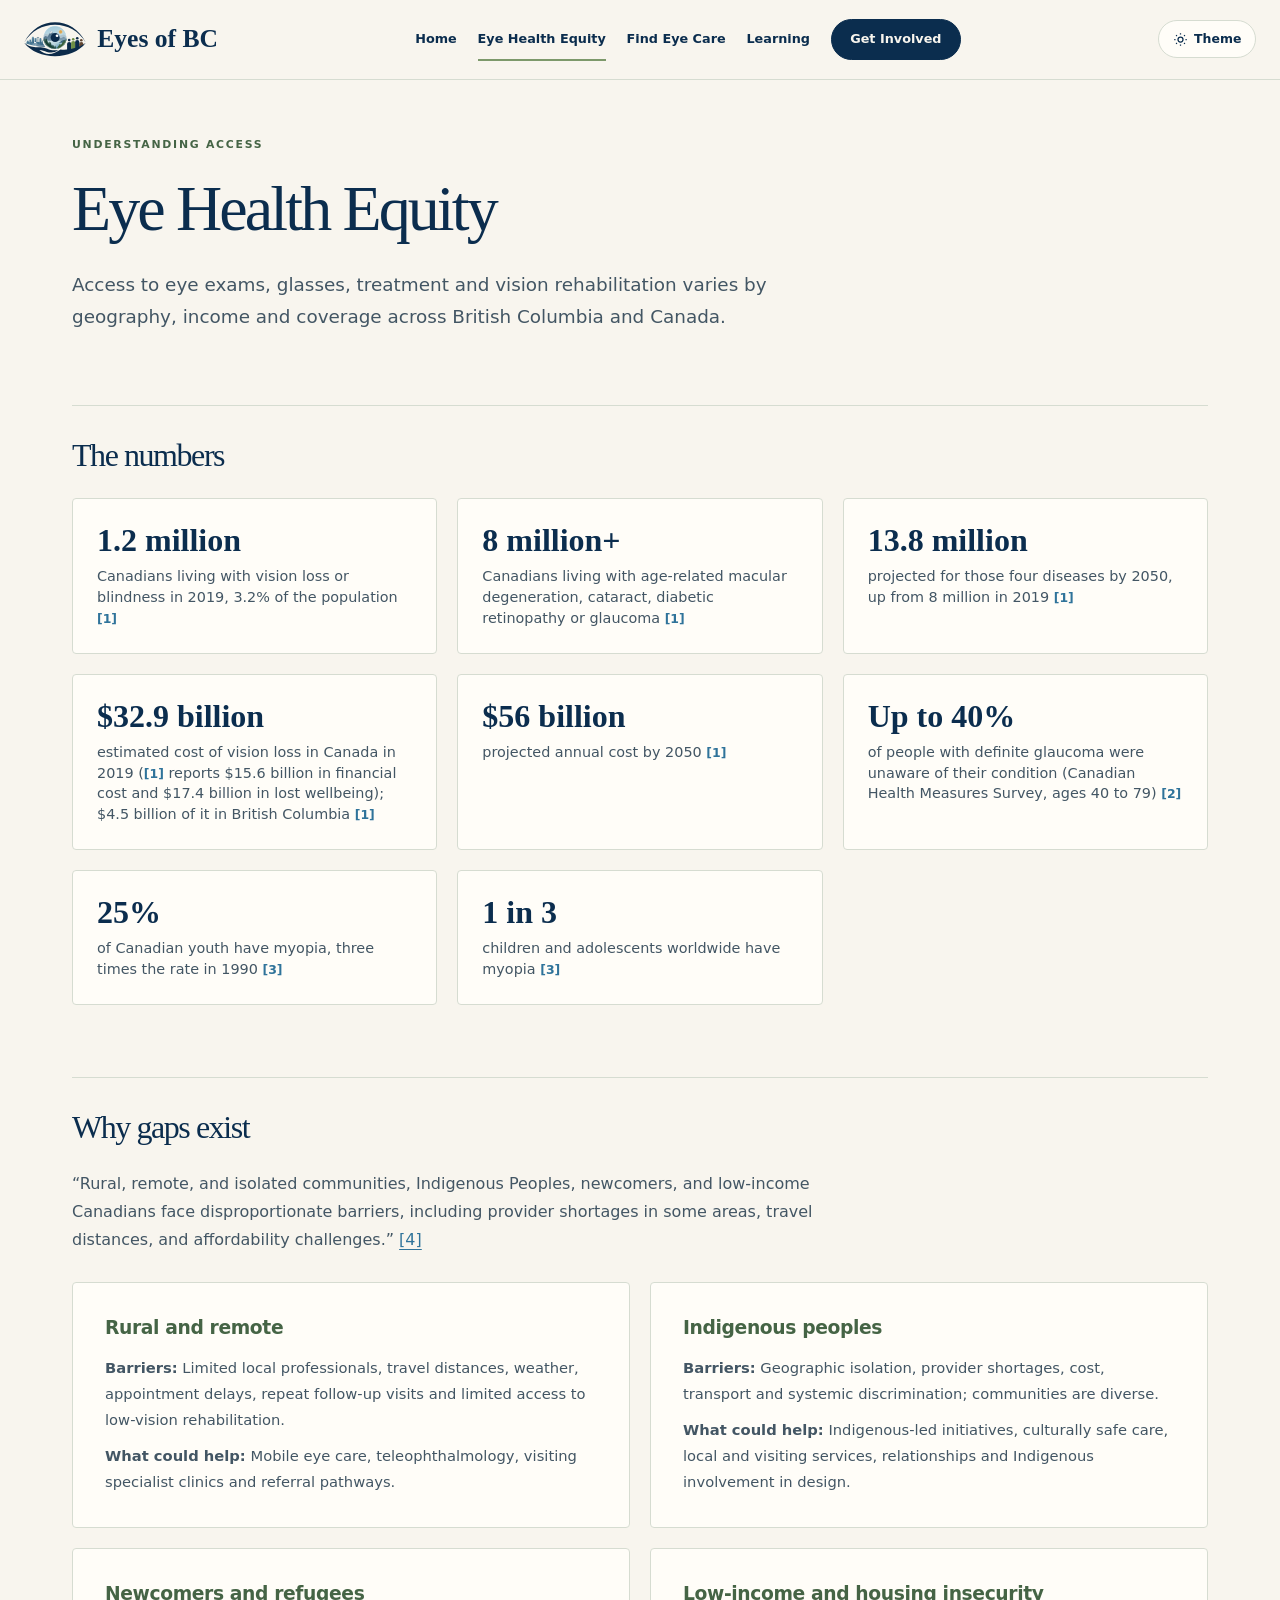
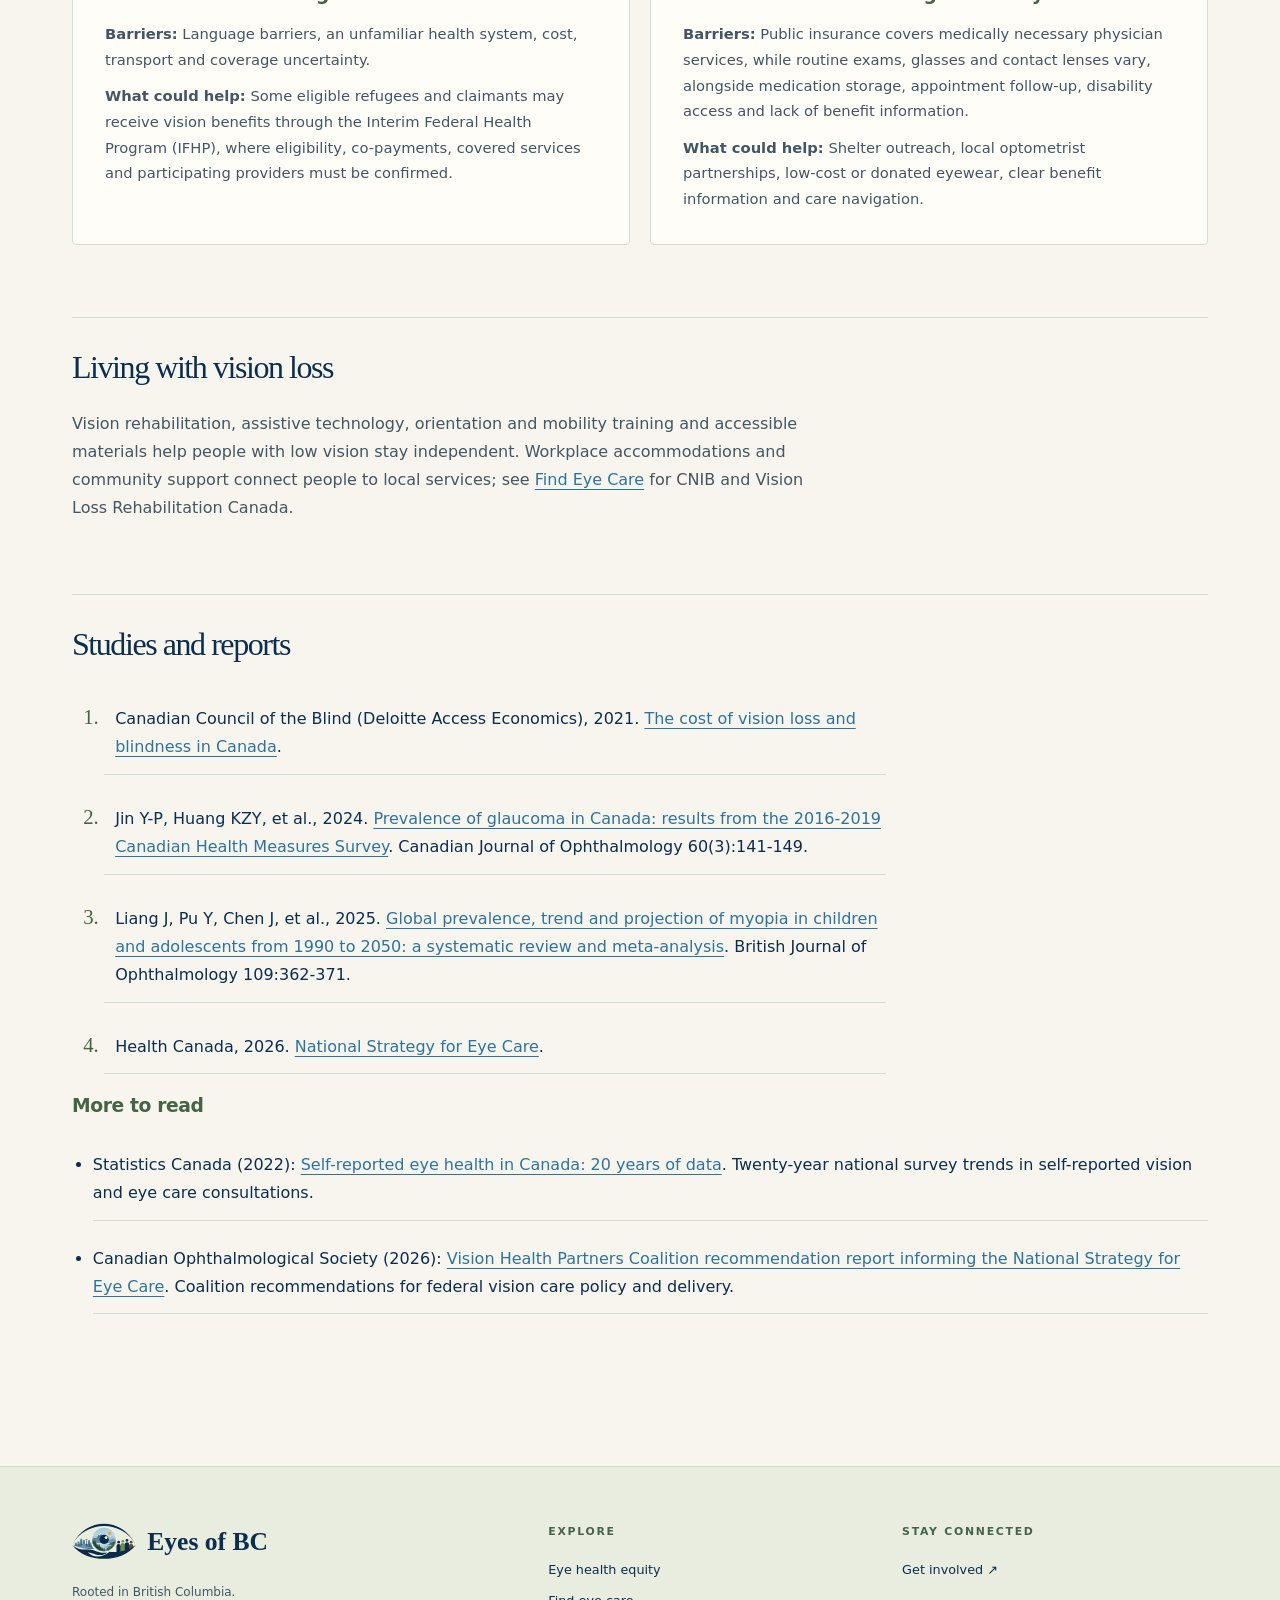
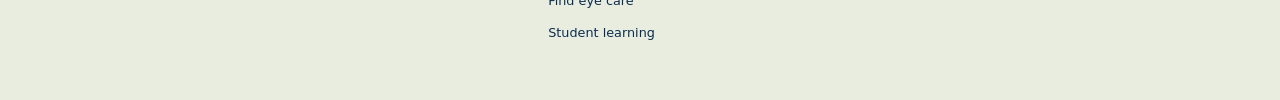
==== commit 230732ce: "Fix Instagram panel clipping, BC map rendering and duplicated text across pages" ====
--- a/eye-health-equity.html
+++ b/eye-health-equity.html
@@ -1,3 +1,3 @@
 <!doctype html>
-<html lang="en"><head><meta charset="utf-8"><script>document.documentElement.classList.add('js')</script><meta name="viewport" content="width=device-width, initial-scale=1"><meta name="description" content="Eyes of BC is a medical student-led community initiative supporting eye-health awareness and access to vision care across British Columbia."><meta name="theme-color" content="#0B2D4E"><title>Eye Health Equity | Eyes of BC</title><link rel="icon" type="image/svg+xml" href="assets/logo-emblem.svg"><link rel="stylesheet" href="css/style.css?v=20261115b"><script src="js/main.js?v=20261115b" defer></script></head>
-<body><a class="skip" href="#main">Skip to content</a><header><a class="brand" href="index.html" aria-label="Eyes of BC home"><img class="brand-logo" src="assets/logo-emblem.svg" alt="Eyes of BC">Eyes of BC</a><button class="menu-toggle" type="button" aria-expanded="false" aria-controls="main-nav" hidden>Menu <span aria-hidden="true">+</span></button><nav id="main-nav" aria-label="Main navigation"><a href="index.html">Home</a><a href="eye-health-equity.html" aria-current="page">Eye Health Equity</a><a href="find-eye-care.html">Find Eye Care</a><a href="learning.html">Learning</a><a href="get-involved.html">Get Involved</a></nav></header><main id="main"><p class="eyebrow">Understanding access</p><h1>Eye Health Equity</h1><div class="facts"><article><p>By 2050 vision loss or blindness could affect twice as many Canadians</p><p class="source">Source: Health Canada, National Strategy for Eye Care (2026), June 2026. Underlying studies: awaiting content.</p></article></div><section><h2>Why gaps exist</h2><p>travel distance, cost of exams/glasses/medication/transport, language, limited awareness of benefits, difficulty navigating care.</p></section><section><h2>Rural &amp; Remote</h2><p>limited local professionals, travel, delays, repeat follow-up, low-vision rehab access, weather</p><h3>What could help</h3><p>mobile eye care, teleophthalmology, visiting specialist clinics, referral pathways</p></section><section><h2>Indigenous Eye Health</h2><p>geographic isolation, shortages, cost, transport, systemic discrimination; communities are diverse</p><h3>What could help</h3><p>Indigenous-led initiatives, culturally safe care, local/visiting services, clear benefit info, relationships, Indigenous involvement in design</p></section><section><h2>Refugees &amp; Newcomers</h2><p>language, unfamiliar system, cost, transport, coverage uncertainty</p><h3>What could help</h3><p>some eligible refugees and claimants may receive vision benefits through the Interim Federal Health Program (IFHP), eligibility, co-payments, covered services and participating providers must be confirmed</p></section><section><h2>Housing Insecurity</h2><p>exams, glasses, medication storage, follow-up</p><h3>What could help</h3><p>shelter outreach, local optometrist partnerships, low-cost/donated eyewear, navigation</p></section><section><h2>Financial &amp; other barriers</h2><p>medically necessary physician services publicly insured; routine exams, glasses, contacts vary; transport, language, disability access, appointments, rehab, lack of benefit info</p><h3>What could help</h3><p>clear benefit info</p></section><section><h2>Living Well With Vision Loss</h2><h3>What could help</h3><p>rehab, assistive technology, orientation and mobility, accessible materials, workplace accommodations, community support</p></section></main><footer><div class="footer-intro"><a class="brand" href="index.html"><img src="assets/logo-emblem.svg" width="64" height="37" alt="">Eyes of BC</a><p class="footer-location">Rooted in British Columbia.</p></div><div class="footer-links"><p class="eyebrow">Explore</p><a href="eye-health-equity.html">Eye health equity</a><a href="find-eye-care.html">Find eye care</a><a href="learning.html">Student learning</a></div><div class="footer-links"><p class="eyebrow">Stay connected</p><a href="get-involved.html">Get involved <span aria-hidden="true">↗</span></a><a href="https://www.instagram.com/eyesofbritishcolumbia/">@eyesofbritishcolumbia <span aria-hidden="true">↗</span></a></div></footer></body></html>+<html lang="en"><head><meta charset="utf-8"><script>document.documentElement.classList.add('js');(()=>{try{const s=localStorage.getItem('theme');const d=s?s==='dark':matchMedia('(prefers-color-scheme: dark)').matches;document.documentElement.setAttribute('data-theme',d?'dark':'light')}catch{}})()</script><meta name="viewport" content="width=device-width, initial-scale=1"><meta name="description" content="Eyes of BC is a medical student-led community initiative supporting eye-health awareness and access to vision care across British Columbia."><meta name="theme-color" content="#0B2D4E"><title>Eye Health Equity | Eyes of BC</title><link rel="icon" type="image/svg+xml" href="assets/logo-emblem.svg"><link rel="stylesheet" href="css/style.css?v=20261115h"><script src="js/main.js?v=20261115h" defer></script></head>
+<body><a class="skip" href="#main">Skip to content</a><header><a class="brand" href="index.html" aria-label="Eyes of BC home"><img class="brand-logo" src="assets/logo-emblem.svg" alt="Eyes of BC">Eyes of BC</a><button class="menu-toggle" type="button" aria-expanded="false" aria-controls="main-nav" hidden>Menu <span aria-hidden="true">+</span></button><nav id="main-nav" aria-label="Main navigation"><a href="index.html">Home</a><a href="eye-health-equity.html" aria-current="page">Eye Health Equity</a><a href="find-eye-care.html">Find Eye Care</a><a href="learning.html">Learning</a><a href="get-involved.html">Get Involved</a></nav><button class="theme-toggle" type="button" aria-pressed="false"><svg class="icon-sun" viewBox="0 0 24 24" fill="none" stroke="currentColor" stroke-width="2" aria-hidden="true"><circle cx="12" cy="12" r="4"/><path d="M12 2v2m0 16v2M4.93 4.93l1.41 1.41m11.32 11.32 1.41 1.41M2 12h2m16 0h2M4.93 19.07l1.41-1.41m11.32-11.32 1.41-1.41"/></svg><svg class="icon-moon" viewBox="0 0 24 24" fill="none" stroke="currentColor" stroke-width="2" aria-hidden="true"><path d="M21 12.79A9 9 0 1 1 11.21 3 7 7 0 0 0 21 12.79Z"/></svg>Theme</button></header><main id="main"><p class="eyebrow">Understanding access</p><h1>Eye Health Equity</h1><p>Access to eye exams, glasses, treatment and vision rehabilitation varies by geography, income and coverage across British Columbia and Canada.</p><section><h2>The numbers</h2><div class="stat-grid"><article><strong>1.2 million</strong><p>Canadians living with vision loss or blindness in 2019, 3.2% of the population <a href="#sources">[1]</a></p></article><article><strong>8 million+</strong><p>Canadians living with age-related macular degeneration, cataract, diabetic retinopathy or glaucoma <a href="#sources">[1]</a></p></article><article><strong>13.8 million</strong><p>projected for those four diseases by 2050, up from 8 million in 2019 <a href="#sources">[1]</a></p></article><article><strong>$32.9 billion</strong><p>estimated cost of vision loss in Canada in 2019 (<a href="#sources">[1]</a> reports $15.6 billion in financial cost and $17.4 billion in lost wellbeing); $4.5 billion of it in British Columbia <a href="#sources">[1]</a></p></article><article><strong>$56 billion</strong><p>projected annual cost by 2050 <a href="#sources">[1]</a></p></article><article><strong>Up to 40%</strong><p>of people with definite glaucoma were unaware of their condition (Canadian Health Measures Survey, ages 40 to 79) <a href="#sources">[2]</a></p></article><article><strong>25%</strong><p>of Canadian youth have myopia, three times the rate in 1990 <a href="#sources">[3]</a></p></article><article><strong>1 in 3</strong><p>children and adolescents worldwide have myopia <a href="#sources">[3]</a></p></article></div></section><section><h2>Why gaps exist</h2><p>&ldquo;Rural, remote, and isolated communities, Indigenous Peoples, newcomers, and low-income Canadians face disproportionate barriers, including provider shortages in some areas, travel distances, and affordability challenges.&rdquo; <a href="#sources">[4]</a></p><div class="cards"><article class="card"><h3>Rural and remote</h3><p><strong>Barriers:</strong> Limited local professionals, travel distances, weather, appointment delays, repeat follow-up visits and limited access to low-vision rehabilitation.</p><p><strong>What could help:</strong> Mobile eye care, teleophthalmology, visiting specialist clinics and referral pathways.</p></article><article class="card"><h3>Indigenous peoples</h3><p><strong>Barriers:</strong> Geographic isolation, provider shortages, cost, transport and systemic discrimination; communities are diverse.</p><p><strong>What could help:</strong> Indigenous-led initiatives, culturally safe care, local and visiting services, relationships and Indigenous involvement in design.</p></article><article class="card"><h3>Newcomers and refugees</h3><p><strong>Barriers:</strong> Language barriers, an unfamiliar health system, cost, transport and coverage uncertainty.</p><p><strong>What could help:</strong> Some eligible refugees and claimants may receive vision benefits through the Interim Federal Health Program (IFHP), where eligibility, co-payments, covered services and participating providers must be confirmed.</p></article><article class="card"><h3>Low-income and housing insecurity</h3><p><strong>Barriers:</strong> Public insurance covers medically necessary physician services, while routine exams, glasses and contact lenses vary, alongside medication storage, appointment follow-up, disability access and lack of benefit information.</p><p><strong>What could help:</strong> Shelter outreach, local optometrist partnerships, low-cost or donated eyewear, clear benefit information and care navigation.</p></article></div></section><section><h2>Living with vision loss</h2><p>Vision rehabilitation, assistive technology, orientation and mobility training and accessible materials help people with low vision stay independent. Workplace accommodations and community support connect people to local services; see <a href="find-eye-care.html">Find Eye Care</a> for CNIB and Vision Loss Rehabilitation Canada.</p></section><section id="sources"><h2>Studies and reports</h2><ol><li id="ref-1">Canadian Council of the Blind (Deloitte Access Economics), 2021. <a href="https://www.fightingblindness.ca/wp-content/uploads/2021/12/Deloitte-Cost-of-vision-loss-and-blindness-in-Canada-report-May-2021.pdf" target="_blank" rel="noopener">The cost of vision loss and blindness in Canada</a>.</li><li id="ref-2">Jin Y-P, Huang KZY, et al., 2024. <a href="https://doi.org/10.1016/j.jcjo.2024.08.016" target="_blank" rel="noopener">Prevalence of glaucoma in Canada: results from the 2016-2019 Canadian Health Measures Survey</a>. Canadian Journal of Ophthalmology 60(3):141-149.</li><li id="ref-3">Liang J, Pu Y, Chen J, et al., 2025. <a href="https://doi.org/10.1136/bjo-2024-325427" target="_blank" rel="noopener">Global prevalence, trend and projection of myopia in children and adolescents from 1990 to 2050: a systematic review and meta-analysis</a>. British Journal of Ophthalmology 109:362-371.</li><li id="ref-4">Health Canada, 2026. <a href="https://www.canada.ca/en/health-canada/services/publications/health-system-services/national-strategy-eye-care.html" target="_blank" rel="noopener">National Strategy for Eye Care</a>.</li></ol><h3>More to read</h3><ul><li>Statistics Canada (2022): <a href="https://doi.org/10.25318/82-003-x202200400002-eng" target="_blank" rel="noopener">Self-reported eye health in Canada: 20 years of data</a>. Twenty-year national survey trends in self-reported vision and eye care consultations.</li><li>Canadian Ophthalmological Society (2026): <a href="https://www.cos-sco.ca/wp-content/uploads/2026/02/VHPC-Recommendation-Report_-Informing-a-National-Strategy-for-Eye-Care-01.15.2026_ENG-1.pdf" target="_blank" rel="noopener">Vision Health Partners Coalition recommendation report informing the National Strategy for Eye Care</a>. Coalition recommendations for federal vision care policy and delivery.</li></ul></section></main><footer><div class="footer-intro"><a class="brand" href="index.html"><img src="assets/logo-emblem.svg" width="64" height="37" alt="">Eyes of BC</a><p class="footer-location">Rooted in British Columbia.</p></div><div class="footer-links"><p class="eyebrow">Explore</p><a href="eye-health-equity.html">Eye health equity</a><a href="find-eye-care.html">Find eye care</a><a href="learning.html">Student learning</a></div><div class="footer-links"><p class="eyebrow">Stay connected</p><a href="get-involved.html">Get involved <span aria-hidden="true">↗</span></a></div></footer></body></html>
--- a/css/style.css
+++ b/css/style.css
@@ -1,39 +1,175 @@
 :root {
-  --navy: #0b2d4e;
-  --blue: #2f739a;
-  --sage: #7d996b;
-  --ivory: #f8f5ee;
-  --gold: #ddaa4c;
+  color-scheme: light;
+  --navy: #0B2D4E;
+  --blue: #2F739A;
+  --sage: #7D996B;
+  --ivory: #F8F5EE;
+  --gold: #DDAA4C;
+  --bg: var(--ivory);
+  --surface: #fffdf8;
+  --surface-alt: #edf0e6;
+  --surface-muted: #e9eddf;
+  --surface-tint: #f4f5ef;
+  --surface-pill: #eaf0e0;
+  --surface-mark: #e5ecdc;
+  --surface-press: #e4e9d9;
+  --surface-map: #e3e9dc;
+  --surface-status: #eaf0e5;
+  --surface-selected: #edf2e7;
+  --surface-hover: #edf1e6;
+  --hero-grad-1: #f1f3e6;
+  --hero-grad-2: #e4eadc;
+  --heading: var(--navy);
+  --text: var(--navy);
   --ink: #435664;
   --line: #d6dcd1;
+  --line-strong: #9aa99f;
+  --line-hover: #9eaf93;
+  --line-soft: #cdd6c5;
+  --line-footer: #d1dac7;
+  --line-pill: #c8d3bd;
+  --line-card: #d5decb;
+  --line-art: #c5d0be;
+  --line-caption: #bfcbb7;
+  --line-orbit: #d7ddcb;
+  --line-hoop: #b9c7a9;
+  --line-map: #bdcab7;
   --green: #456445;
+  --btn-bg: var(--blue);
+  --btn-hover: #235d7e;
+  --btn-fg: #ffffff;
+  --navy-btn-bg: var(--navy);
+  --navy-btn-hover: #16436f;
+  --navy-btn-fg: var(--ivory);
+  --sec-btn-bg: rgba(248, 245, 238, .88);
+  --sec-btn-hover: var(--ivory);
+  --band-bg: var(--navy);
+  --band-fg: var(--ivory);
+  --band-muted: #dce5df;
+  --band-sub: #dce6ed;
+  --band-source: #c5d6db;
+  --band-eyebrow: #b6cda5;
+  --band-btn-bg: #e8eddf;
+  --band-btn-hover: #ffffff;
+  --band-btn-fg: var(--navy);
+  --band-divider: #ffffff2e;
+  --band-rule: #ffffff26;
+  --band-edge: transparent;
+  --shadow-header: #0b2d4e0a;
+  --shadow-card: #0b2d4e06;
+  --shadow-map: #0b2d4e0d;
+  --leaflet-link: #205e81;
+  --hero-filter: none;
+  --logo-bg: transparent;
+  --logo-pad: 0;
+  --logo-radius: 0;
+  --ig-surface: #fffdf8;
+  --ig-quote-bg: #edf0e5;
+  --ig-fg: #0B2D4E;
+  --ig-link: #2F739A;
+  --map-a: #b8c9a9;
+  --map-b: #a9bd99;
+  --map-c: #c4d3b6;
+  --map-d: #9fb48f;
+  --map-edge: #f8f5ee;
+  --map-pin: #0b2d4e;
+}
+[data-theme="dark"] {
+  color-scheme: dark;
+  --blue: #7fb6d6;
+  --sage: #9fba8d;
+  --bg: #0e1a26;
+  --surface: #162636;
+  --surface-alt: #162636;
+  --surface-muted: #132230;
+  --surface-tint: #132230;
+  --surface-pill: #1e3346;
+  --surface-mark: #1e3346;
+  --surface-press: #1b2e40;
+  --surface-map: #132230;
+  --surface-status: #162636;
+  --surface-selected: #1e3346;
+  --surface-hover: #1e3346;
+  --hero-grad-1: #1a2d3f;
+  --hero-grad-2: #132230;
+  --heading: #f1f5f8;
+  --text: #e8edf1;
+  --ink: #a9b8c4;
+  --line: #2a3f52;
+  --line-strong: #3d566e;
+  --line-hover: #537391;
+  --line-soft: #2a3f52;
+  --line-footer: #2a3f52;
+  --line-pill: #385066;
+  --line-card: #2a3f52;
+  --line-art: #2a3f52;
+  --line-caption: #2a3f52;
+  --line-orbit: #2a3f52;
+  --line-hoop: #385066;
+  --line-map: #2a3f52;
+  --green: #9fba8d;
+  --btn-bg: #7fb6d6;
+  --btn-hover: #9ac7e2;
+  --btn-fg: #0B2D4E;
+  --navy-btn-bg: #F8F5EE;
+  --navy-btn-hover: #e4eadc;
+  --navy-btn-fg: #0B2D4E;
+  --sec-btn-bg: transparent;
+  --sec-btn-hover: #162636;
+  --band-bg: #0B2D4E;
+  --band-fg: #F8F5EE;
+  --band-btn-bg: #F8F5EE;
+  --band-btn-hover: #e4eadc;
+  --band-btn-fg: #0B2D4E;
+  --band-edge: #2a3f52;
+  --shadow-header: #00000040;
+  --shadow-card: #00000033;
+  --shadow-map: #0000004d;
+  --leaflet-link: #205e81;
+  --hero-filter: brightness(.85);
+  --logo-bg: #F8F5EE;
+  --logo-pad: 4px;
+  --logo-radius: 10px;
+  --map-a: #3d5a4a;
+  --map-b: #355243;
+  --map-c: #46634f;
+  --map-d: #30493c;
+  --map-edge: #162636;
+  --map-pin: #f1d38a;
 }
 * { box-sizing: border-box; }
 html { scroll-behavior: smooth; scroll-padding-top: 7rem; }
-body { margin: 0; background: var(--ivory); color: var(--navy); font: 1rem/1.75 system-ui, -apple-system, sans-serif; -webkit-font-smoothing: antialiased; }
+body { margin: 0; background: var(--bg); color: var(--text); font: 1rem/1.75 system-ui, -apple-system, sans-serif; -webkit-font-smoothing: antialiased; }
 a { color: var(--blue); text-underline-offset: .25em; }
 a:hover { text-decoration-thickness: 2px; }
 button, input, select, textarea { font: inherit; }
 a, button, input, select, textarea { -webkit-tap-highlight-color: transparent; }
 :focus-visible { outline: 3px solid var(--blue); outline-offset: 5px; }
 [hidden] { display: none !important; }
-header { position: sticky; top: 0; z-index: 50; display: flex; align-items: center; justify-content: space-between; gap: 1.5rem; padding: 1.2rem max(1.5rem, calc((100% - 1240px) / 2)); background: var(--ivory); border-bottom: 1px solid var(--line); transition: box-shadow .2s; }
-header.is-scrolled { box-shadow: 0 6px 24px #0b2d4e0a; }
-.brand { display: inline-flex; align-items: center; gap: .7rem; color: var(--navy); font: 600 1.6rem/1.2 Georgia, serif; text-decoration: none; white-space: nowrap; }
+header { position: sticky; top: 0; z-index: 50; display: flex; align-items: center; justify-content: space-between; gap: 1.5rem; padding: 1.2rem max(1.5rem, calc((100% - 1240px) / 2)); background: var(--bg); border-bottom: 1px solid var(--line); transition: box-shadow .2s; }
+header.is-scrolled { box-shadow: 0 6px 24px var(--shadow-header); }
+.brand { display: inline-flex; align-items: center; gap: .7rem; color: var(--heading); font: 600 1.6rem/1.2 Georgia, serif; text-decoration: none; white-space: nowrap; }
 .brand-logo { display: block; width: 62px; height: auto; }
+.brand img, .hero-emblem, .hero-wordmark { background: var(--logo-bg); padding: var(--logo-pad); border-radius: var(--logo-radius); }
 nav { display: flex; align-items: center; gap: 1.3rem; }
-nav a { padding: .55rem 0; font-size: .8rem; font-weight: 550; color: var(--navy); text-decoration: none; white-space: nowrap; }
+nav a { padding: .55rem 0; font-size: .8rem; font-weight: 550; color: var(--text); text-decoration: none; white-space: nowrap; }
 nav a[aria-current] { box-shadow: 0 2px var(--sage); }
 nav a:hover { color: var(--green); }
-nav a:last-child { background: var(--navy); border: 1px solid var(--navy); border-radius: 30px; padding: .5rem 1.15rem; color: var(--ivory); }
-nav a:last-child:hover { background: #16436f; border-color: #16436f; color: var(--ivory); }
+nav a:last-child { background: var(--navy-btn-bg); border: 1px solid var(--navy-btn-bg); border-radius: 30px; padding: .5rem 1.15rem; color: var(--navy-btn-fg); }
+nav a:last-child:hover { background: var(--navy-btn-hover); border-color: var(--navy-btn-hover); color: var(--navy-btn-fg); }
 nav a:last-child[aria-current] { box-shadow: 0 0 0 2px var(--sage); }
 .menu-toggle { display: none; }
+.theme-toggle { display: inline-flex; align-items: center; gap: .4rem; padding: .45rem .85rem; border: 1px solid var(--line); border-radius: 30px; background: var(--surface); color: var(--text); font-size: .78rem; font-weight: 600; cursor: pointer; }
+.theme-toggle:hover { background: var(--surface-hover); border-color: var(--sage); color: var(--text); }
+.theme-toggle svg { width: 15px; height: 15px; flex-shrink: 0; }
+.theme-toggle .icon-moon { display: none; }
+[data-theme="dark"] .theme-toggle .icon-sun { display: none; }
+[data-theme="dark"] .theme-toggle .icon-moon { display: block; }
 main { max-width: 1200px; margin: auto; padding: 3.5rem 2rem 5rem; }
-h1, h2 { font-family: Georgia, 'Times New Roman', serif; font-weight: 400; line-height: 1.12; letter-spacing: -.045em; text-wrap: balance; }
+h1, h2 { font-family: Georgia, 'Times New Roman', serif; font-weight: 400; line-height: 1.12; letter-spacing: -.045em; text-wrap: balance; color: var(--heading); }
 h1 { max-width: 900px; margin: 1.2rem 0 1.5rem; font-size: clamp(2.6rem, 5vw, 4.5rem); }
 h2 { margin: 0 0 1.5rem; font-size: clamp(2rem, 3.5vw, 3rem); }
-h3 { font-size: 1.17rem; line-height: 1.4; font-weight: 650; letter-spacing: -.02em; }
+h3 { font-size: 1.17rem; line-height: 1.4; font-weight: 650; letter-spacing: -.02em; color: var(--heading); }
 p { max-width: 73ch; margin: 0 0 1.25rem; color: var(--ink); }
 section { margin: 4.5rem 0; }
 main > h1 + p { font-size: 1.15rem; max-width: 65ch; }
@@ -43,27 +179,27 @@
 .hero h1 em { font-weight: 400; color: var(--green); }
 .hero .eyebrow { display: flex; align-items: center; gap: .6rem; }
 .status-dot { width: 7px; height: 7px; border-radius: 50%; background: var(--sage); }
-.tagline { font-size: .93rem; font-weight: 600; color: var(--navy); }
+.tagline { font-size: .93rem; font-weight: 600; color: var(--text); }
 .hero-description { max-width: 48ch; font-size: 1rem; }
 .actions { display: flex; align-items: center; gap: 1.3rem; flex-wrap: wrap; margin-top: 2rem; }
-.button, button { display: inline-flex; justify-content: center; align-items: center; gap: 1.25rem; padding: .8rem 1.15rem; border: 1px solid var(--blue); border-radius: 3px; background: var(--blue); color: white; font-size: .84rem; font-weight: 600; text-decoration: none; cursor: pointer; }
-.button:hover, button:hover { background: #235d7e; border-color: #235d7e; }
-.button.secondary { background: transparent; color: var(--navy); border-color: var(--navy); }
-.text-link { color: var(--navy); font-size: .82rem; font-weight: 600; text-decoration: none; padding: .8rem 0; border-bottom: 1px solid var(--sage); }
+.button, button { display: inline-flex; justify-content: center; align-items: center; gap: 1.25rem; padding: .8rem 1.15rem; border: 1px solid var(--btn-bg); border-radius: 3px; background: var(--btn-bg); color: var(--btn-fg); font-size: .84rem; font-weight: 600; text-decoration: none; cursor: pointer; }
+.button:hover, button:hover { background: var(--btn-hover); border-color: var(--btn-hover); }
+.button.secondary { background: transparent; color: var(--text); border-color: var(--text); }
+.text-link { color: var(--text); font-size: .82rem; font-weight: 600; text-decoration: none; padding: .8rem 0; border-bottom: 1px solid var(--sage); }
 .text-link span { margin-left: .5rem; }
 .hero-art { position: relative; padding: 1.5rem 1.2rem 1.2rem; min-width: 0; }
-.art-window { position: relative; display: flex; flex-direction: column; justify-content: center; align-items: center; min-height: 440px; padding: 3.2rem 1.8rem 1.7rem; border: 1px solid #c5d0be; border-radius: 48% 48% 6px 6px; background: radial-gradient(ellipse at 50% 25%, #f1f3e6, #e4eadc); }
+.art-window { position: relative; display: flex; flex-direction: column; justify-content: center; align-items: center; min-height: 440px; padding: 3.2rem 1.8rem 1.7rem; border: 1px solid var(--line-art); border-radius: 48% 48% 6px 6px; background: radial-gradient(ellipse at 50% 25%, var(--hero-grad-1), var(--hero-grad-2)); }
 .art-window > .eyebrow { font-size: .59rem; text-align: center; margin-bottom: 2.5rem; }
 .hero-emblem { display: block; width: 100%; max-width: 350px; height: auto; }
 .hero-wordmark { display: block; width: 80%; height: auto; margin: 1.2rem 0 1.6rem; }
-.art-caption { border-top: 1px solid #bfcbb7; padding-top: 1rem; width: 100%; text-align: center; color: var(--green); font: italic .88rem/1.5 Georgia, serif; }
+.art-caption { border-top: 1px solid var(--line-caption); padding-top: 1rem; width: 100%; text-align: center; color: var(--green); font: italic .88rem/1.5 Georgia, serif; }
 .art-caption span { float: left; font-style: normal; font-size: 2.2rem; margin-left: .4rem; color: var(--sage); }
-.art-orbit { position: absolute; inset: .4rem 0 0; border: 1px solid #d7ddcb; border-radius: 49% 49% 8px 8px; transform: rotate(5deg); }
+.art-orbit { position: absolute; inset: .4rem 0 0; border: 1px solid var(--line-orbit); border-radius: 49% 49% 8px 8px; transform: rotate(5deg); }
 .art-label { position: absolute; right: -.7rem; top: 50%; writing-mode: vertical-rl; color: var(--green); font-size: .58rem; letter-spacing: .22em; }
 .pathways { display: grid; grid-template-columns: repeat(3, minmax(0, 1fr)); border-block: 1px solid var(--line); }
-.pathways > a { display: flex; align-items: center; gap: .9rem; padding: 1.5rem 1.2rem; text-decoration: none; color: var(--navy); }
+.pathways > a { display: flex; align-items: center; gap: .9rem; padding: 1.5rem 1.2rem; text-decoration: none; color: var(--text); }
 .pathways > a + a { border-left: 1px solid var(--line); }
-.pathways > a:hover { background: #e9eddf; }
+.pathways > a:hover { background: var(--surface-muted); }
 .pathways > a > span:last-child { margin-left: auto; }
 .path-icon { color: var(--green); font-size: 1.6rem; font-weight: 400; }
 .pathways strong { display: block; font-size: .86rem; font-weight: 600; }
@@ -72,28 +208,24 @@
 .about-section h2 { max-width: 6ch; }
 .about-section > p { font-size: 1.08rem; margin: 0; }
 .cards { display: grid; grid-template-columns: repeat(2, minmax(0, 1fr)); gap: 1.25rem; margin-top: 1.75rem; }
-.card { display: flex; flex-direction: column; align-items: flex-start; min-width: 0; padding: 2rem; border: 1px solid var(--line); border-radius: 4px; background: #fffdf8; transition: box-shadow .2s, border-color .2s; }
-.card h2 { font: 400 1.8rem/1.2 Georgia, serif; letter-spacing: -.03em; margin: 0 0 .9rem; color: var(--navy); }
+.card { display: flex; flex-direction: column; align-items: flex-start; min-width: 0; padding: 2rem; border: 1px solid var(--line); border-radius: 4px; background: var(--surface); transition: box-shadow .2s, border-color .2s; }
+.card h2 { font: 400 1.8rem/1.2 Georgia, serif; letter-spacing: -.03em; margin: 0 0 .9rem; color: var(--heading); }
 .card h3 { margin: 0 0 .9rem; }
 .card p { font-size: .92rem; margin: 0; }
 .card > a:last-child, .card > .listing-links:last-child { margin-top: auto; padding-top: 1.25rem; margin-bottom: 0; }
-.card:hover, .card:focus-within { border-color: #9eaf93; box-shadow: 0 8px 24px #0b2d4e06; }
-.values-section { padding: 3rem; background: #edf0e6; border-radius: 4px; }
+.card:hover, .card:focus-within { border-color: var(--line-hover); box-shadow: 0 8px 24px var(--shadow-card); }
+.values-section { padding: 3rem; background: var(--surface-alt); border-radius: 4px; }
 .values-section .cards:first-of-type { gap: 2rem; }
 .values-section .cards:first-of-type .card { border: 0; padding: 1rem 0 1.5rem; background: transparent; box-shadow: none; }
 .values-section .cards:first-of-type h3 { color: var(--green); font: 400 1.65rem Georgia, serif; }
-.values-section .cards:last-of-type { grid-template-columns: repeat(5, minmax(0, 1fr)); gap: 1.2rem; border-top: 1px solid #cdd6c5; padding-top: 2rem; }
+.values-section .cards:last-of-type { grid-template-columns: repeat(5, minmax(0, 1fr)); gap: 1.2rem; border-top: 1px solid var(--line-soft); padding-top: 2rem; }
 .values-section .cards:last-of-type .card { padding: 0; border: 0; background: transparent; box-shadow: none; }
 .values-section .cards:last-of-type h3 { font-size: .87rem; }
 .values-section .cards:last-of-type p { font-size: .78rem; }
 #our-work { padding-top: 3.5rem; border-top: 1px solid var(--line); }
 #our-work > p:not(.eyebrow) { max-width: 75ch; margin-bottom: 1.5rem; }
-.looking-ahead { display: grid; grid-template-columns: 1fr 2fr; gap: 2rem; padding-block: 2rem; border-block: 1px solid var(--line); }
-.looking-ahead h2 { font-size: 2rem; margin: 0; }
-.looking-ahead p { margin: 0; }
-.instagram-grid { display: grid; grid-template-columns: repeat(4, minmax(0, 1fr)); align-items: stretch; gap: 1.15rem; margin: 1.5rem 0; }
+.instagram-grid { display: grid; grid-template-columns: repeat(3, minmax(0, 1fr)); gap: 1.25rem; align-items: start; margin: 1.5rem 0; }
 .instagram-grid:empty { display: none; }
-.instagram-grid > * { min-width: 0; height: 100%; }
 .team-section { padding-top: 3rem; border-top: 1px solid var(--line); }
 .team-section .cards { grid-template-columns: repeat(4, minmax(0, 1fr)); gap: 0 2rem; }
 .team-section .card { border: 0; border-bottom: 1px solid var(--line); border-radius: 0; padding: 1.8rem 0; background: transparent; box-shadow: none; }
@@ -102,12 +234,12 @@
 .team-section .card:nth-child(-n+2) { grid-column: span 2; }
 .team-section .card:nth-child(-n+2) h3 { font-size: 1.05rem; }
 .team-section .card:last-child { grid-column: 1 / -1; }
-.join-section { display: flex; justify-content: space-between; align-items: center; gap: 2rem; margin: 5rem 0 0; padding: 3rem; background: var(--navy); border-radius: 4px; }
-.join-section h2 { color: var(--ivory); }
-.join-section p { color: #dce5df; margin-bottom: 0; }
-.join-section .eyebrow { color: #b6cda5; margin-bottom: 1rem; }
-.join-section .button { flex-shrink: 0; background: #e8eddf; border-color: #e8eddf; color: var(--navy); }
-.join-section .button:hover { background: white; }
+.join-section { display: flex; justify-content: space-between; align-items: center; gap: 2rem; margin: 5rem 0 0; padding: 3rem; background: var(--band-bg); border: 1px solid var(--band-edge); border-radius: 4px; }
+.join-section h2 { color: var(--band-fg); }
+.join-section p { color: var(--band-muted); margin-bottom: 0; }
+.join-section .eyebrow { color: var(--band-eyebrow); margin-bottom: 1rem; }
+.join-section .button { flex-shrink: 0; background: var(--band-btn-bg); border-color: var(--band-btn-bg); color: var(--band-btn-fg); }
+.join-section .button:hover { background: var(--band-btn-hover); }
 body:not(.home) main > section { padding-top: 2rem; border-top: 1px solid var(--line); }
 body:not(.home) main > section > h2 { font-size: 2rem; }
 body:not(.home) main > section h3 { color: var(--green); }
@@ -119,36 +251,36 @@
 ol li { padding: .8rem 0 .8rem .7rem; border-bottom: 1px solid var(--line); }
 ol li::marker { color: var(--green); font-family: Georgia, serif; font-size: 1.3rem; }
 .facts { display: grid; grid-template-columns: repeat(2, minmax(0, 1fr)); gap: 1rem; margin-top: 3rem; }
-.facts article { padding: 2rem; border-radius: 4px; background: var(--navy); }
-.facts article > p:first-child { color: var(--ivory); font: 400 1.6rem/1.35 Georgia, serif; }
+.facts article { padding: 2rem; border-radius: 4px; background: var(--band-bg); border: 1px solid var(--band-edge); }
+.facts article > p:first-child { color: var(--band-fg); font: 400 1.6rem/1.35 Georgia, serif; }
 .facts article:last-child { grid-column: 1 / -1; }
-.facts .source { color: #c5d6db; font-size: .72rem; margin-bottom: 0; }
+.facts .source { color: var(--band-source); font-size: .72rem; margin-bottom: 0; }
 .filters { display: grid; grid-template-columns: 1.4fr repeat(3, 1fr); gap: 1rem; margin: 0 0 1.5rem; }
 label { display: grid; gap: .4rem; font-size: .8rem; font-weight: 650; }
-input, select, textarea { width: 100%; min-width: 0; background: #fffdf8; border: 1px solid #9aa99f; border-radius: 3px; color: var(--navy); padding: .75rem; }
+input, select, textarea { width: 100%; min-width: 0; background: var(--surface); border: 1px solid var(--line-strong); border-radius: 3px; color: var(--text); padding: .75rem; }
 form { display: grid; gap: 1.1rem; max-width: 650px; margin-bottom: 1.5rem; }
 form button { justify-self: start; }
-#map { height: 480px; background: #e3e9dc; border: 1px solid #bdcab7; border-radius: 4px; z-index: 0; }
+#map { height: 480px; background: var(--surface-map); border: 1px solid var(--line-map); border-radius: 4px; z-index: 0; }
 .map-panel { margin-top: 2rem; }
 .review { font-size: .8rem; }
-#map-status { padding: 1rem 1.25rem; background: #eaf0e5; border-radius: 3px; margin-top: 1rem; }
+#map-status { padding: 1rem 1.25rem; background: var(--surface-status); border-radius: 3px; margin-top: 1rem; }
 #listings { list-style: none; padding: 0; margin: 0; }
 #listings li { padding: 1.25rem 1.5rem; margin: 0; border-bottom: 1px solid var(--line); }
-#listings li.selected { background: #edf2e7; box-shadow: inset 3px 0 var(--green); }
+#listings li.selected { background: var(--surface-selected); box-shadow: inset 3px 0 var(--green); }
 #listings h3 { margin-top: 0; }
-.leaflet-container { font-family: inherit; }
-.leaflet-container a { color: #205e81; }
+.leaflet-container { font-family: inherit; color: var(--navy); }
+.leaflet-container a { color: var(--leaflet-link); }
 .leaflet-control-attribution { color: var(--navy); }
-.leaflet-popup-content p { margin: .35rem 0; font-size: .82rem; }
+.leaflet-popup-content p { margin: .35rem 0; font-size: .82rem; color: var(--navy); }
 .leaflet-popup-content button { margin-top: .5rem; padding: .35rem .75rem; font-size: .78rem; }
-footer { display: grid; grid-template-columns: 1.4fr 1fr 1fr; gap: 3rem; padding: 3.5rem max(2rem, calc((100% - 1136px) / 2)); background: #e9eddf; border-top: 1px solid #d1dac7; }
+footer { display: grid; grid-template-columns: 1.4fr 1fr 1fr; gap: 3rem; padding: 3.5rem max(2rem, calc((100% - 1136px) / 2)); background: var(--surface-muted); border-top: 1px solid var(--line-footer); }
 .footer-intro > p { font: italic 1.05rem Georgia, serif; margin: 1rem 0; }
 .footer-intro .footer-location { font: .75rem system-ui, sans-serif; }
 .footer-links { display: flex; flex-direction: column; align-items: flex-start; gap: .55rem; }
 .footer-links .eyebrow { margin-bottom: .6rem; }
-.footer-links a { color: var(--navy); font-size: .8rem; text-decoration: none; overflow-wrap: anywhere; }
+.footer-links a { color: var(--text); font-size: .8rem; text-decoration: none; overflow-wrap: anywhere; }
 .footer-links a:hover { text-decoration: underline; }
-.skip { position: absolute; left: 1rem; top: -5rem; z-index: 10000; padding: .7rem; background: white; }
+.skip { position: absolute; left: 1rem; top: -5rem; z-index: 10000; padding: .7rem; background: var(--surface); color: var(--text); }
 .skip:focus { top: 1rem; }
 a, button { transition: background-color .2s, color .2s; }
 @view-transition { navigation: auto; }
@@ -158,7 +290,7 @@
 @keyframes enter { from { opacity: .65; transform: translateY(12px); } to { opacity: 1; transform: none; } }
 @media (max-width: 1099px) {
   header { flex-wrap: wrap; gap: 1rem; }
-  .js .menu-toggle:not([hidden]) { display: inline-flex; padding: .45rem .75rem; background: transparent; color: var(--navy); border-color: var(--line); }
+  .js .menu-toggle:not([hidden]) { display: inline-flex; padding: .45rem .75rem; background: transparent; color: var(--text); border-color: var(--line); }
   .menu-toggle span { font-size: 1.2rem; line-height: 1; }
   .menu-toggle[aria-expanded="true"] span { transform: rotate(45deg); }
   nav { width: 100%; flex-wrap: wrap; gap: .6rem 1.5rem; }
@@ -179,7 +311,7 @@
   nav a { width: 50%; padding: .8rem .5rem; white-space: normal; }
   nav a[aria-current] { box-shadow: none; color: var(--green); font-weight: 750; text-decoration: underline; }
   nav a:last-child { border-radius: 30px; padding: .5rem 1rem; width: auto; align-self: flex-start; margin-top: .4rem; }
-  nav a:last-child[aria-current] { color: var(--ivory); }
+  nav a:last-child[aria-current] { color: var(--navy-btn-fg); }
   .hero { grid-template-columns: 1fr; gap: 2.5rem; padding-top: .5rem; }
   .hero h1 { font-size: clamp(3.3rem, 10vw, 4.5rem); }
   .hero-art { max-width: 420px; width: 100%; justify-self: center; }
@@ -197,7 +329,6 @@
   .values-section { padding: 2rem 1.5rem; }
   .values-section .cards:first-of-type { grid-template-columns: 1fr; gap: .5rem; }
   .values-section .cards:last-of-type { grid-template-columns: repeat(2, minmax(0, 1fr)); }
-  .looking-ahead { grid-template-columns: 1fr; gap: 1rem; }
   .instagram-grid { grid-template-columns: 1fr; }
   .team-section .cards { grid-template-columns: repeat(2, minmax(0, 1fr)); gap: 0 1.5rem; }
   .team-section .card:nth-child(-n+2) { grid-column: auto; }
@@ -217,7 +348,7 @@
   html { scroll-behavior: auto; }
   *, *::before, *::after { animation: none !important; transition: none !important; }
 }
-.research-details { max-width: 700px; border: 1px solid var(--line); border-radius: 4px; background: #fffdf8; padding: 1.25rem 1.5rem; }
+.research-details { max-width: 700px; border: 1px solid var(--line); border-radius: 4px; background: var(--surface); padding: 1.25rem 1.5rem; }
 .research-details summary { cursor: pointer; color: var(--blue); font-weight: 600; }
 .research-details[open] summary { margin-bottom: 1.5rem; }
 .research-details h3 { margin-bottom: .4rem; }
@@ -226,20 +357,22 @@
 .section-heading h2 { margin-bottom:0; }
 .section-heading .text-link { flex-shrink:0; }
 .updates-layout { display:grid; grid-template-columns:1.1fr 1fr; gap:1.5rem; }
-.social-panel,.press-panel { min-width:0; border:1px solid var(--line); border-radius:6px; overflow:hidden; background:#fffdf8; }
-.panel-topline { display:flex; align-items:center; gap:.5rem; padding:.9rem 1.15rem; border-bottom:1px solid var(--line); font-size:.72rem; color:var(--navy); min-width:0; }
+.social-panel,.press-panel { min-width:0; padding:.75rem; border:1px solid var(--line); border-radius:10px; background:var(--surface); }
+.social-panel { background:var(--ig-surface); color:var(--ig-fg); }
+.panel-topline { display:flex; align-items:center; gap:.5rem; padding:.9rem 1.15rem; border-bottom:1px solid var(--line); font-size:.72rem; color:var(--text); min-width:0; }
 .panel-topline a,.panel-topline > span:last-child:not(:first-child) { margin-left:auto; font-size:.68rem; overflow-wrap:anywhere; }
 .social-glyph { font-size:1.3rem; line-height:1; }
-.instagram-profile { display:flex; min-height:380px; padding:2rem; align-items:center; justify-content:center; flex-direction:column; text-align:center; background:radial-gradient(ellipse at top,#edf0e5,transparent 65%); }
+.instagram-profile { display:flex; padding:2rem; align-items:center; justify-content:center; flex-direction:column; text-align:center; background:radial-gradient(ellipse at top,var(--surface-alt),transparent 65%); }
 .instagram-profile h3 { font:400 2rem Georgia,serif; margin:1rem 0 .5rem; }
 .instagram-profile p { font-size:.9rem; max-width:34ch; }
-.instagram-media { margin:0; }
-.press-art { position:relative; min-height:220px; padding:1.75rem 2rem; background:#e4e9d9; overflow:hidden; }
-.press-word { position:relative; color:var(--navy); font:400 3.6rem/.95 Georgia,serif; letter-spacing:-.06em; }
+iframe.instagram-media { width:100% !important; min-width:0 !important; max-width:100% !important; margin:0 auto !important; }
+blockquote.instagram-media { width:100%; min-width:0; max-width:100%; margin:0 auto; }
+.press-art { position:relative; min-height:220px; padding:1.75rem 2rem; background:var(--surface-press); border-radius:6px; overflow:hidden; }
+.press-word { position:relative; color:var(--heading); font:400 3.6rem/.95 Georgia,serif; letter-spacing:-.06em; }
 .press-word em { color:var(--green); }
 .press-arrow { position:absolute; right:1.5rem; bottom:1rem; color:var(--green); font-size:2rem; }
-.basketball-lines { position:absolute; width:220px; height:220px; border:1px solid #b9c7a9; border-radius:50%; right:-45px; top:-50px; transform:rotate(-20deg); }
-.basketball-lines::before,.basketball-lines::after { content:''; position:absolute; width:90px; height:100%; border-inline:1px solid #b9c7a9; border-radius:50%; left:65px; }
+.basketball-lines { position:absolute; width:220px; height:220px; border:1px solid var(--line-hoop); border-radius:50%; right:-45px; top:-50px; transform:rotate(-20deg); }
+.basketball-lines::before,.basketball-lines::after { content:''; position:absolute; width:90px; height:100%; border-inline:1px solid var(--line-hoop); border-radius:50%; left:65px; }
 .basketball-lines::after { transform:rotate(90deg); }
 .press-copy { padding:1.75rem 2rem; }
 .press-copy .eyebrow { margin-bottom:.6rem; }
@@ -249,7 +382,7 @@
 .page-intro { max-width:800px; margin-bottom:3rem; }
 .page-intro h1 { font-size:clamp(2.8rem,5vw,4.5rem); }
 .map-page { max-width:1360px; }
-.map-page > .care-explorer { display:grid; grid-template-columns:360px minmax(0,1fr); border:1px solid var(--line); border-radius:6px; padding:0; margin:0 0 4rem; background:#fffdf8; overflow:hidden; }
+.map-page > .care-explorer { display:grid; grid-template-columns:360px minmax(0,1fr); border:1px solid var(--line); border-radius:6px; padding:0; margin:0 0 4rem; background:var(--surface); overflow:hidden; }
 .explorer-sidebar { min-width:0; height:660px; display:flex; flex-direction:column; border-right:1px solid var(--line); }
 .explorer-filters { padding:1.5rem 1.5rem 0; border-bottom:1px solid var(--line); }
 .explorer-filters h2 { font:400 1.6rem Georgia,serif; margin:0 0 1.2rem; }
@@ -259,7 +392,7 @@
 .explorer-filters #map-status { margin:0; padding:0; border:0; background:transparent; font-size:.75rem; }
 .results-toolbar button { background:transparent; color:var(--blue); padding:.2rem .5rem; border:0; text-decoration:underline; font-size:.72rem; }
 .explorer-sidebar #listings { flex:1; overflow-y:auto; overscroll-behavior:contain; scrollbar-width:thin; }
-#listings .listing-select { display:inline-block; margin:0 0 .4rem; padding:0; border:0; background:transparent; color:var(--navy); font-size:1.03rem; font-weight:650; text-align:left; }
+#listings .listing-select { display:inline-block; margin:0 0 .4rem; padding:0; border:0; background:transparent; color:var(--heading); font-size:1.03rem; font-weight:650; text-align:left; }
 .explorer-sidebar #listings h3 { margin:0 0 .35rem; color:var(--ink); font-size:.78rem; font-weight:500; }
 #listings .listing-type { color:var(--green); font-size:.72rem; margin:0 0 .45rem; }
 #listings .listing-address { font-size:.78rem; margin:0 0 .65rem; }
@@ -270,20 +403,20 @@
 #listings .listing-reviewed { color:var(--ink); font-size:.65rem; }
 .explorer-map { display:flex; flex-direction:column; min-width:0; }
 .explorer-map #map { flex:1; width:100%; height:620px; border:0; border-radius:0; }
-.map-caption { margin:0; padding:.6rem 1rem; font-size:.7rem; background:#f4f5ef; }
+.map-caption { margin:0; padding:.6rem 1rem; font-size:.7rem; background:var(--surface-tint); }
 .map-page .directory-section { margin:0 0 2rem; }
 .care-note { font-size:.8rem; }
 /* External resource library */
 .resource-filters { display:flex; flex-wrap:wrap; gap:.6rem; margin-bottom:1.4rem; }
-.resource-filters button { border:1px solid #c8d3bd; border-radius:30px; padding:.6rem 1rem; background:transparent; color:var(--green); font-size:.8rem; }
-.resource-filters button[aria-pressed="true"] { color:white; background:var(--green); border-color:var(--green); }
+.resource-filters button { border:1px solid var(--line-pill); border-radius:30px; padding:.6rem 1rem; background:transparent; color:var(--green); font-size:.8rem; }
+.resource-filters button[aria-pressed="true"] { color:var(--btn-fg); background:var(--green); border-color:var(--green); }
 .resource-count { font-size:.75rem; }
 .resource-grid { display:grid; grid-template-columns:repeat(2,minmax(0,1fr)); gap:1.5rem; }
-.resource-card { display:flex; flex-direction:column; align-items:flex-start; min-width:0; padding:2.25rem; background:#fffdf8; border:1px solid var(--line); border-radius:5px; text-decoration:none; color:var(--navy); transition:background .2s,border-color .2s; }
-.resource-card:hover { border-color:var(--sage); background:#edf1e6; }
-.resource-mark { display:grid; place-items:center; min-width:58px; height:58px; padding:.5rem; margin-bottom:2rem; background:#e5ecdc; color:var(--green); border-radius:50%; font:400 1rem Georgia,serif; }
+.resource-card { display:flex; flex-direction:column; align-items:flex-start; min-width:0; padding:2.25rem; background:var(--surface); border:1px solid var(--line); border-radius:5px; text-decoration:none; color:var(--text); transition:background .2s,border-color .2s; }
+.resource-card:hover { border-color:var(--sage); background:var(--surface-hover); }
+.resource-mark { display:grid; place-items:center; min-width:58px; height:58px; padding:.5rem; margin-bottom:2rem; background:var(--surface-mark); color:var(--green); border-radius:50%; font:400 1rem Georgia,serif; }
 .resource-publisher { color:var(--green); font-size:.67rem; letter-spacing:.06em; text-transform:uppercase; margin-bottom:.8rem; }
-.resource-card h2,.resource-card h3 { color:var(--navy); font:400 1.8rem/1.2 Georgia,serif; letter-spacing:-.03em; margin:0 0 1rem; }
+.resource-card h2,.resource-card h3 { color:var(--heading); font:400 1.8rem/1.2 Georgia,serif; letter-spacing:-.03em; margin:0 0 1rem; }
 .resource-card p { font-size:.9rem; margin-bottom:1.8rem; }
 .panel-link { margin-top:auto; font-size:.8rem; font-weight:600; color:var(--blue); }
 @media (max-width:1000px) {
@@ -293,7 +426,6 @@
   .section-heading { display:block; }
   .section-heading .text-link { display:inline-block; margin-top:1rem; }
   .updates-layout { grid-template-columns:1fr; }
-  .instagram-profile { min-height:340px; }
   .panel-topline { padding:1rem; flex-wrap:wrap; }
   .panel-topline a { overflow-wrap:anywhere; }
   .map-page > .care-explorer { display:flex; flex-direction:column-reverse; }
@@ -307,34 +439,37 @@
   .resource-mark { margin-bottom:1.5rem; }
 }
 .social-panel { display:flex; flex-direction:column; min-width:0; }
-.social-panel blockquote.instagram-media { flex:1; display:flex; flex-direction:column; align-items:center; gap:.85rem; min-height:280px; width:100%; max-width:100%; min-width:0; padding:1.75rem 1.4rem; background:#edf0e5; font-size:.86rem; text-align:center; }
-.social-panel blockquote.instagram-media p { margin:0; font:600 1.05rem Georgia,serif; color:var(--navy); }
-.social-panel blockquote.instagram-media a { display:block; max-width:100%; overflow-wrap:anywhere; }
-.social-panel blockquote.instagram-media a:first-of-type { margin-top:auto; }
+.social-panel blockquote.instagram-media { display:flex; flex-direction:column; align-items:flex-start; gap:.75rem; width:100%; max-width:100%; min-width:0; margin:0; padding:1.5rem 1.4rem; background:var(--ig-quote-bg); border-radius:6px; font-size:.88rem; text-align:left; }
+.social-panel blockquote.instagram-media .eyebrow { margin:0; color:var(--green); }
+.social-panel blockquote.instagram-media h3 { margin:0; font:600 1.2rem/1.3 Georgia,serif; color:var(--ig-fg); }
+.social-panel blockquote.instagram-media p { margin:0; font-size:.86rem; line-height:1.5; color:var(--ig-fg); }
+.social-panel blockquote.instagram-media a { display:inline-block; margin-top:.25rem; max-width:100%; overflow-wrap:anywhere; font-weight:600; color:var(--ig-link); }
 .press-panel { display:flex; flex-direction:column; min-width:0; }
 .press-panel .press-art { min-height:180px; }
-.press-panel .press-copy { flex:1; display:flex; flex-direction:column; align-items:flex-start; }
+.press-panel .press-copy { display:flex; flex-direction:column; align-items:flex-start; }
 .press-panel .press-copy .text-link { margin-top:auto; }
-.instagram-profile { flex:1; }
 .instagram-profile .button { margin-top:auto; }
 #listings .listing-links button { display:inline; border:0; border-radius:0; background:transparent; padding:0; margin:0; color:var(--blue); font:inherit; text-decoration:underline; }
 /* Home page reference grid */
-.home .button { border-radius:30px; background:var(--navy); border-color:var(--navy); padding:.65rem 1.25rem; gap:.6rem; }
-.home .button:hover { background:#16436f; border-color:#16436f; }
-.home .button.secondary { background:rgba(248,245,238,.88); color:var(--navy); border-color:var(--navy); }
-.home .button.secondary:hover { background:var(--ivory); }
+.home .button { border-radius:30px; background:var(--navy-btn-bg); border-color:var(--navy-btn-bg); color:var(--navy-btn-fg); padding:.65rem 1.25rem; gap:.6rem; }
+.home .button:hover { background:var(--navy-btn-hover); border-color:var(--navy-btn-hover); }
+.home .button.secondary { background:var(--sec-btn-bg); color:var(--text); border-color:var(--text); }
+.home .button.secondary:hover { background:var(--sec-btn-hover); }
 .home main { max-width:1240px; padding:0 2rem 2.5rem; }
 .home main > section { display:grid; margin:2.4rem 0; }
 .home h2 { font-weight:600; font-size:clamp(1.65rem,2.6vw,2.15rem); margin:0 0 .75rem; letter-spacing:-.025em; }
-.home .hero { position:relative; display:block; width:100vw; min-height:520px; margin-left:calc(50% - 50vw); padding:2.5rem max(2rem,calc((100vw - 1240px) / 2)) 7.25rem; overflow:hidden; isolation:isolate; }
-.hero-landscape { position:absolute; inset:0; width:100%; height:100%; z-index:-1; display:block; pointer-events:none; }
-.hero-copy { position:relative; z-index:1; max-width:520px; padding-left:3.75rem; }
-.home .hero .eyebrow { margin-bottom:.6rem; color:var(--navy); }
-.home .hero h1 { font-weight:700; font-size:clamp(2.6rem,4.4vw,3.75rem); line-height:1.08; margin:.35rem 0 1rem; color:var(--navy); }
-.home .hero h1 em { position:relative; font-style:normal; color:var(--navy); }
+.home .hero { position:relative; display:grid; grid-template-columns:1.05fr 1fr; align-items:center; gap:2.5rem; padding:2rem max(2rem,calc((100vw - 1240px) / 2 + 2rem)) 3.5rem; margin-inline:calc(50% - 50vw); background:var(--surface-alt); }
+.section-wave { position:absolute; left:0; width:100%; height:2vw; min-height:16px; max-height:32px; display:block; pointer-events:none; }
+.hero-wave { bottom:0; fill:var(--bg); }
+.footer-wave { bottom:100%; fill:var(--band-bg); }
+.hero-copy { max-width:520px; }
+.hero-landscape { display:block; width:100%; height:440px; object-fit:cover; object-position:center bottom; border-radius:14px; border:1px solid var(--line); filter:var(--hero-filter); }
+.home .hero .eyebrow { margin-bottom:.6rem; color:var(--text); }
+.home .hero h1 { font-weight:700; font-size:clamp(2.6rem,4.4vw,3.75rem); line-height:1.08; margin:.35rem 0 1rem; color:var(--heading); }
+.home .hero h1 em { position:relative; font-style:normal; color:var(--heading); }
 .home .hero h1 em::after { content:''; position:absolute; left:0; right:-6%; bottom:-.14em; height:6px; border-radius:70% 50%; background:var(--sage); transform:rotate(-2deg); border-bottom:2px solid var(--gold); }
-.home .tagline { margin:1.15rem 0 .65rem; font:600 1.2rem/1.35 Georgia,serif; color:var(--navy); }
-.home .hero-description { max-width:46ch; font-size:.95rem; line-height:1.55; color:var(--navy); margin-bottom:1.25rem; }
+.home .tagline { margin:1.15rem 0 .65rem; font:600 1.2rem/1.35 Georgia,serif; color:var(--heading); }
+.home .hero-description { max-width:46ch; font-size:.95rem; line-height:1.55; color:var(--text); margin-bottom:1.25rem; }
 .home .actions { margin-top:1.25rem; gap:.85rem; }
 .home .health-band { text-align:center; gap:1.25rem; margin-top:.75rem; padding-bottom:2rem; border-bottom:1px solid var(--line); }
 .home .health-band h2 { display:flex; align-items:center; justify-content:center; gap:1.5rem; width:100%; margin:0; font-size:clamp(1.45rem,2.2vw,1.8rem); }
@@ -345,81 +480,88 @@
 .home .stat-grid article:last-child { border-right:0; padding-right:0; }
 .home .stat-grid .round-icon { grid-row:1 / span 3; width:52px; height:52px; margin-top:.15rem; }
 .home .stat-grid .round-icon svg { width:28px; height:28px; }
-.home .stat-grid strong { font:700 clamp(1.45rem,2vw,1.8rem)/1.15 Georgia,serif; color:var(--navy); }
-.home .stat-grid p { font-size:.82rem; line-height:1.4; margin:0; color:var(--navy); }
+.home .stat-grid strong { font:700 clamp(1.45rem,2vw,1.8rem)/1.15 Georgia,serif; color:var(--heading); }
+.home .stat-grid p { font-size:.82rem; line-height:1.4; margin:0; color:var(--text); }
 .home .source { font-size:.66rem; line-height:1.35; color:var(--ink); }
-.round-icon { display:grid; place-items:center; width:56px; height:56px; border-radius:50%; background:#eaf0e0; color:var(--green); flex-shrink:0; }
+.round-icon { display:grid; place-items:center; width:56px; height:56px; border-radius:50%; background:var(--surface-pill); color:var(--green); flex-shrink:0; }
 .round-icon svg { width:30px; height:30px; }
 .home #our-work { padding-top:0; border:0; }
-.home .about-details { text-align:left; padding:.85rem 1.1rem; border:1px solid var(--line); border-radius:8px; background:#fffdf8; margin-top:1.15rem; }
-.home summary { cursor:pointer; color:var(--navy); font-size:.9rem; font-weight:600; }
 .community-updates { padding-top:.5rem; }
 .home .section-heading { margin-bottom:1.15rem; }
 .home .section-heading .eyebrow { margin-bottom:.35rem; }
-.home .instagram-profile { min-height:250px; padding:1.5rem; }
+.home .instagram-profile { padding:1.5rem; }
 .home .press-panel .press-art { min-height:180px; padding:1.35rem 1.6rem; }
-.home .press-copy { padding:1.25rem 1.6rem; }
-.home .community-band { grid-template-columns:1.05fr 1fr; gap:2.5rem; align-items:center; padding-block:1.5rem; border-block:1px solid var(--line); }
-.community-map { display:grid; grid-template-columns:1.05fr 1fr; align-items:center; gap:1.25rem; }
-.communities-card { background:#edf0e5; border:1px solid #d5decb; border-radius:14px; padding:1.25rem 1.35rem; }
-.communities-card h2 { display:flex; align-items:flex-start; gap:.45rem; font:600 1.05rem/1.25 system-ui,-apple-system,sans-serif; color:var(--navy); margin:0 0 .9rem; letter-spacing:-.01em; }
-.pin-title-icon { width:20px; height:20px; color:var(--navy); flex-shrink:0; margin-top:.1rem; }
-.community-checklist { list-style:none; padding:0; margin:0; font-size:.86rem; }
-.community-checklist li { display:flex; align-items:center; gap:.5rem; margin-bottom:.45rem; padding:0; color:var(--navy); }
-.community-checklist li:last-child { margin-bottom:0; }
-.community-checklist li::before { content:'✓'; color:var(--green); font-weight:700; }
-.bc-map { width:100%; max-width:235px; height:auto; justify-self:center; filter:drop-shadow(0 4px 10px #0b2d4e0d); }
+.home .press-copy { padding:1.25rem 1rem .75rem; }
+.home .community-band { grid-template-columns:1.25fr 1fr; gap:2.5rem; align-items:start; padding-block:1.5rem; border-block:1px solid var(--line); }
+.community-map { display:grid; grid-template-columns:1fr 300px; align-items:center; gap:1.5rem; }
+.communities-card { background:var(--surface-alt); border:1px solid var(--line-card); border-radius:14px; padding:1.25rem 1.35rem; }
+.communities-card h2 { display:flex; align-items:flex-start; gap:.45rem; font:600 1.05rem/1.25 system-ui,-apple-system,sans-serif; color:var(--heading); margin:0 0 .5rem; letter-spacing:-.01em; }
+.communities-card h3 { font-size:.76rem; font-weight:700; letter-spacing:.08em; text-transform:uppercase; color:var(--green); margin:.85rem 0 .45rem; padding-top:.75rem; border-top:1px solid var(--line-card); }
+.communities-card h2 + h3 { margin-top:0; padding-top:0; border-top:0; }
+.reached-list,.upcoming-list { list-style:disc; padding-left:1.15rem; margin:0; font-size:.82rem; line-height:1.45; color:var(--text); }
+.reached-list li,.upcoming-list li { margin:0 0 .35rem; padding:0; }
+.reached-list li:last-child,.upcoming-list li:last-child { margin-bottom:0; }
+.pin-title-icon { width:20px; height:20px; color:var(--heading); flex-shrink:0; margin-top:.1rem; }
+.bc-map { display:block; width:100%; max-width:300px; height:auto; margin:0 auto; justify-self:center; overflow:visible; filter:drop-shadow(0 4px 10px var(--shadow-map)); }
+.bc-map .cd { stroke:var(--map-edge); stroke-width:1; stroke-linejoin:round; }
+.bc-map .s0 { fill:var(--map-a); }
+.bc-map .s1 { fill:var(--map-b); }
+.bc-map .s2 { fill:var(--map-c); }
+.bc-map .s3 { fill:var(--map-d); }
+.bc-map .pin { fill:var(--map-pin); stroke:var(--map-edge); stroke-width:1.6; }
 .about-copy { border-left:1px solid var(--line); padding-left:2.5rem; }
 .about-copy h2 { position:relative; display:inline-block; margin-bottom:1.1rem; }
 .about-copy h2::after { content:''; position:absolute; left:0; width:62%; bottom:-.25rem; height:4px; border-radius:4px; background:var(--sage); }
-.about-copy p { font-size:.9rem; line-height:1.6; margin-bottom:1.15rem; color:var(--navy); }
-.home .resource-band { grid-template-columns:1.15fr repeat(2,minmax(0,1fr)); gap:1rem; align-items:stretch; }
-.resource-band > div { display:flex; flex-direction:column; justify-content:center; padding-right:.5rem; }
-.resource-band > div h2 { font-size:clamp(1.5rem,2.3vw,1.95rem); margin-bottom:.5rem; }
-.resource-band > div p { font-size:.88rem; line-height:1.5; margin:0; color:var(--navy); }
-.resource-band > a { display:grid; align-content:center; justify-items:center; gap:.65rem; text-align:center; padding:1.25rem 1rem; background:#edf0e5; border:1px solid #d8e0ce; border-radius:14px; text-decoration:none; color:var(--navy); font-size:.92rem; line-height:1.3; transition:background .2s,border-color .2s; }
-.resource-band > a:hover { background:#e2e8d5; border-color:var(--sage); }
-.resource-band > a .round-icon { width:46px; height:46px; background:transparent; color:var(--navy); }
-.resource-band > a .round-icon svg { width:32px; height:32px; }
-.home .journey-footer { position:relative; grid-template-columns:repeat(2,minmax(0,1fr)); gap:2rem 3rem; padding:3rem max(2rem,calc((100% - 1200px) / 2)) 2.5rem; background:var(--navy); border-top:8px solid var(--sage); border-radius:45% 55% 0 0 / 28px 34px 0 0; color:var(--ivory); }
+.about-copy > p { font-size:.9rem; line-height:1.6; margin-bottom:1.15rem; color:var(--text); }
+.about-copy .values-section { padding:1.35rem 1.5rem; margin:1.15rem 0; border-radius:10px; }
+.about-copy .values-section .cards { margin-top:0; }
+.about-copy .values-section .cards:first-of-type { gap:1.25rem; }
+.about-copy .values-section .cards:first-of-type .card { padding:0 0 1rem; }
+.about-copy .values-section .cards:first-of-type h3 { font-size:1.25rem; margin-bottom:.4rem; }
+.about-copy .values-section .cards:first-of-type p { font-size:.84rem; line-height:1.5; }
+.about-copy .values-section .cards:last-of-type { grid-template-columns:repeat(3,minmax(0,1fr)); gap:.9rem 1.1rem; padding-top:1.1rem; }
+.about-copy .values-section .cards:last-of-type h3 { font-size:.84rem; margin-bottom:.25rem; }
+.about-copy .values-section .cards:last-of-type p { font-size:.76rem; line-height:1.45; }
+.home .journey-footer { position:relative; margin-top:2rem; grid-template-columns:repeat(2,minmax(0,1fr)); gap:2rem 3rem; padding:3rem max(2rem,calc((100% - 1200px) / 2)) 2.5rem; background:var(--band-bg); border:0; border-radius:0; color:var(--band-fg); }
 .journey-col { display:grid; grid-template-columns:auto minmax(0,1fr); gap:1.25rem; align-items:start; }
-.journey-col + .journey-col { border-left:1px solid #ffffff2e; padding-left:2.5rem; }
-.footer-icon { display:grid; place-items:center; width:54px; height:54px; color:var(--ivory); margin-top:.15rem; }
+.journey-col + .journey-col { border-left:1px solid var(--band-divider); padding-left:2.5rem; }
+.footer-icon { display:grid; place-items:center; width:54px; height:54px; color:var(--band-fg); margin-top:.15rem; }
 .footer-icon svg { width:44px; height:44px; }
-.home .journey-footer h2 { font-size:1.65rem; color:var(--ivory); margin:0 0 .4rem; }
-.home .journey-footer p { color:#dce6ed; font-size:.88rem; line-height:1.5; margin:0 0 1rem; }
-.home .journey-footer a { color:var(--ivory); }
-.home .journey-footer .button { background:var(--ivory); border-color:var(--ivory); color:var(--navy); font-size:.82rem; padding:.55rem 1.2rem; }
-.home .journey-footer .button:hover { background:#e8eddf; border-color:#e8eddf; }
-.footer-existing { grid-column:1 / -1; display:grid; grid-template-columns:1.3fr 1fr 1fr; gap:2rem; padding-top:1.75rem; border-top:1px solid #ffffff26; }
-.home .footer-existing .brand { color:var(--ivory); font-size:1.35rem; }
-.home .footer-existing .eyebrow { color:#b6cda5; }
+.home .journey-footer h2 { font-size:1.65rem; color:var(--band-fg); margin:0 0 .4rem; }
+.home .journey-footer p { color:var(--band-sub); font-size:.88rem; line-height:1.5; margin:0 0 1rem; }
+.home .journey-footer a { color:var(--band-fg); }
+.home .journey-footer .button { background:var(--band-btn-bg); border-color:var(--band-btn-bg); color:var(--band-btn-fg); font-size:.82rem; padding:.55rem 1.2rem; }
+.home .journey-footer .button:hover { background:var(--band-btn-hover); border-color:var(--band-btn-hover); }
+.footer-existing { grid-column:1 / -1; display:grid; grid-template-columns:1.3fr 1fr 1fr; gap:2rem; padding-top:1.75rem; border-top:1px solid var(--band-rule); }
+.home .footer-existing .brand { color:var(--band-fg); font-size:1.35rem; }
+.home .footer-existing .eyebrow { color:var(--band-eyebrow); }
 .home main > *, .home header > *, .home footer > * { min-width:0; }
 @media (max-width:1099px) {
-  .hero-copy { padding-left:2.5rem; }
-  .home .stat-grid,.home .instagram-grid { grid-template-columns:repeat(2,minmax(0,1fr)); }
-  .home .resource-band { grid-template-columns:1fr repeat(2,minmax(0,1fr)); }
+  .home .hero { gap:1.5rem; }
+  .hero-landscape { height:380px; }
+  .home .stat-grid { grid-template-columns:repeat(2,minmax(0,1fr)); }
   .home .stat-grid article:nth-child(2) { border-right:0; }
   .home .stat-grid article:nth-child(n+3) { border-top:1px solid var(--line); padding-top:1rem; }
   .home .community-band { gap:1.5rem; }
-  .community-map { grid-template-columns:1fr 1fr; }
-  .bc-map { max-width:200px; }
+  .community-map { grid-template-columns:1fr; }
+  .bc-map { max-width:300px; }
   .about-copy { padding-left:1.5rem; }
+  .about-copy .values-section .cards:last-of-type { grid-template-columns:repeat(2,minmax(0,1fr)); }
 }
 @media (max-width:760px) {
   .home header { gap:.5rem; }
   .home header .brand { font-size:1.1rem; gap:.3rem; }
-  .home .hero { padding:2rem 1.25rem 4.25rem; }
-  .hero-copy { padding-left:0; }
-  .home .stat-grid,.home .resource-band,.home .community-band,.home .journey-footer,.home .instagram-grid { grid-template-columns:minmax(0,1fr); }
+  .home .hero { grid-template-columns:minmax(0,1fr); gap:1.5rem; padding:1.5rem 1.25rem 3rem; }
+  .hero-landscape { height:300px; }
+  .home .stat-grid,.home .community-band,.home .journey-footer { grid-template-columns:minmax(0,1fr); }
   .home .stat-grid article { border-right:0; border-top:0; border-bottom:1px solid var(--line); padding:.75rem 0; }
   .home .stat-grid article:last-child { border-bottom:0; }
-  .community-map { grid-template-columns:1fr 1fr; }
+  .community-map { grid-template-columns:1fr; }
   .about-copy { border:0; padding:0; }
+  .about-copy .values-section .cards:last-of-type { grid-template-columns:repeat(2,minmax(0,1fr)); }
   .home .actions { display:grid; grid-template-columns:1fr; }
   .home .actions .button { text-align:center; }
-  .home .resource-band > a { grid-template-columns:auto minmax(0,1fr); align-items:center; text-align:left; }
-  .journey-col + .journey-col { border-left:0; border-top:1px solid #ffffff26; padding-left:0; padding-top:1.5rem; }
+  .journey-col + .journey-col { border-left:0; border-top:1px solid var(--band-rule); padding-left:0; padding-top:1.5rem; }
   .home .footer-existing { grid-template-columns:1fr; }
   .home .footer-existing .footer-intro { grid-column:auto; }
 }
@@ -427,6 +569,20 @@
   .home header .brand-logo { width:36px; }
   .home header .brand { font-size:.95rem; }
   .community-map { grid-template-columns:1fr; }
+  .about-copy .values-section .cards:last-of-type { grid-template-columns:1fr; }
   .home .hero h1 { font-size:2.4rem; }
   .home .panel-topline a { margin-left:0; }
 }
+/* Eye health equity stats and sources */
+body:not(.home) .stat-grid { display:grid; grid-template-columns:repeat(3,minmax(0,1fr)); gap:1.25rem; }
+body:not(.home) .stat-grid article { display:flex; flex-direction:column; gap:.45rem; padding:1.5rem; border:1px solid var(--line); border-radius:4px; background:var(--surface); }
+body:not(.home) .stat-grid strong { font:700 clamp(1.75rem,2.5vw,2.2rem)/1.12 Georgia,serif; color:var(--heading); }
+body:not(.home) .stat-grid p { font-size:.9rem; line-height:1.45; margin:0; color:var(--ink); }
+body:not(.home) .stat-grid a { font-size:.78rem; font-weight:600; text-decoration:none; }
+body:not(.home) .card p + p { margin-top:.65rem; }
+@media (max-width:1099px) {
+  body:not(.home) .stat-grid { grid-template-columns:repeat(2,minmax(0,1fr)); }
+}
+@media (max-width:760px) {
+  body:not(.home) .stat-grid { grid-template-columns:minmax(0,1fr); gap:1rem; }
+}
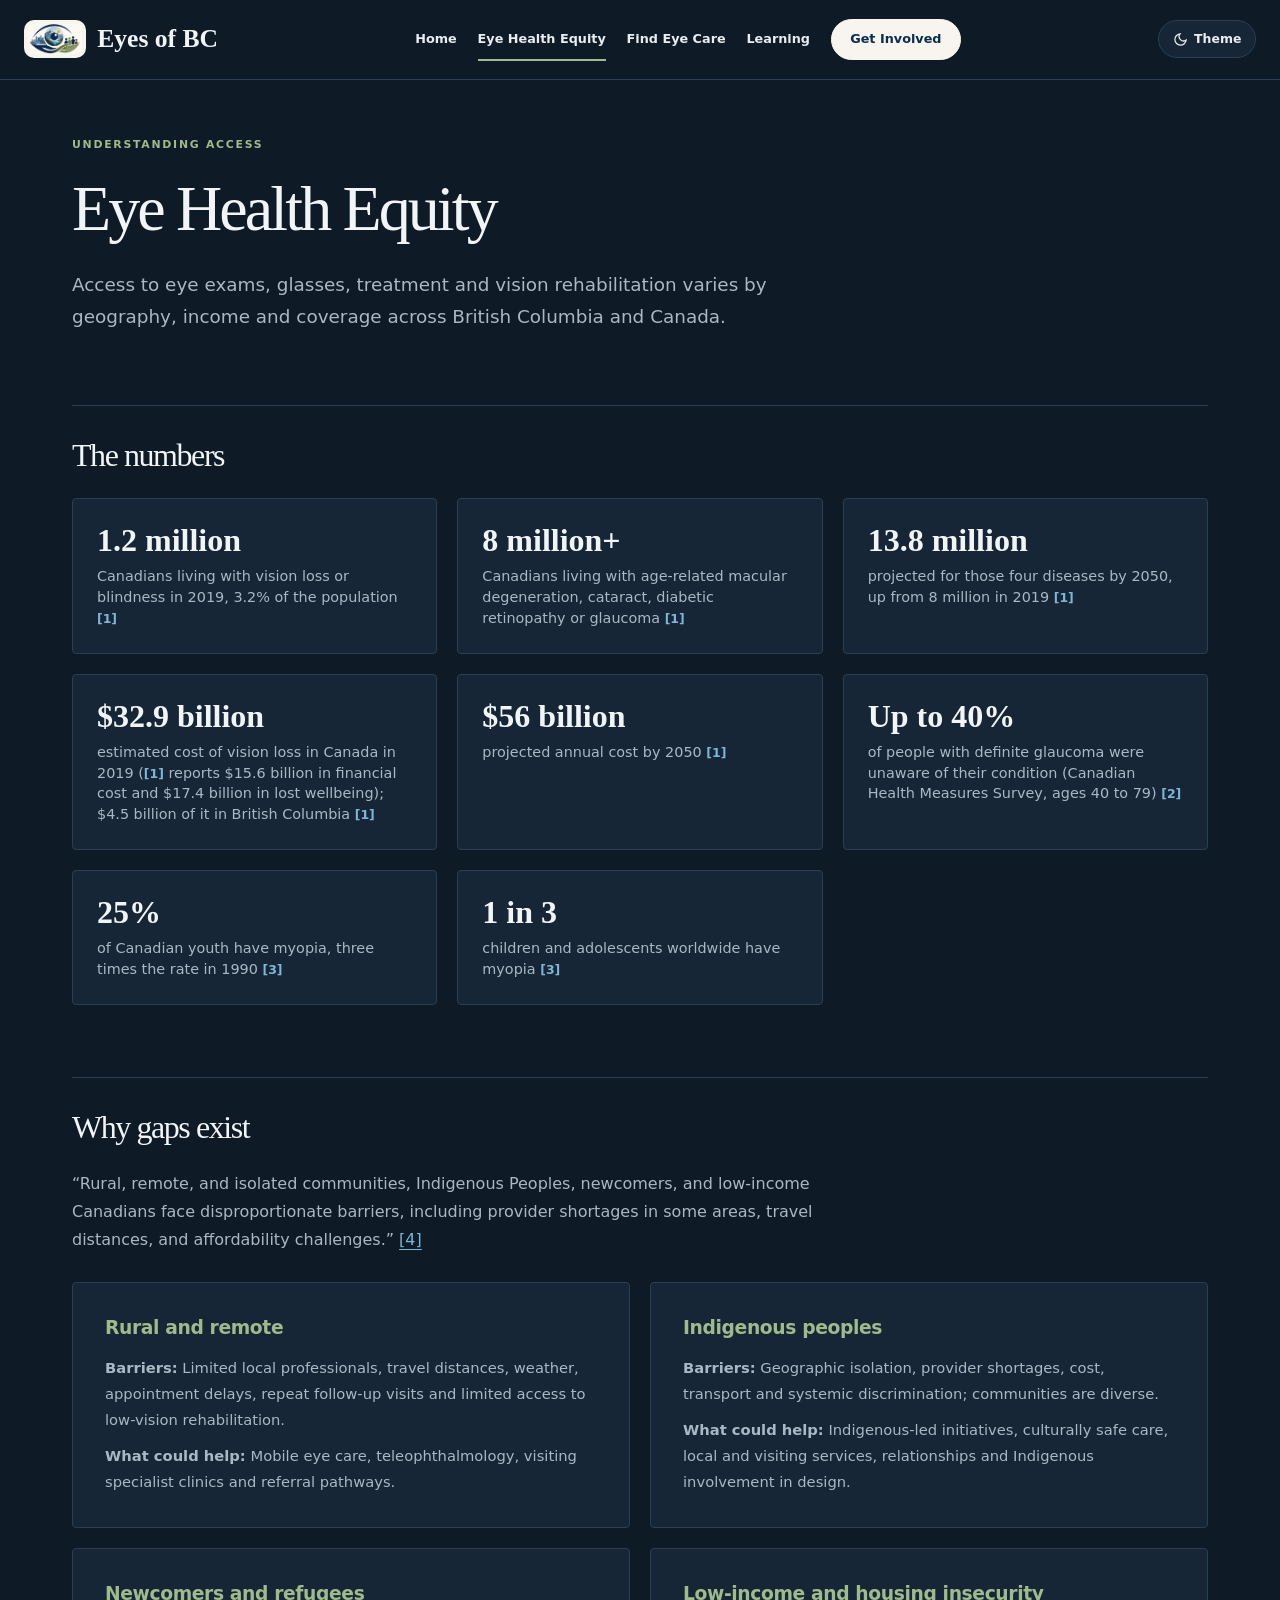
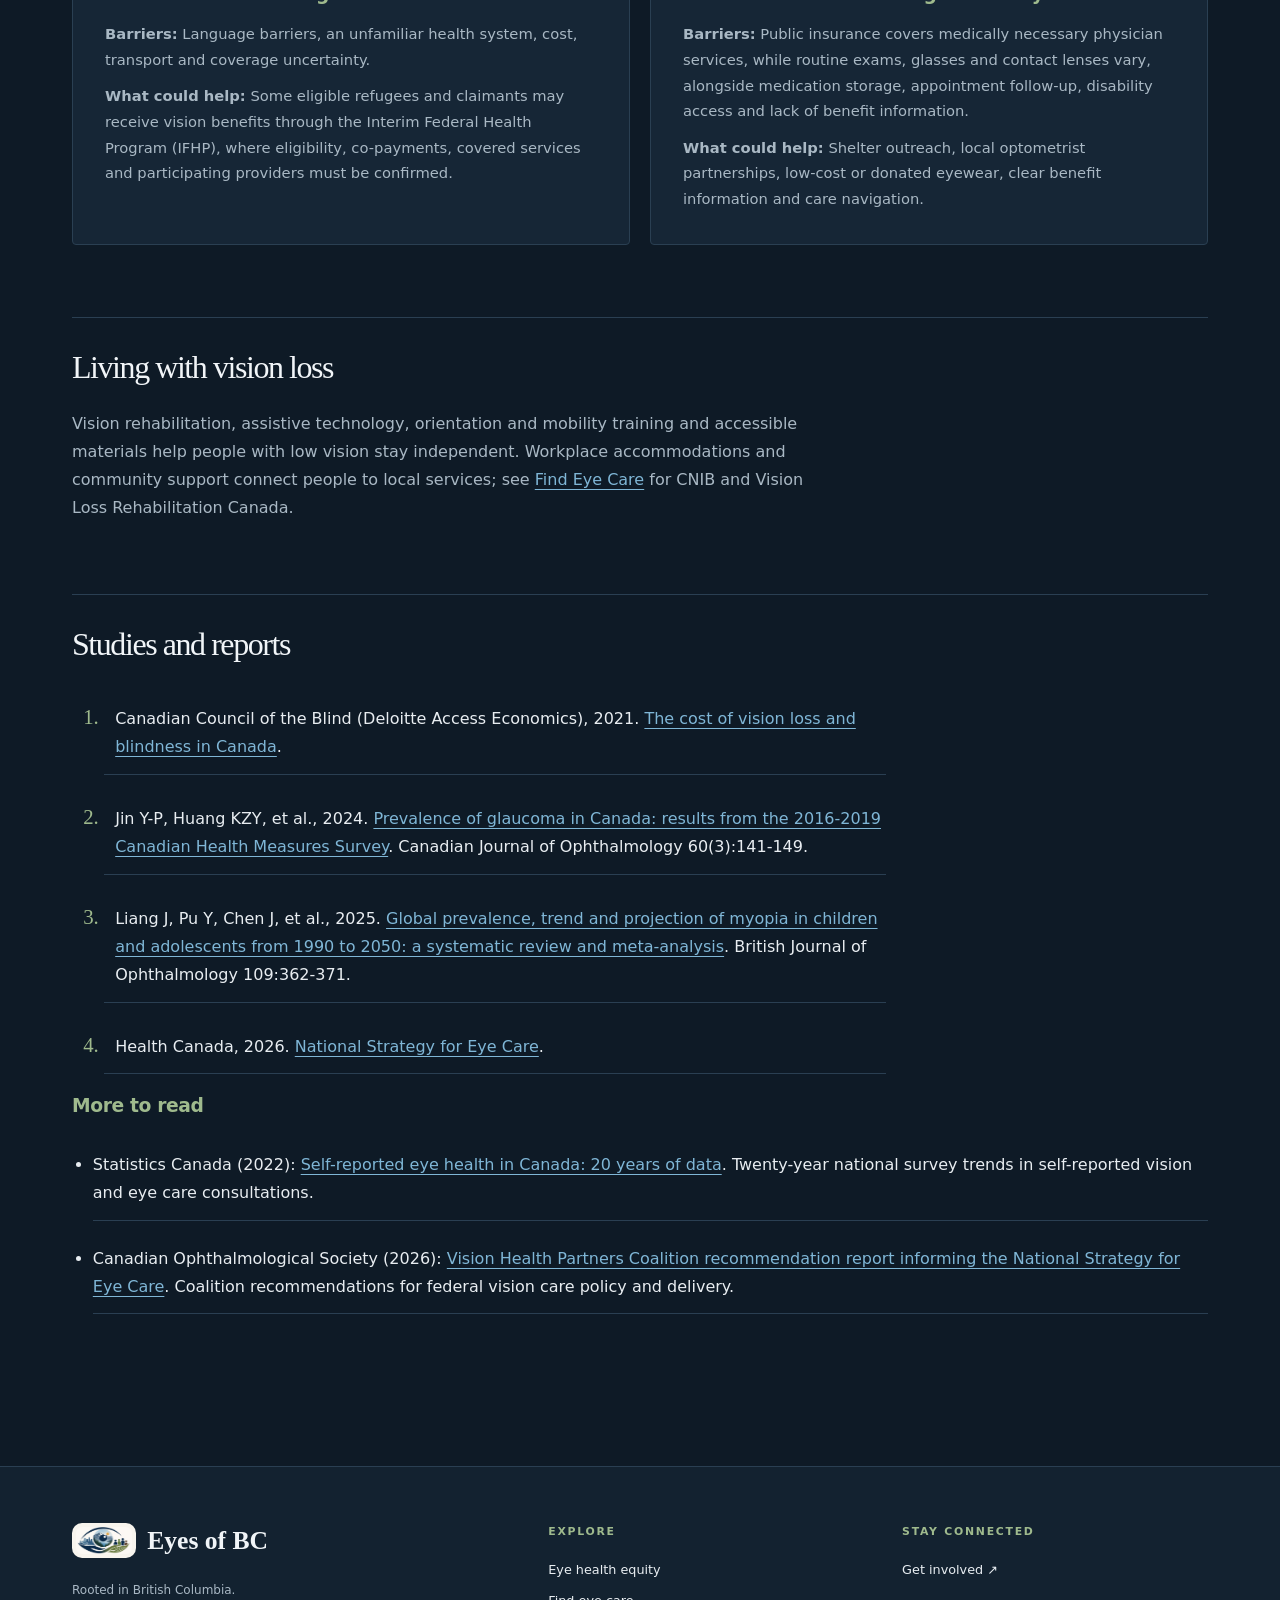
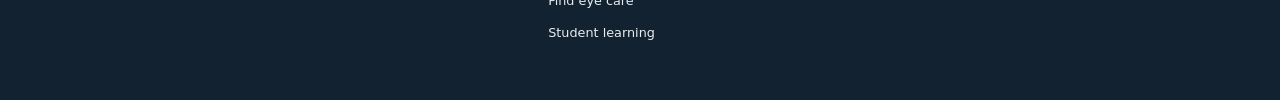
==== commit 5dff828b: "Full-screen map with hover highlight, 3 Instagram posts, IFHP provider search, dark default theme, n" ====
--- a/eye-health-equity.html
+++ b/eye-health-equity.html
@@ -1,3 +1,3 @@
 <!doctype html>
-<html lang="en"><head><meta charset="utf-8"><script>document.documentElement.classList.add('js');(()=>{try{const s=localStorage.getItem('theme');const d=s?s==='dark':matchMedia('(prefers-color-scheme: dark)').matches;document.documentElement.setAttribute('data-theme',d?'dark':'light')}catch{}})()</script><meta name="viewport" content="width=device-width, initial-scale=1"><meta name="description" content="Eyes of BC is a medical student-led community initiative supporting eye-health awareness and access to vision care across British Columbia."><meta name="theme-color" content="#0B2D4E"><title>Eye Health Equity | Eyes of BC</title><link rel="icon" type="image/svg+xml" href="assets/logo-emblem.svg"><link rel="stylesheet" href="css/style.css?v=20261115h"><script src="js/main.js?v=20261115h" defer></script></head>
-<body><a class="skip" href="#main">Skip to content</a><header><a class="brand" href="index.html" aria-label="Eyes of BC home"><img class="brand-logo" src="assets/logo-emblem.svg" alt="Eyes of BC">Eyes of BC</a><button class="menu-toggle" type="button" aria-expanded="false" aria-controls="main-nav" hidden>Menu <span aria-hidden="true">+</span></button><nav id="main-nav" aria-label="Main navigation"><a href="index.html">Home</a><a href="eye-health-equity.html" aria-current="page">Eye Health Equity</a><a href="find-eye-care.html">Find Eye Care</a><a href="learning.html">Learning</a><a href="get-involved.html">Get Involved</a></nav><button class="theme-toggle" type="button" aria-pressed="false"><svg class="icon-sun" viewBox="0 0 24 24" fill="none" stroke="currentColor" stroke-width="2" aria-hidden="true"><circle cx="12" cy="12" r="4"/><path d="M12 2v2m0 16v2M4.93 4.93l1.41 1.41m11.32 11.32 1.41 1.41M2 12h2m16 0h2M4.93 19.07l1.41-1.41m11.32-11.32 1.41-1.41"/></svg><svg class="icon-moon" viewBox="0 0 24 24" fill="none" stroke="currentColor" stroke-width="2" aria-hidden="true"><path d="M21 12.79A9 9 0 1 1 11.21 3 7 7 0 0 0 21 12.79Z"/></svg>Theme</button></header><main id="main"><p class="eyebrow">Understanding access</p><h1>Eye Health Equity</h1><p>Access to eye exams, glasses, treatment and vision rehabilitation varies by geography, income and coverage across British Columbia and Canada.</p><section><h2>The numbers</h2><div class="stat-grid"><article><strong>1.2 million</strong><p>Canadians living with vision loss or blindness in 2019, 3.2% of the population <a href="#sources">[1]</a></p></article><article><strong>8 million+</strong><p>Canadians living with age-related macular degeneration, cataract, diabetic retinopathy or glaucoma <a href="#sources">[1]</a></p></article><article><strong>13.8 million</strong><p>projected for those four diseases by 2050, up from 8 million in 2019 <a href="#sources">[1]</a></p></article><article><strong>$32.9 billion</strong><p>estimated cost of vision loss in Canada in 2019 (<a href="#sources">[1]</a> reports $15.6 billion in financial cost and $17.4 billion in lost wellbeing); $4.5 billion of it in British Columbia <a href="#sources">[1]</a></p></article><article><strong>$56 billion</strong><p>projected annual cost by 2050 <a href="#sources">[1]</a></p></article><article><strong>Up to 40%</strong><p>of people with definite glaucoma were unaware of their condition (Canadian Health Measures Survey, ages 40 to 79) <a href="#sources">[2]</a></p></article><article><strong>25%</strong><p>of Canadian youth have myopia, three times the rate in 1990 <a href="#sources">[3]</a></p></article><article><strong>1 in 3</strong><p>children and adolescents worldwide have myopia <a href="#sources">[3]</a></p></article></div></section><section><h2>Why gaps exist</h2><p>&ldquo;Rural, remote, and isolated communities, Indigenous Peoples, newcomers, and low-income Canadians face disproportionate barriers, including provider shortages in some areas, travel distances, and affordability challenges.&rdquo; <a href="#sources">[4]</a></p><div class="cards"><article class="card"><h3>Rural and remote</h3><p><strong>Barriers:</strong> Limited local professionals, travel distances, weather, appointment delays, repeat follow-up visits and limited access to low-vision rehabilitation.</p><p><strong>What could help:</strong> Mobile eye care, teleophthalmology, visiting specialist clinics and referral pathways.</p></article><article class="card"><h3>Indigenous peoples</h3><p><strong>Barriers:</strong> Geographic isolation, provider shortages, cost, transport and systemic discrimination; communities are diverse.</p><p><strong>What could help:</strong> Indigenous-led initiatives, culturally safe care, local and visiting services, relationships and Indigenous involvement in design.</p></article><article class="card"><h3>Newcomers and refugees</h3><p><strong>Barriers:</strong> Language barriers, an unfamiliar health system, cost, transport and coverage uncertainty.</p><p><strong>What could help:</strong> Some eligible refugees and claimants may receive vision benefits through the Interim Federal Health Program (IFHP), where eligibility, co-payments, covered services and participating providers must be confirmed.</p></article><article class="card"><h3>Low-income and housing insecurity</h3><p><strong>Barriers:</strong> Public insurance covers medically necessary physician services, while routine exams, glasses and contact lenses vary, alongside medication storage, appointment follow-up, disability access and lack of benefit information.</p><p><strong>What could help:</strong> Shelter outreach, local optometrist partnerships, low-cost or donated eyewear, clear benefit information and care navigation.</p></article></div></section><section><h2>Living with vision loss</h2><p>Vision rehabilitation, assistive technology, orientation and mobility training and accessible materials help people with low vision stay independent. Workplace accommodations and community support connect people to local services; see <a href="find-eye-care.html">Find Eye Care</a> for CNIB and Vision Loss Rehabilitation Canada.</p></section><section id="sources"><h2>Studies and reports</h2><ol><li id="ref-1">Canadian Council of the Blind (Deloitte Access Economics), 2021. <a href="https://www.fightingblindness.ca/wp-content/uploads/2021/12/Deloitte-Cost-of-vision-loss-and-blindness-in-Canada-report-May-2021.pdf" target="_blank" rel="noopener">The cost of vision loss and blindness in Canada</a>.</li><li id="ref-2">Jin Y-P, Huang KZY, et al., 2024. <a href="https://doi.org/10.1016/j.jcjo.2024.08.016" target="_blank" rel="noopener">Prevalence of glaucoma in Canada: results from the 2016-2019 Canadian Health Measures Survey</a>. Canadian Journal of Ophthalmology 60(3):141-149.</li><li id="ref-3">Liang J, Pu Y, Chen J, et al., 2025. <a href="https://doi.org/10.1136/bjo-2024-325427" target="_blank" rel="noopener">Global prevalence, trend and projection of myopia in children and adolescents from 1990 to 2050: a systematic review and meta-analysis</a>. British Journal of Ophthalmology 109:362-371.</li><li id="ref-4">Health Canada, 2026. <a href="https://www.canada.ca/en/health-canada/services/publications/health-system-services/national-strategy-eye-care.html" target="_blank" rel="noopener">National Strategy for Eye Care</a>.</li></ol><h3>More to read</h3><ul><li>Statistics Canada (2022): <a href="https://doi.org/10.25318/82-003-x202200400002-eng" target="_blank" rel="noopener">Self-reported eye health in Canada: 20 years of data</a>. Twenty-year national survey trends in self-reported vision and eye care consultations.</li><li>Canadian Ophthalmological Society (2026): <a href="https://www.cos-sco.ca/wp-content/uploads/2026/02/VHPC-Recommendation-Report_-Informing-a-National-Strategy-for-Eye-Care-01.15.2026_ENG-1.pdf" target="_blank" rel="noopener">Vision Health Partners Coalition recommendation report informing the National Strategy for Eye Care</a>. Coalition recommendations for federal vision care policy and delivery.</li></ul></section></main><footer><div class="footer-intro"><a class="brand" href="index.html"><img src="assets/logo-emblem.svg" width="64" height="37" alt="">Eyes of BC</a><p class="footer-location">Rooted in British Columbia.</p></div><div class="footer-links"><p class="eyebrow">Explore</p><a href="eye-health-equity.html">Eye health equity</a><a href="find-eye-care.html">Find eye care</a><a href="learning.html">Student learning</a></div><div class="footer-links"><p class="eyebrow">Stay connected</p><a href="get-involved.html">Get involved <span aria-hidden="true">↗</span></a></div></footer></body></html>+<html lang="en"><head><meta charset="utf-8"><script>document.documentElement.classList.add('js');(()=>{try{const s=localStorage.getItem('theme');const d=s?s==='dark':true;document.documentElement.setAttribute('data-theme',d?'dark':'light')}catch{document.documentElement.setAttribute('data-theme','dark')}})()</script><meta name="viewport" content="width=device-width, initial-scale=1"><meta name="description" content="Eyes of BC is a medical student-led community initiative supporting eye-health awareness and access to vision care across British Columbia."><meta name="theme-color" content="#0B2D4E"><title>Eye Health Equity | Eyes of BC</title><link rel="icon" type="image/png" href="assets/favicon.png"><link rel="stylesheet" href="css/style.css?v=20261116a"><script src="js/main.js?v=20261116a" defer></script></head>
+<body><a class="skip" href="#main">Skip to content</a><header><a class="brand" href="index.html" aria-label="Eyes of BC home"><img class="brand-logo" src="assets/logo-emblem.png" alt="Eyes of BC">Eyes of BC</a><button class="menu-toggle" type="button" aria-expanded="false" aria-controls="main-nav" hidden>Menu <span aria-hidden="true">+</span></button><nav id="main-nav" aria-label="Main navigation"><a href="index.html">Home</a><a href="eye-health-equity.html" aria-current="page">Eye Health Equity</a><a href="find-eye-care.html">Find Eye Care</a><a href="learning.html">Learning</a><a href="get-involved.html">Get Involved</a></nav><button class="theme-toggle" type="button" aria-pressed="false"><svg class="icon-sun" viewBox="0 0 24 24" fill="none" stroke="currentColor" stroke-width="2" aria-hidden="true"><circle cx="12" cy="12" r="4"/><path d="M12 2v2m0 16v2M4.93 4.93l1.41 1.41m11.32 11.32 1.41 1.41M2 12h2m16 0h2M4.93 19.07l1.41-1.41m11.32-11.32 1.41-1.41"/></svg><svg class="icon-moon" viewBox="0 0 24 24" fill="none" stroke="currentColor" stroke-width="2" aria-hidden="true"><path d="M21 12.79A9 9 0 1 1 11.21 3 7 7 0 0 0 21 12.79Z"/></svg>Theme</button></header><main id="main"><p class="eyebrow">Understanding access</p><h1>Eye Health Equity</h1><p>Access to eye exams, glasses, treatment and vision rehabilitation varies by geography, income and coverage across British Columbia and Canada.</p><section><h2>The numbers</h2><div class="stat-grid"><article><strong>1.2 million</strong><p>Canadians living with vision loss or blindness in 2019, 3.2% of the population <a href="#sources">[1]</a></p></article><article><strong>8 million+</strong><p>Canadians living with age-related macular degeneration, cataract, diabetic retinopathy or glaucoma <a href="#sources">[1]</a></p></article><article><strong>13.8 million</strong><p>projected for those four diseases by 2050, up from 8 million in 2019 <a href="#sources">[1]</a></p></article><article><strong>$32.9 billion</strong><p>estimated cost of vision loss in Canada in 2019 (<a href="#sources">[1]</a> reports $15.6 billion in financial cost and $17.4 billion in lost wellbeing); $4.5 billion of it in British Columbia <a href="#sources">[1]</a></p></article><article><strong>$56 billion</strong><p>projected annual cost by 2050 <a href="#sources">[1]</a></p></article><article><strong>Up to 40%</strong><p>of people with definite glaucoma were unaware of their condition (Canadian Health Measures Survey, ages 40 to 79) <a href="#sources">[2]</a></p></article><article><strong>25%</strong><p>of Canadian youth have myopia, three times the rate in 1990 <a href="#sources">[3]</a></p></article><article><strong>1 in 3</strong><p>children and adolescents worldwide have myopia <a href="#sources">[3]</a></p></article></div></section><section><h2>Why gaps exist</h2><p>&ldquo;Rural, remote, and isolated communities, Indigenous Peoples, newcomers, and low-income Canadians face disproportionate barriers, including provider shortages in some areas, travel distances, and affordability challenges.&rdquo; <a href="#sources">[4]</a></p><div class="cards"><article class="card"><h3>Rural and remote</h3><p><strong>Barriers:</strong> Limited local professionals, travel distances, weather, appointment delays, repeat follow-up visits and limited access to low-vision rehabilitation.</p><p><strong>What could help:</strong> Mobile eye care, teleophthalmology, visiting specialist clinics and referral pathways.</p></article><article class="card"><h3>Indigenous peoples</h3><p><strong>Barriers:</strong> Geographic isolation, provider shortages, cost, transport and systemic discrimination; communities are diverse.</p><p><strong>What could help:</strong> Indigenous-led initiatives, culturally safe care, local and visiting services, relationships and Indigenous involvement in design.</p></article><article class="card"><h3>Newcomers and refugees</h3><p><strong>Barriers:</strong> Language barriers, an unfamiliar health system, cost, transport and coverage uncertainty.</p><p><strong>What could help:</strong> Some eligible refugees and claimants may receive vision benefits through the Interim Federal Health Program (IFHP), where eligibility, co-payments, covered services and participating providers must be confirmed.</p></article><article class="card"><h3>Low-income and housing insecurity</h3><p><strong>Barriers:</strong> Public insurance covers medically necessary physician services, while routine exams, glasses and contact lenses vary, alongside medication storage, appointment follow-up, disability access and lack of benefit information.</p><p><strong>What could help:</strong> Shelter outreach, local optometrist partnerships, low-cost or donated eyewear, clear benefit information and care navigation.</p></article></div></section><section><h2>Living with vision loss</h2><p>Vision rehabilitation, assistive technology, orientation and mobility training and accessible materials help people with low vision stay independent. Workplace accommodations and community support connect people to local services; see <a href="find-eye-care.html">Find Eye Care</a> for CNIB and Vision Loss Rehabilitation Canada.</p></section><section id="sources"><h2>Studies and reports</h2><ol><li id="ref-1">Canadian Council of the Blind (Deloitte Access Economics), 2021. <a href="https://www.fightingblindness.ca/wp-content/uploads/2021/12/Deloitte-Cost-of-vision-loss-and-blindness-in-Canada-report-May-2021.pdf" target="_blank" rel="noopener">The cost of vision loss and blindness in Canada</a>.</li><li id="ref-2">Jin Y-P, Huang KZY, et al., 2024. <a href="https://doi.org/10.1016/j.jcjo.2024.08.016" target="_blank" rel="noopener">Prevalence of glaucoma in Canada: results from the 2016-2019 Canadian Health Measures Survey</a>. Canadian Journal of Ophthalmology 60(3):141-149.</li><li id="ref-3">Liang J, Pu Y, Chen J, et al., 2025. <a href="https://doi.org/10.1136/bjo-2024-325427" target="_blank" rel="noopener">Global prevalence, trend and projection of myopia in children and adolescents from 1990 to 2050: a systematic review and meta-analysis</a>. British Journal of Ophthalmology 109:362-371.</li><li id="ref-4">Health Canada, 2026. <a href="https://www.canada.ca/en/health-canada/services/publications/health-system-services/national-strategy-eye-care.html" target="_blank" rel="noopener">National Strategy for Eye Care</a>.</li></ol><h3>More to read</h3><ul><li>Statistics Canada (2022): <a href="https://doi.org/10.25318/82-003-x202200400002-eng" target="_blank" rel="noopener">Self-reported eye health in Canada: 20 years of data</a>. Twenty-year national survey trends in self-reported vision and eye care consultations.</li><li>Canadian Ophthalmological Society (2026): <a href="https://www.cos-sco.ca/wp-content/uploads/2026/02/VHPC-Recommendation-Report_-Informing-a-National-Strategy-for-Eye-Care-01.15.2026_ENG-1.pdf" target="_blank" rel="noopener">Vision Health Partners Coalition recommendation report informing the National Strategy for Eye Care</a>. Coalition recommendations for federal vision care policy and delivery.</li></ul></section></main><footer><div class="footer-intro"><a class="brand" href="index.html"><img src="assets/logo-emblem.png" width="64" height="35" alt="">Eyes of BC</a><p class="footer-location">Rooted in British Columbia.</p></div><div class="footer-links"><p class="eyebrow">Explore</p><a href="eye-health-equity.html">Eye health equity</a><a href="find-eye-care.html">Find eye care</a><a href="learning.html">Student learning</a></div><div class="footer-links"><p class="eyebrow">Stay connected</p><a href="get-involved.html">Get involved <span aria-hidden="true">↗</span></a></div></footer></body></html>
--- a/css/style.css
+++ b/css/style.css
@@ -224,7 +224,7 @@
 .values-section .cards:last-of-type p { font-size: .78rem; }
 #our-work { padding-top: 3.5rem; border-top: 1px solid var(--line); }
 #our-work > p:not(.eyebrow) { max-width: 75ch; margin-bottom: 1.5rem; }
-.instagram-grid { display: grid; grid-template-columns: repeat(3, minmax(0, 1fr)); gap: 1.25rem; align-items: start; margin: 1.5rem 0; }
+.instagram-grid { display: grid; grid-template-columns: repeat(auto-fit, minmax(min(100%, 360px), 1fr)); gap: 1.25rem; align-items: start; margin: 1.5rem 0; }
 .instagram-grid:empty { display: none; }
 .team-section { padding-top: 3rem; border-top: 1px solid var(--line); }
 .team-section .cards { grid-template-columns: repeat(4, minmax(0, 1fr)); gap: 0 2rem; }
@@ -300,7 +300,6 @@
   .art-window { min-height: 400px; }
   .values-section .cards:last-of-type { grid-template-columns: repeat(3, minmax(0, 1fr)); row-gap: 2rem; }
   .team-section .cards { grid-template-columns: repeat(3, minmax(0, 1fr)); }
-  .instagram-grid { grid-template-columns: repeat(2, minmax(0, 1fr)); }
 }
 @media (max-width: 760px) {
   main { padding: 2rem 1.25rem 3rem; }
@@ -329,7 +328,6 @@
   .values-section { padding: 2rem 1.5rem; }
   .values-section .cards:first-of-type { grid-template-columns: 1fr; gap: .5rem; }
   .values-section .cards:last-of-type { grid-template-columns: repeat(2, minmax(0, 1fr)); }
-  .instagram-grid { grid-template-columns: 1fr; }
   .team-section .cards { grid-template-columns: repeat(2, minmax(0, 1fr)); gap: 0 1.5rem; }
   .team-section .card:nth-child(-n+2) { grid-column: auto; }
   .join-section { align-items: flex-start; flex-direction: column; padding: 2rem 1.5rem; }
@@ -357,7 +355,7 @@
 .section-heading h2 { margin-bottom:0; }
 .section-heading .text-link { flex-shrink:0; }
 .updates-layout { display:grid; grid-template-columns:1.1fr 1fr; gap:1.5rem; }
-.social-panel,.press-panel { min-width:0; padding:.75rem; border:1px solid var(--line); border-radius:10px; background:var(--surface); }
+.social-panel,.press-panel { min-width:0; padding:.4rem; border:1px solid var(--line); border-radius:10px; background:var(--surface); }
 .social-panel { background:var(--ig-surface); color:var(--ig-fg); }
 .panel-topline { display:flex; align-items:center; gap:.5rem; padding:.9rem 1.15rem; border-bottom:1px solid var(--line); font-size:.72rem; color:var(--text); min-width:0; }
 .panel-topline a,.panel-topline > span:last-child:not(:first-child) { margin-left:auto; font-size:.68rem; overflow-wrap:anywhere; }
@@ -492,24 +490,29 @@
 .home .instagram-profile { padding:1.5rem; }
 .home .press-panel .press-art { min-height:180px; padding:1.35rem 1.6rem; }
 .home .press-copy { padding:1.25rem 1rem .75rem; }
-.home .community-band { grid-template-columns:1.25fr 1fr; gap:2.5rem; align-items:start; padding-block:1.5rem; border-block:1px solid var(--line); }
-.community-map { display:grid; grid-template-columns:1fr 300px; align-items:center; gap:1.5rem; }
-.communities-card { background:var(--surface-alt); border:1px solid var(--line-card); border-radius:14px; padding:1.25rem 1.35rem; }
+.home .community-map-band { margin-inline:calc(50% - 50vw); margin-block:2.4rem; }
+.community-map { position:relative; width:100%; }
+.communities-card { position:absolute; top:1.25rem; left:max(1.25rem,calc((100vw - 1240px) / 2 + 2rem)); z-index:450; width:min(360px,calc(100vw - 2.5rem)); max-height:calc(100% - 2.5rem); overflow-y:auto; background:rgba(248,245,238,.94); backdrop-filter:blur(8px); border:1px solid var(--line-card); border-radius:14px; padding:1.25rem 1.35rem; box-shadow:0 12px 32px rgba(11,45,78,.16); }
+[data-theme="dark"] .communities-card { background:rgba(22,38,54,.94); box-shadow:0 12px 32px rgba(0,0,0,.42); }
 .communities-card h2 { display:flex; align-items:flex-start; gap:.45rem; font:600 1.05rem/1.25 system-ui,-apple-system,sans-serif; color:var(--heading); margin:0 0 .5rem; letter-spacing:-.01em; }
 .communities-card h3 { font-size:.76rem; font-weight:700; letter-spacing:.08em; text-transform:uppercase; color:var(--green); margin:.85rem 0 .45rem; padding-top:.75rem; border-top:1px solid var(--line-card); }
 .communities-card h2 + h3 { margin-top:0; padding-top:0; border-top:0; }
 .reached-list,.upcoming-list { list-style:disc; padding-left:1.15rem; margin:0; font-size:.82rem; line-height:1.45; color:var(--text); }
 .reached-list li,.upcoming-list li { margin:0 0 .35rem; padding:0; }
+.reached-list li { cursor:pointer; padding:.25rem .45rem; margin:0 0 .25rem -.45rem; border-radius:6px; border-left:3px solid transparent; transition:background-color .15s,border-color .15s; }
+.reached-list li:hover,.reached-list li:focus-visible,.reached-list li.is-active { background:rgba(159,186,141,.28); border-left-color:var(--navy); outline:none; }
+[data-theme="dark"] .reached-list li:hover,[data-theme="dark"] .reached-list li:focus-visible,[data-theme="dark"] .reached-list li.is-active { background:rgba(159,186,141,.22); border-left-color:var(--sage); color:var(--heading); }
 .reached-list li:last-child,.upcoming-list li:last-child { margin-bottom:0; }
 .pin-title-icon { width:20px; height:20px; color:var(--heading); flex-shrink:0; margin-top:.1rem; }
-.bc-map { display:block; width:100%; max-width:300px; height:auto; margin:0 auto; justify-self:center; overflow:visible; filter:drop-shadow(0 4px 10px var(--shadow-map)); }
-.bc-map .cd { stroke:var(--map-edge); stroke-width:1; stroke-linejoin:round; }
-.bc-map .s0 { fill:var(--map-a); }
-.bc-map .s1 { fill:var(--map-b); }
-.bc-map .s2 { fill:var(--map-c); }
-.bc-map .s3 { fill:var(--map-d); }
-.bc-map .pin { fill:var(--map-pin); stroke:var(--map-edge); stroke-width:1.6; }
-.about-copy { border-left:1px solid var(--line); padding-left:2.5rem; }
+.bc-map { display:block; width:100%; height:calc(100vh - var(--header-h,82px)); min-height:520px; margin:0; border-block:1px solid var(--line-map); border-inline:0; border-radius:0; background:var(--surface-map); z-index:0; }
+.bc-pin { background:#0B2D4E; border:2.5px solid #F8F5EE; border-radius:50%; box-shadow:0 2px 6px rgba(11,45,78,.45); transition:background-color .15s,border-color .15s; }
+.bc-pin.is-active { background:#9fba8d; border:3px solid #0B2D4E; box-shadow:0 0 0 5px rgba(159,186,141,.45),0 4px 12px rgba(11,45,78,.45); }
+.leaflet-tooltip.bc-map-tooltip { background:#0B2D4E; color:#F8F5EE; border:1px solid #9fba8d; border-radius:6px; padding:.35rem .6rem; font-size:.78rem; box-shadow:0 4px 14px rgba(11,45,78,.25); }
+.leaflet-tooltip-top.bc-map-tooltip::before { border-top-color:#0B2D4E; }
+[data-theme="dark"] .leaflet-tooltip.bc-map-tooltip { background:#162636; color:#f1f5f8; border-color:#9fba8d; }
+[data-theme="dark"] .leaflet-tooltip-top.bc-map-tooltip::before { border-top-color:#162636; }
+.home .community-band { grid-template-columns:1fr; gap:2rem; align-items:start; padding-block:1.5rem; border-block:1px solid var(--line); }
+.about-copy { border-left:0; padding-left:0; }
 .about-copy h2 { position:relative; display:inline-block; margin-bottom:1.1rem; }
 .about-copy h2::after { content:''; position:absolute; left:0; width:62%; bottom:-.25rem; height:4px; border-radius:4px; background:var(--sage); }
 .about-copy > p { font-size:.9rem; line-height:1.6; margin-bottom:1.15rem; color:var(--text); }
@@ -543,20 +546,23 @@
   .home .stat-grid article:nth-child(2) { border-right:0; }
   .home .stat-grid article:nth-child(n+3) { border-top:1px solid var(--line); padding-top:1rem; }
   .home .community-band { gap:1.5rem; }
-  .community-map { grid-template-columns:1fr; }
-  .bc-map { max-width:300px; }
-  .about-copy { padding-left:1.5rem; }
+  .communities-card { left:1.25rem; }
   .about-copy .values-section .cards:last-of-type { grid-template-columns:repeat(2,minmax(0,1fr)); }
 }
 @media (max-width:760px) {
   .home header { gap:.5rem; }
+  .home main { padding:0 .65rem 2.5rem; }
+  .social-panel { padding:.25rem; }
   .home header .brand { font-size:1.1rem; gap:.3rem; }
   .home .hero { grid-template-columns:minmax(0,1fr); gap:1.5rem; padding:1.5rem 1.25rem 3rem; }
   .hero-landscape { height:300px; }
   .home .stat-grid,.home .community-band,.home .journey-footer { grid-template-columns:minmax(0,1fr); }
   .home .stat-grid article { border-right:0; border-top:0; border-bottom:1px solid var(--line); padding:.75rem 0; }
   .home .stat-grid article:last-child { border-bottom:0; }
-  .community-map { grid-template-columns:1fr; }
+  .community-map { display:flex; flex-direction:column; }
+  .bc-map { height:calc(100svh - var(--header-h,68px)); min-height:400px; }
+  .communities-card { position:static; width:auto; max-height:none; margin:1rem .65rem 0; background:var(--surface-alt); box-shadow:none; backdrop-filter:none; }
+  [data-theme="dark"] .communities-card { background:var(--surface-alt); box-shadow:none; }
   .about-copy { border:0; padding:0; }
   .about-copy .values-section .cards:last-of-type { grid-template-columns:repeat(2,minmax(0,1fr)); }
   .home .actions { display:grid; grid-template-columns:1fr; }
@@ -568,7 +574,6 @@
 @media (max-width:380px) {
   .home header .brand-logo { width:36px; }
   .home header .brand { font-size:.95rem; }
-  .community-map { grid-template-columns:1fr; }
   .about-copy .values-section .cards:last-of-type { grid-template-columns:1fr; }
   .home .hero h1 { font-size:2.4rem; }
   .home .panel-topline a { margin-left:0; }
